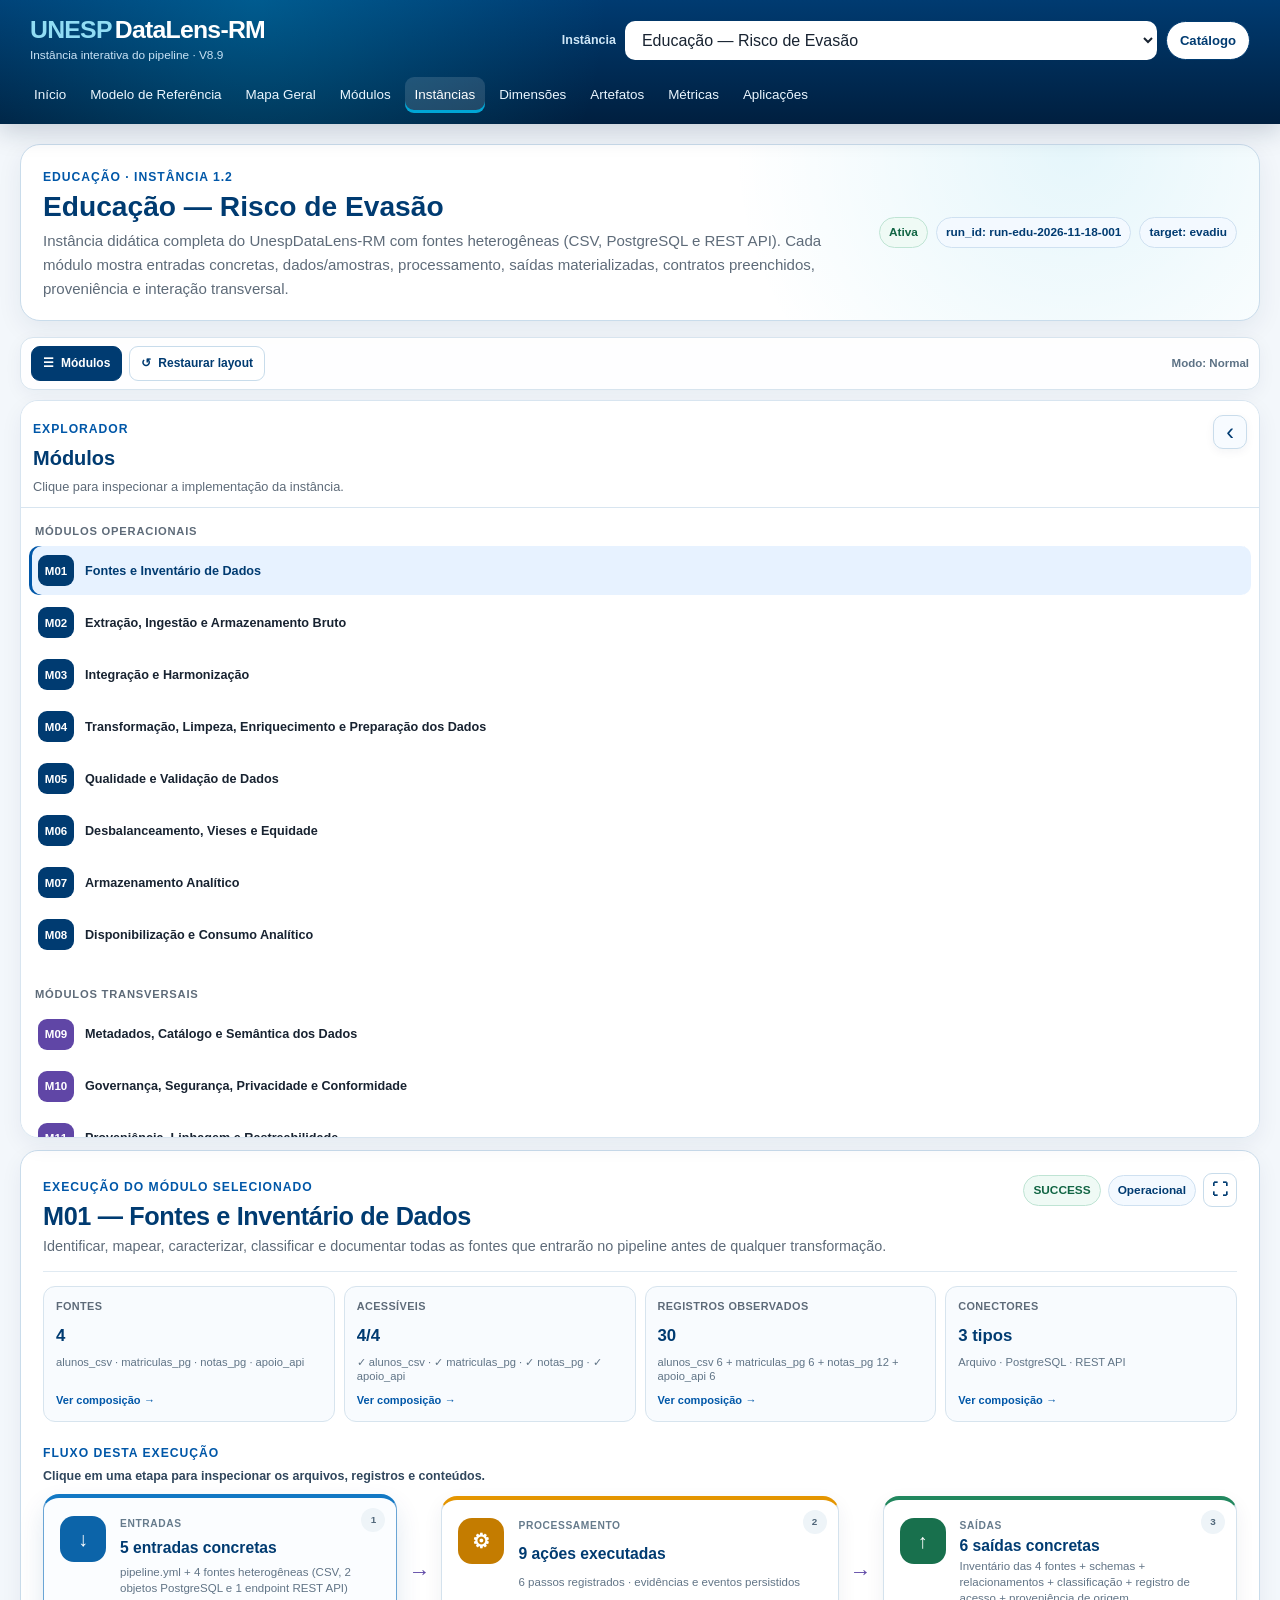
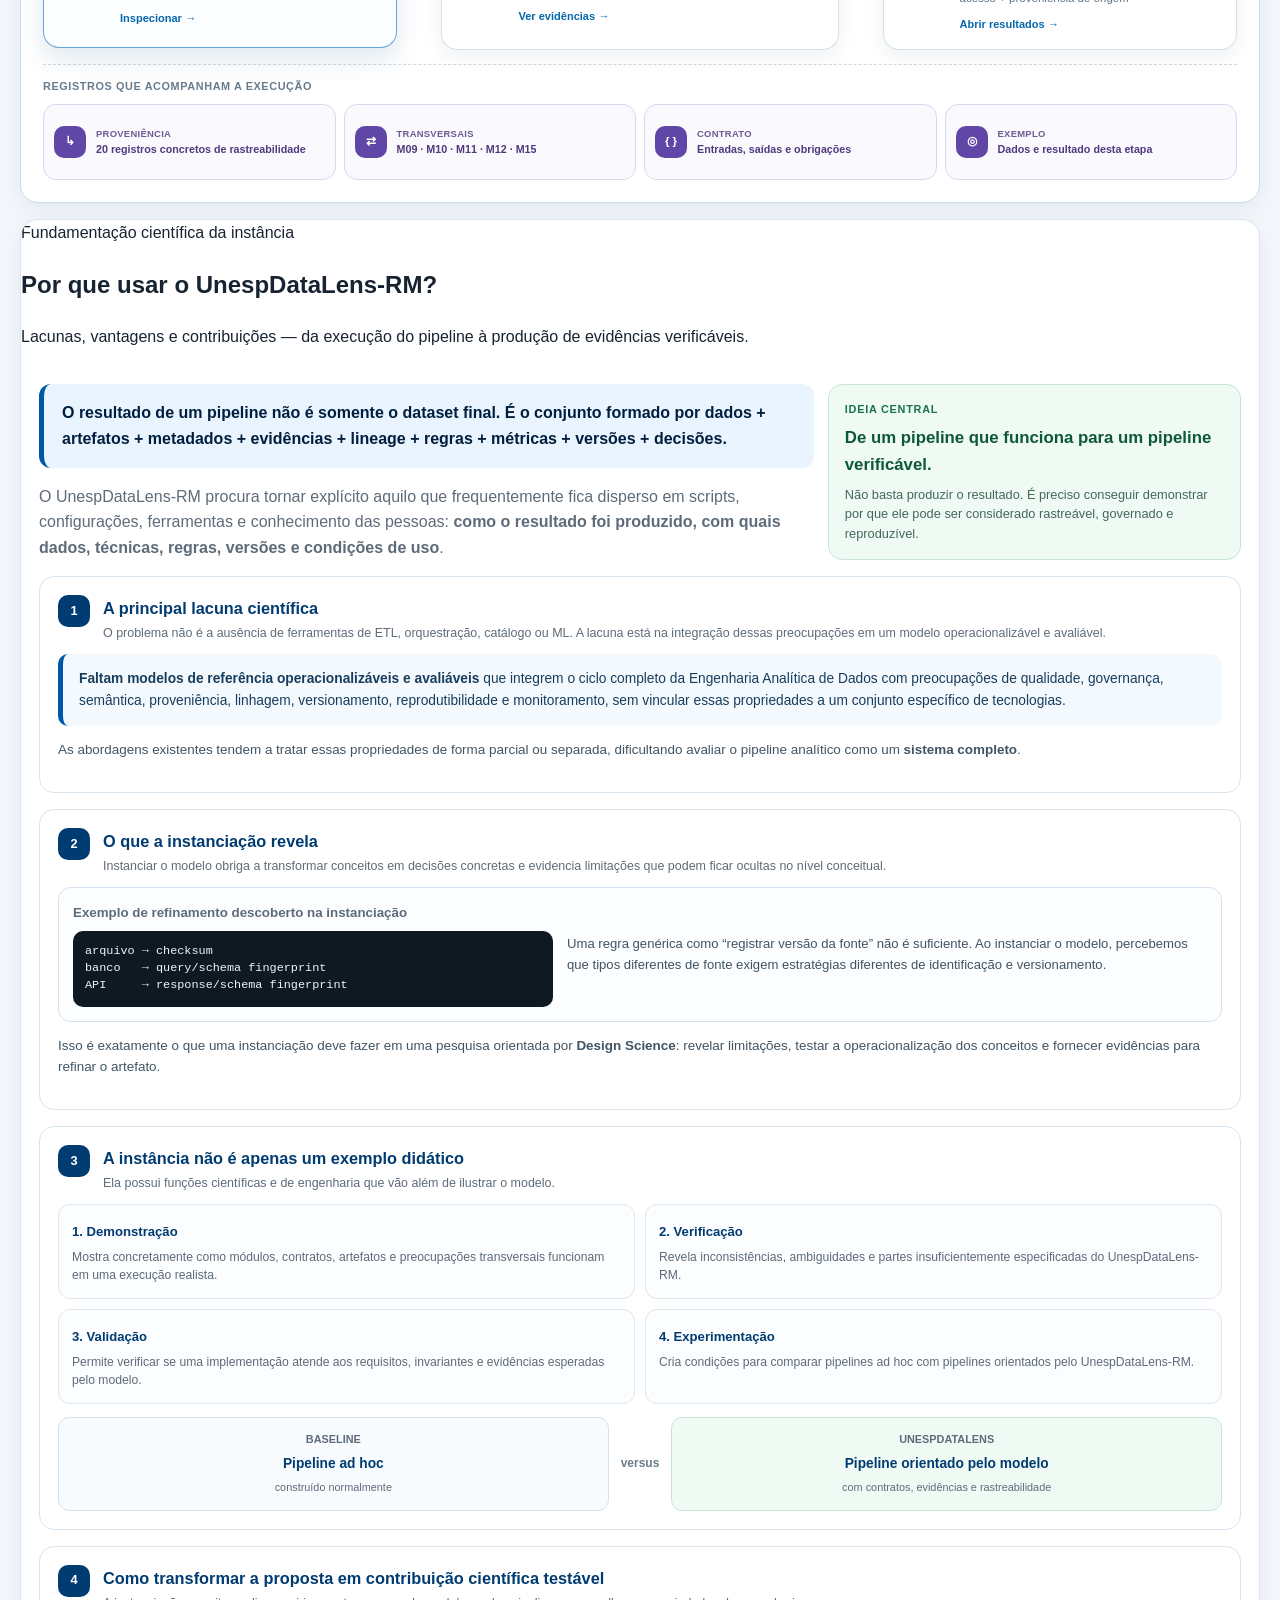
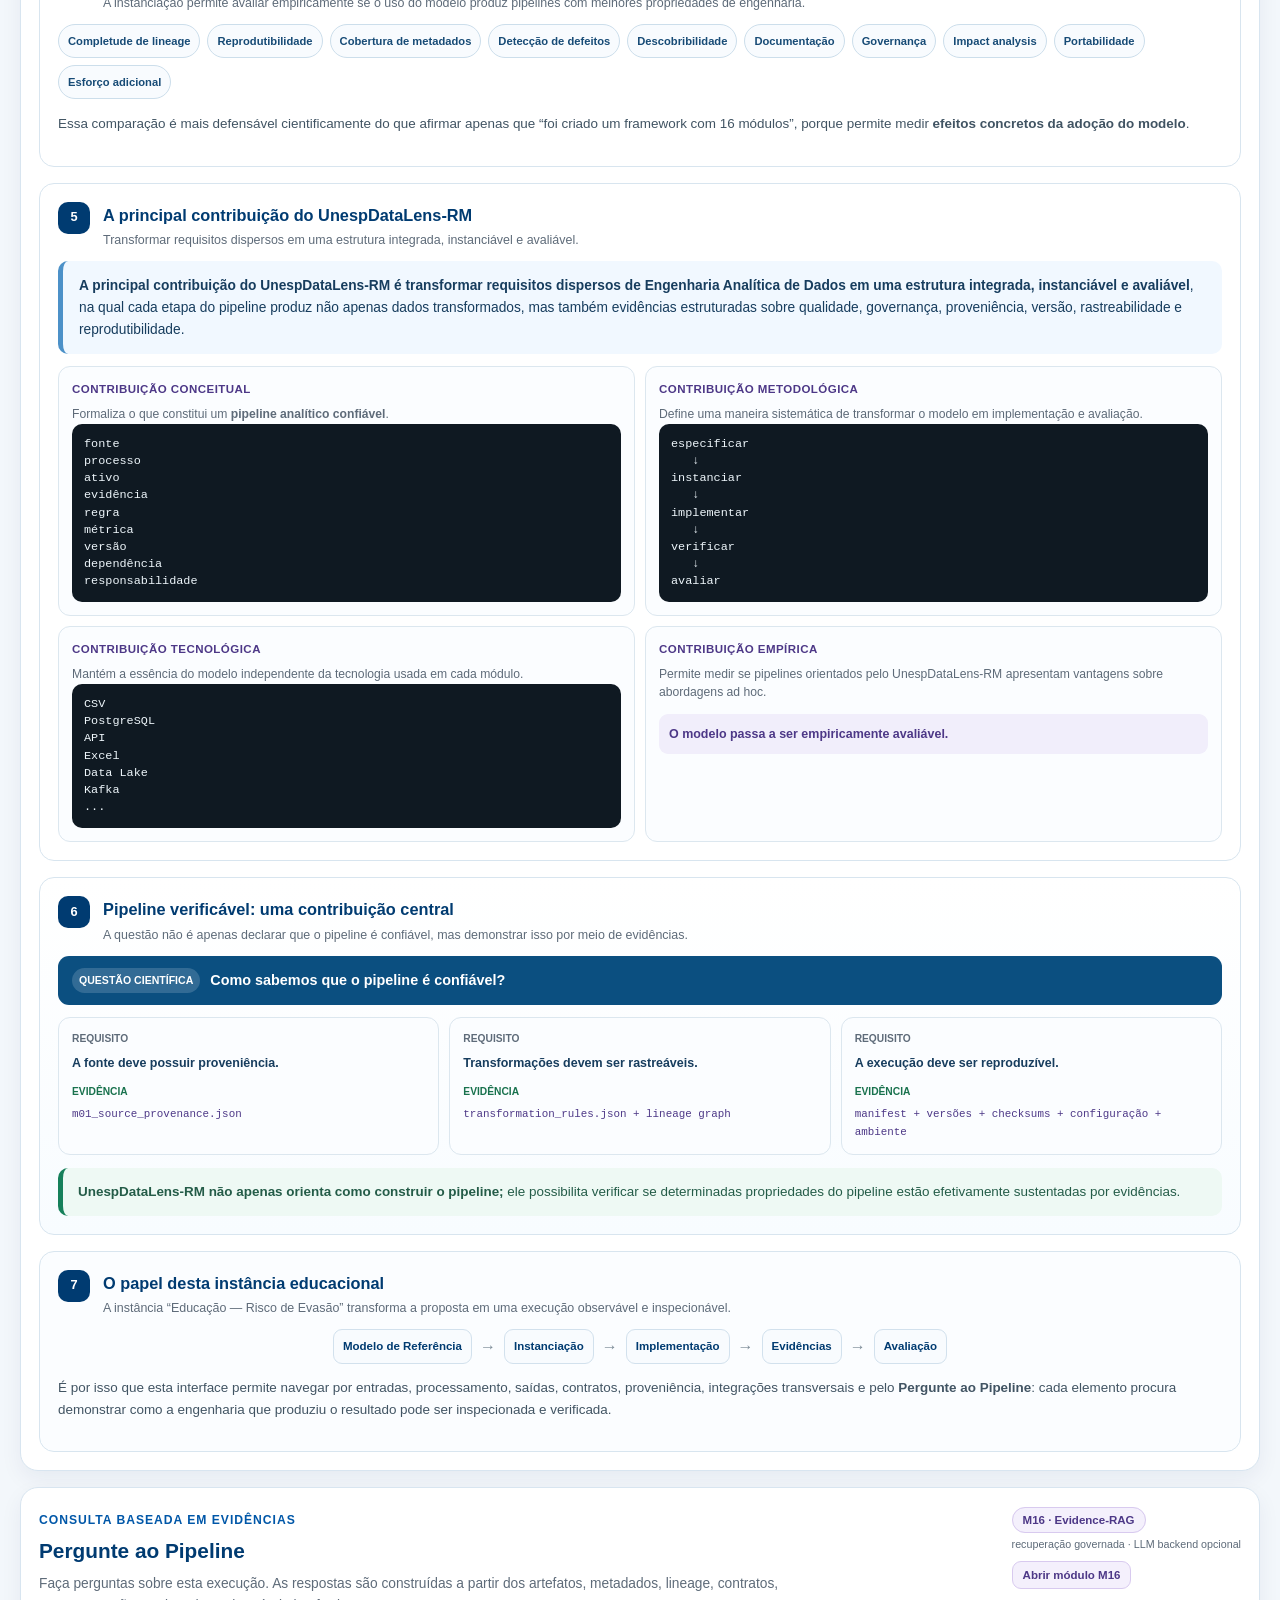
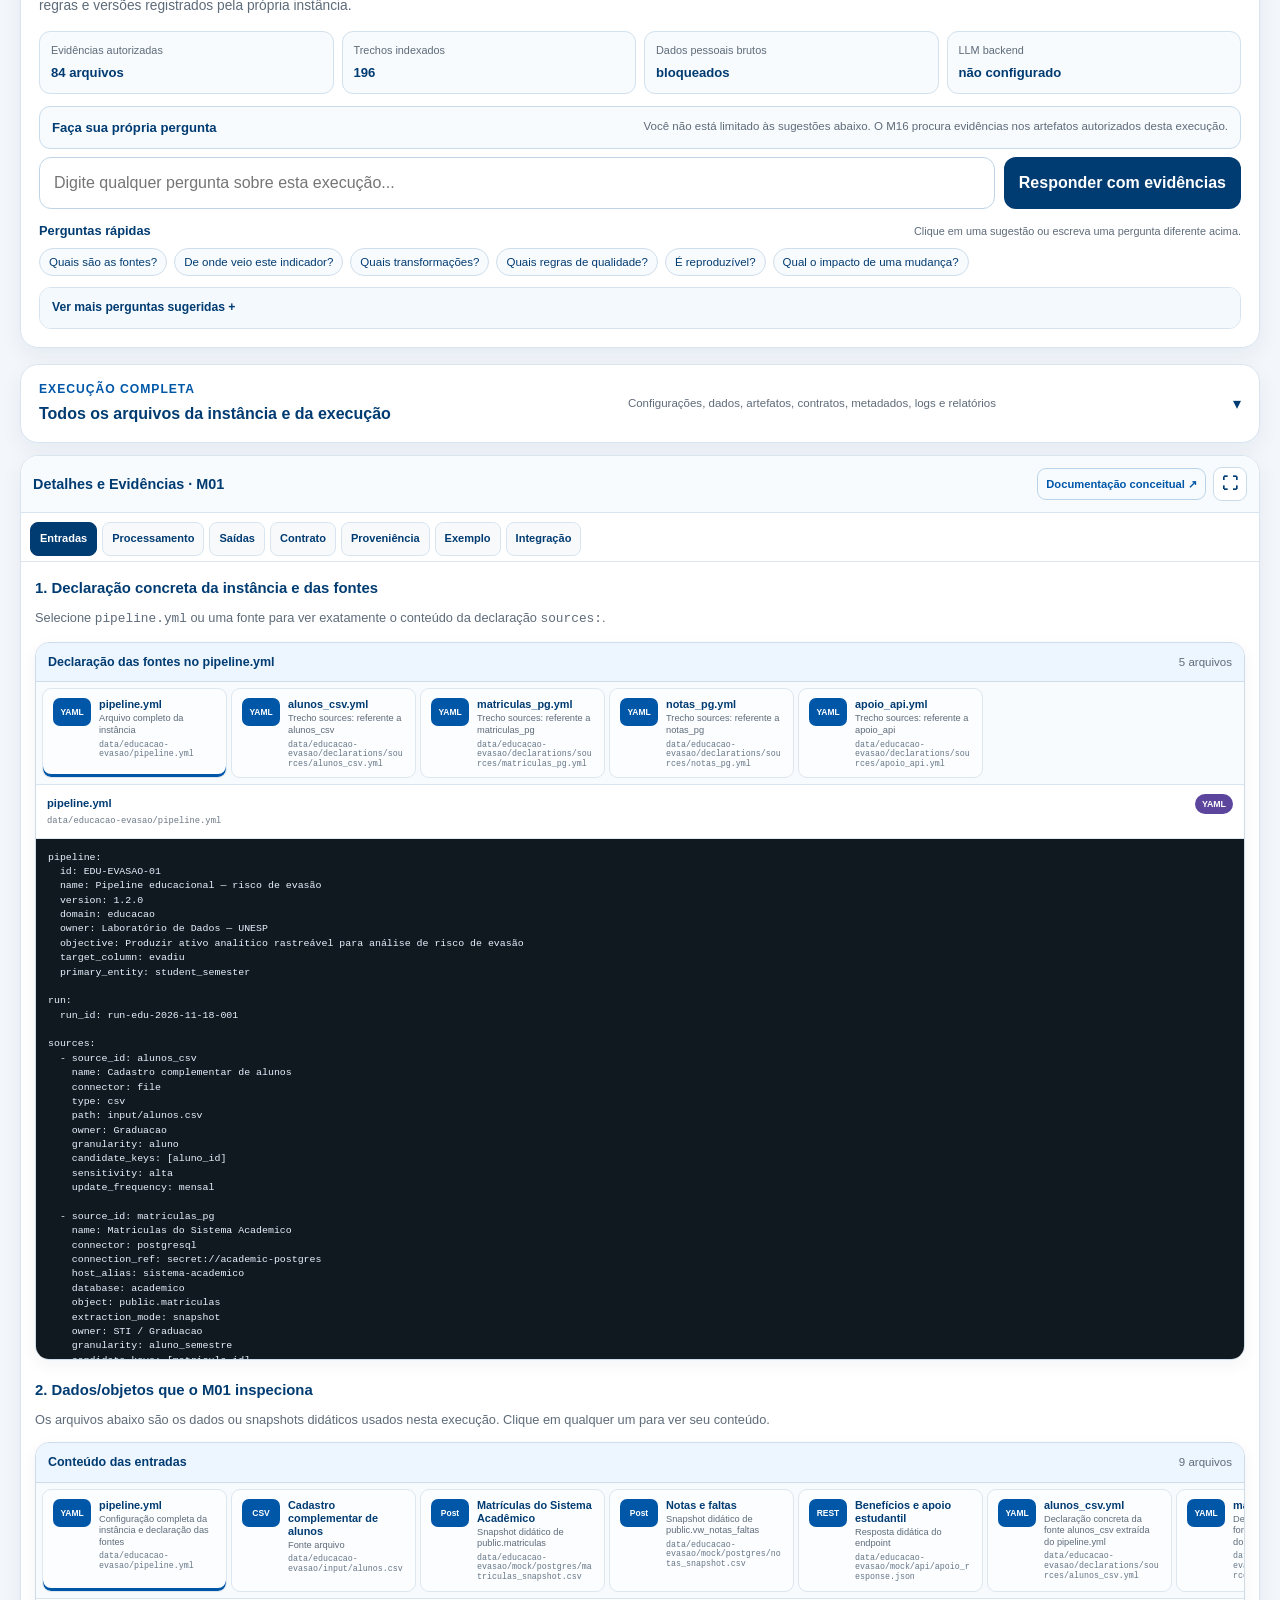
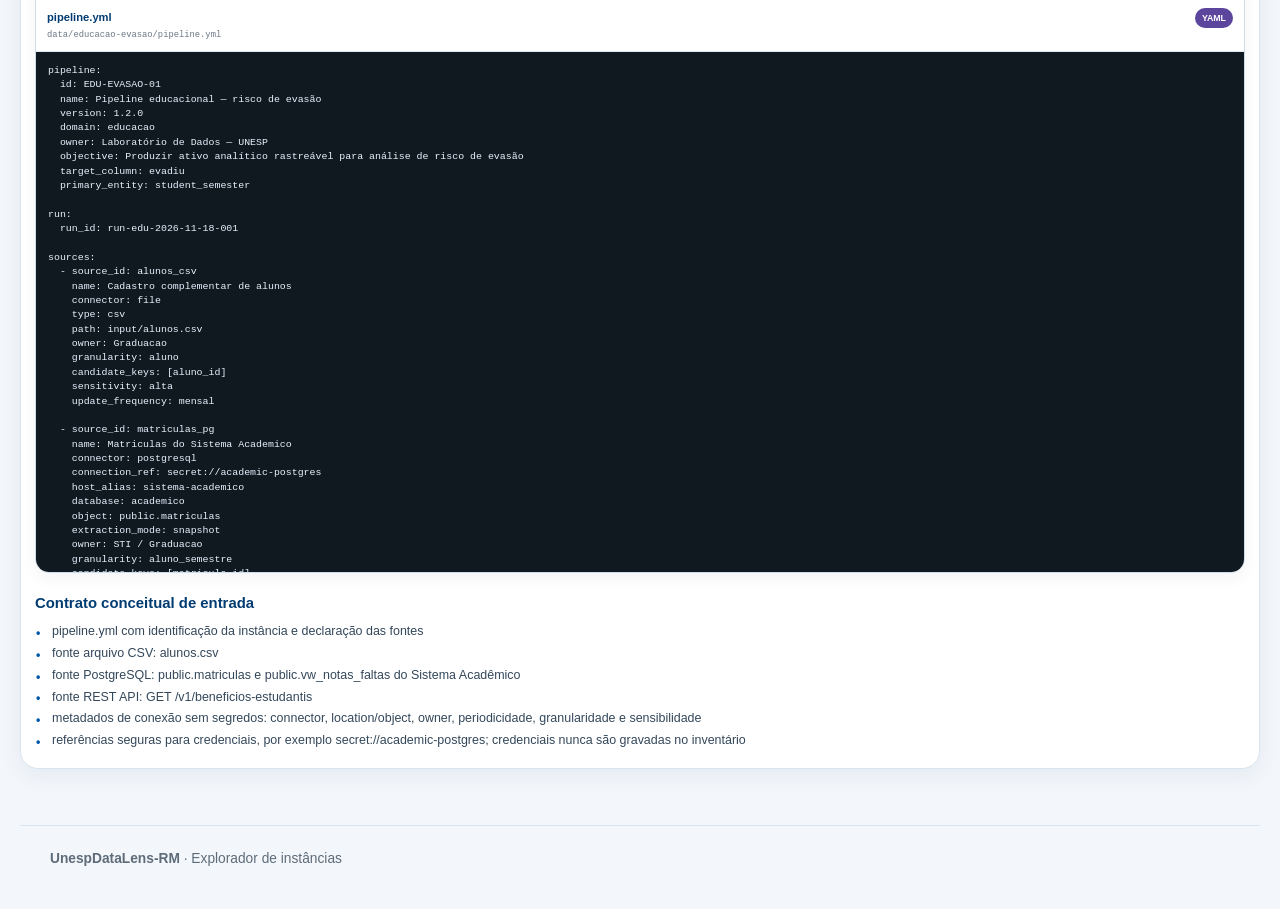
==== instancias/explorar.html @ c387c33e "Destaca fundamentação científica no centro da interface V8.9" ====
<!doctype html>
<html lang="pt-BR">
<head>
  <meta charset="utf-8">
  <meta name="viewport" content="width=device-width,initial-scale=1">
  <meta name="description" content="Explorador interativo de instâncias do pipeline UnespDataLens-RM.">
  <title>Explorar instância · UnespDataLens-RM</title>
  <link rel="stylesheet" href="../assets/css/main.css">
  <link rel="stylesheet" href="../assets/css/instancias.css">
  <link rel="stylesheet" href="../assets/css/pipeline-qa.css">
</head>
<body class="instance-explorer-page">
<a class="skip-link" href="#conteudo">Pular para o conteúdo</a>
<div class="app">
  <header class="site-header">
    <div class="header-main">
      <a class="brand" href="https://ronaldocmc.github.io/UnespDataLens-RM/"><span>UNESP</span>DataLens-RM<small>Instância interativa do pipeline · V8.9</small></a>
      <div class="instance-header-actions">
        <label for="instance-select">Instância</label>
        <select id="instance-select" aria-label="Selecionar instância"></select>
        <a class="btn compact secondary" href="index.html">Catálogo</a>
      </div>
    </div>
    <nav class="top-nav" aria-label="Navegação principal">
      <a href="https://ronaldocmc.github.io/UnespDataLens-RM/">Início</a>
      <a href="https://ronaldocmc.github.io/UnespDataLens-RM/modelo.html">Modelo de Referência</a>
      <a href="https://ronaldocmc.github.io/UnespDataLens-RM/mapa.html">Mapa Geral</a>
      <a href="https://ronaldocmc.github.io/UnespDataLens-RM/modulos/">Módulos</a>
      <a class="active" href="index.html">Instâncias</a>
      <a href="https://ronaldocmc.github.io/UnespDataLens-RM/dimensoes/">Dimensões</a>
      <a href="https://ronaldocmc.github.io/UnespDataLens-RM/artefatos/">Artefatos</a>
      <a href="https://ronaldocmc.github.io/UnespDataLens-RM/metricas/">Métricas</a>
      <a href="https://ronaldocmc.github.io/UnespDataLens-RM/aplicacoes/">Aplicações</a>
    </nav>
  </header>

  <main class="instance-main" id="conteudo">
    <div class="instance-summary" id="instance-summary"></div>

    <div class="layout-toolbar" role="toolbar" aria-label="Controles do layout">
      <div class="layout-toolbar-left">
        <button type="button" class="layout-button" id="modules-toggle" aria-pressed="false" title="Ocultar ou mostrar o menu de módulos">☰ <span>Módulos</span></button>
        <button type="button" class="layout-button" id="restore-layout" title="Restaurar as três áreas da interface">↺ <span>Restaurar layout</span></button>
      </div>
      <div class="layout-mode-indicator" id="layout-mode-indicator" aria-live="polite">Modo: Normal</div>
    </div>

    <div class="instance-workspace" id="instance-workspace">
      <aside class="instance-sidebar" id="instance-sidebar">
        <div class="sidebar-title">
          <div class="sidebar-title-row">
            <div class="sidebar-title-copy">
              <span class="eyebrow">Explorador</span>
              <h2>Módulos</h2>
            </div>
            <button type="button" class="sidebar-toggle" id="sidebar-toggle" aria-expanded="true" aria-controls="module-list" title="Recolher menu de módulos">
              <span class="sidebar-toggle-icon" aria-hidden="true">‹</span>
              <span class="sr-only">Recolher menu de módulos</span>
            </button>
          </div>
          <p>Clique para inspecionar a implementação da instância.</p>
        </div>
        <div id="module-list"></div>
      </aside>

      <div class="workspace-splitter sidebar-splitter" data-splitter="sidebar" role="separator" aria-orientation="vertical" aria-label="Redimensionar menu de módulos" tabindex="0"></div>

      <section class="instance-canvas" id="instance-canvas">
        <div class="canvas-section selected-execution-section">
          <div class="selected-execution-head">
            <div>
              <span class="eyebrow">Execução do módulo selecionado</span>
              <h2 id="selected-module-label">M01 — Fontes e Inventário de Dados</h2>
              <p id="selected-module-objective" class="selected-module-objective"></p>
            </div>
            <div class="selected-execution-status">
              <span class="chip green">SUCCESS</span>
              <span class="chip" id="selected-module-kind">Operacional</span>
              <button type="button" class="panel-layout-button" data-layout-action="center-maximize" title="Maximizar visão da execução" aria-label="Maximizar visão da execução">⛶</button>
            </div>
          </div>

          <div id="module-instance-metrics" class="module-metrics"></div>

          <div class="execution-map-title">
            <div><span class="eyebrow">Fluxo desta execução</span><strong>Clique em uma etapa para inspecionar os arquivos, registros e conteúdos.</strong></div>
          </div>

          <div class="execution-lane" aria-label="Fluxo da execução do módulo">
            <button type="button" class="execution-stage inputs" data-center-tab="inputs">
              <span class="stage-number">1</span>
              <span class="stage-icon" aria-hidden="true">↓</span>
              <span class="stage-kicker">Entradas</span>
              <strong id="center-input-title">Ativos recebidos</strong>
              <small id="center-input-summary"></small>
              <span class="stage-action">Inspecionar →</span>
            </button>
            <span class="execution-arrow" aria-hidden="true">→</span>
            <button type="button" class="execution-stage process" data-center-tab="process">
              <span class="stage-number">2</span>
              <span class="stage-icon" aria-hidden="true">⚙</span>
              <span class="stage-kicker">Processamento</span>
              <strong id="center-process-title">Responsabilidades executadas</strong>
              <small id="center-process-summary"></small>
              <span class="stage-action">Ver evidências →</span>
            </button>
            <span class="execution-arrow" aria-hidden="true">→</span>
            <button type="button" class="execution-stage outputs" data-center-tab="outputs">
              <span class="stage-number">3</span>
              <span class="stage-icon" aria-hidden="true">↑</span>
              <span class="stage-kicker">Saídas</span>
              <strong id="center-output-title">Ativos produzidos</strong>
              <small id="center-output-summary"></small>
              <span class="stage-action">Abrir resultados →</span>
            </button>
          </div>

          <div class="crosscut-section">
            <div class="crosscut-section-label">Registros que acompanham a execução</div>
            <div class="crosscut-lane">
              <button type="button" class="crosscut-stage" data-center-tab="provenance">
                <span class="crosscut-icon">↳</span><div><span>Proveniência</span><strong id="center-provenance-summary"></strong></div>
              </button>
              <button type="button" class="crosscut-stage" data-center-tab="integration">
                <span class="crosscut-icon">⇄</span><div><span>Transversais</span><strong id="center-transversal-summary"></strong></div>
              </button>
              <button type="button" class="crosscut-stage" data-center-tab="contract">
                <span class="crosscut-icon">{ }</span><div><span>Contrato</span><strong>Entradas, saídas e obrigações</strong></div>
              </button>
              <button type="button" class="crosscut-stage" data-center-tab="example">
                <span class="crosscut-icon">◎</span><div><span>Exemplo</span><strong>Dados e resultado desta etapa</strong></div>
              </button>
            </div>
          </div>
        </div>


        <section class="why-panel why-panel-expanded why-central-section" aria-labelledby="why-title">
          <header class="why-central-head">
            <span class="why-central-kicker">Fundamentação científica da instância</span>
            <h2 id="why-title">Por que usar o UnespDataLens-RM?</h2>
            <p>Lacunas, vantagens e contribuições — da execução do pipeline à produção de evidências verificáveis.</p>
          </header>

          <div class="why-panel-body why-longform">
            <div class="why-intro-grid">
              <div>
                <p class="why-thesis">O resultado de um pipeline não é somente o dataset final. É o conjunto formado por <b>dados + artefatos + metadados + evidências + lineage + regras + métricas + versões + decisões</b>.</p>
                <p>O UnespDataLens-RM procura tornar explícito aquilo que frequentemente fica disperso em scripts, configurações, ferramentas e conhecimento das pessoas: <b>como o resultado foi produzido, com quais dados, técnicas, regras, versões e condições de uso</b>.</p>
              </div>
              <aside class="why-highlight">
                <span>Ideia central</span>
                <strong>De um pipeline que funciona para um pipeline verificável.</strong>
                <p>Não basta produzir o resultado. É preciso conseguir demonstrar por que ele pode ser considerado rastreável, governado e reproduzível.</p>
              </aside>
            </div>

            <section class="why-section">
              <div class="why-section-head">
                <span>1</span>
                <div><h3>A principal lacuna científica</h3><p>O problema não é a ausência de ferramentas de ETL, orquestração, catálogo ou ML. A lacuna está na integração dessas preocupações em um modelo operacionalizável e avaliável.</p></div>
              </div>
              <blockquote class="why-quote"><b>Faltam modelos de referência operacionalizáveis e avaliáveis</b> que integrem o ciclo completo da Engenharia Analítica de Dados com preocupações de qualidade, governança, semântica, proveniência, linhagem, versionamento, reprodutibilidade e monitoramento, sem vincular essas propriedades a um conjunto específico de tecnologias.</blockquote>
              <p>As abordagens existentes tendem a tratar essas propriedades de forma parcial ou separada, dificultando avaliar o pipeline analítico como um <b>sistema completo</b>.</p>
            </section>

            <section class="why-section">
              <div class="why-section-head">
                <span>2</span>
                <div><h3>O que a instanciação revela</h3><p>Instanciar o modelo obriga a transformar conceitos em decisões concretas e evidencia limitações que podem ficar ocultas no nível conceitual.</p></div>
              </div>

              <div class="why-evolution-card">
                <div>
                  <small>Exemplo de refinamento descoberto na instanciação</small>
                  <pre><code>arquivo → checksum
banco   → query/schema fingerprint
API     → response/schema fingerprint</code></pre>
                </div>
                <p>Uma regra genérica como “registrar versão da fonte” não é suficiente. Ao instanciar o modelo, percebemos que tipos diferentes de fonte exigem estratégias diferentes de identificação e versionamento.</p>
              </div>

              <p>Isso é exatamente o que uma instanciação deve fazer em uma pesquisa orientada por <b>Design Science</b>: revelar limitações, testar a operacionalização dos conceitos e fornecer evidências para refinar o artefato.</p>
            </section>

            <section class="why-section">
              <div class="why-section-head">
                <span>3</span>
                <div><h3>A instância não é apenas um exemplo didático</h3><p>Ela possui funções científicas e de engenharia que vão além de ilustrar o modelo.</p></div>
              </div>

              <div class="why-function-grid">
                <article><b>1. Demonstração</b><p>Mostra concretamente como módulos, contratos, artefatos e preocupações transversais funcionam em uma execução realista.</p></article>
                <article><b>2. Verificação</b><p>Revela inconsistências, ambiguidades e partes insuficientemente especificadas do UnespDataLens-RM.</p></article>
                <article><b>3. Validação</b><p>Permite verificar se uma implementação atende aos requisitos, invariantes e evidências esperadas pelo modelo.</p></article>
                <article><b>4. Experimentação</b><p>Cria condições para comparar pipelines ad hoc com pipelines orientados pelo UnespDataLens-RM.</p></article>
              </div>

              <div class="why-compare-flow">
                <div><span>Baseline</span><strong>Pipeline ad hoc</strong><small>construído normalmente</small></div>
                <b>versus</b>
                <div><span>UnespDataLens</span><strong>Pipeline orientado pelo modelo</strong><small>com contratos, evidências e rastreabilidade</small></div>
              </div>
            </section>

            <section class="why-section">
              <div class="why-section-head">
                <span>4</span>
                <div><h3>Como transformar a proposta em contribuição científica testável</h3><p>A instanciação permite avaliar empiricamente se o uso do modelo produz pipelines com melhores propriedades de engenharia.</p></div>
              </div>

              <div class="why-metric-grid">
                <span>Completude de lineage</span>
                <span>Reprodutibilidade</span>
                <span>Cobertura de metadados</span>
                <span>Detecção de defeitos</span>
                <span>Descobribilidade</span>
                <span>Documentação</span>
                <span>Governança</span>
                <span>Impact analysis</span>
                <span>Portabilidade</span>
                <span>Esforço adicional</span>
              </div>

              <p>Essa comparação é mais defensável cientificamente do que afirmar apenas que “foi criado um framework com 16 módulos”, porque permite medir <b>efeitos concretos da adoção do modelo</b>.</p>
            </section>

            <section class="why-section">
              <div class="why-section-head">
                <span>5</span>
                <div><h3>A principal contribuição do UnespDataLens-RM</h3><p>Transformar requisitos dispersos em uma estrutura integrada, instanciável e avaliável.</p></div>
              </div>

              <blockquote class="why-quote contribution"><b>A principal contribuição do UnespDataLens-RM é transformar requisitos dispersos de Engenharia Analítica de Dados em uma estrutura integrada, instanciável e avaliável</b>, na qual cada etapa do pipeline produz não apenas dados transformados, mas também evidências estruturadas sobre qualidade, governança, proveniência, versão, rastreabilidade e reprodutibilidade.</blockquote>

              <div class="why-contribution-grid">
                <article>
                  <span>Contribuição conceitual</span>
                  <p>Formaliza o que constitui um <b>pipeline analítico confiável</b>.</p>
                  <pre><code>fonte
processo
ativo
evidência
regra
métrica
versão
dependência
responsabilidade</code></pre>
                </article>
                <article>
                  <span>Contribuição metodológica</span>
                  <p>Define uma maneira sistemática de transformar o modelo em implementação e avaliação.</p>
                  <pre><code>especificar
   ↓
instanciar
   ↓
implementar
   ↓
verificar
   ↓
avaliar</code></pre>
                </article>
                <article>
                  <span>Contribuição tecnológica</span>
                  <p>Mantém a essência do modelo independente da tecnologia usada em cada módulo.</p>
                  <pre><code>CSV
PostgreSQL
API
Excel
Data Lake
Kafka
...</code></pre>
                </article>
                <article>
                  <span>Contribuição empírica</span>
                  <p>Permite medir se pipelines orientados pelo UnespDataLens-RM apresentam vantagens sobre abordagens ad hoc.</p>
                  <strong class="why-card-emphasis">O modelo passa a ser empiricamente avaliável.</strong>
                </article>
              </div>
            </section>

            <section class="why-section why-verifiable">
              <div class="why-section-head">
                <span>6</span>
                <div><h3>Pipeline verificável: uma contribuição central</h3><p>A questão não é apenas declarar que o pipeline é confiável, mas demonstrar isso por meio de evidências.</p></div>
              </div>

              <div class="why-verifiable-question">
                <span>Questão científica</span>
                <strong>Como sabemos que o pipeline é confiável?</strong>
              </div>

              <div class="why-evidence-grid">
                <article>
                  <small>REQUISITO</small>
                  <b>A fonte deve possuir proveniência.</b>
                  <span>EVIDÊNCIA</span>
                  <code>m01_source_provenance.json</code>
                </article>
                <article>
                  <small>REQUISITO</small>
                  <b>Transformações devem ser rastreáveis.</b>
                  <span>EVIDÊNCIA</span>
                  <code>transformation_rules.json + lineage graph</code>
                </article>
                <article>
                  <small>REQUISITO</small>
                  <b>A execução deve ser reproduzível.</b>
                  <span>EVIDÊNCIA</span>
                  <code>manifest + versões + checksums + configuração + ambiente</code>
                </article>
              </div>

              <p class="why-final-statement"><b>UnespDataLens-RM não apenas orienta como construir o pipeline;</b> ele possibilita verificar se determinadas propriedades do pipeline estão efetivamente sustentadas por evidências.</p>
            </section>

            <section class="why-section why-instance-role">
              <div class="why-section-head">
                <span>7</span>
                <div><h3>O papel desta instância educacional</h3><p>A instância “Educação — Risco de Evasão” transforma a proposta em uma execução observável e inspecionável.</p></div>
              </div>
              <div class="why-flow">
                <span>Modelo de Referência</span><b>→</b><span>Instanciação</span><b>→</b><span>Implementação</span><b>→</b><span>Evidências</span><b>→</b><span>Avaliação</span>
              </div>
              <p>É por isso que esta interface permite navegar por entradas, processamento, saídas, contratos, proveniência, integrações transversais e pelo <b>Pergunte ao Pipeline</b>: cada elemento procura demonstrar como a engenharia que produziu o resultado pode ser inspecionada e verificada.</p>
            </section>
          </div>
        </section>

        <section class="pipeline-qa-section" id="pipeline-qa">
          <div class="qa-head">
            <div>
              <span class="eyebrow">Consulta baseada em evidências</span>
              <h2>Pergunte ao Pipeline</h2>
              <p>Faça perguntas sobre esta execução. As respostas são construídas a partir dos artefatos, metadados, lineage, contratos, regras e versões registrados pela própria instância.</p>
            </div>
            <div><span class="qa-mode rag">M16 · Evidence-RAG</span><small class="qa-mode-sub">recuperação governada · LLM backend opcional</small><button type="button" class="m16-open-button" data-module-id="M16">Abrir módulo M16</button></div>
          </div>
          <div class="m16-runtime" id="m16-rag-runtime" aria-label="Estado do M16"></div>
          <div class="qa-free-label">
            <strong>Faça sua própria pergunta</strong>
            <span>Você não está limitado às sugestões abaixo. O M16 procura evidências nos artefatos autorizados desta execução.</span>
          </div>
          <form class="qa-form" id="pipeline-qa-form">
            <label class="sr-only" for="pipeline-qa-input">Digite qualquer pergunta sobre esta execução</label>
            <input id="pipeline-qa-input" type="text" autocomplete="off" placeholder="Digite qualquer pergunta sobre esta execução...">
            <button type="submit" class="qa-submit">Responder com evidências</button>
          </form>

          <div class="qa-suggestion-heading"><strong>Perguntas rápidas</strong><span>Clique em uma sugestão ou escreva uma pergunta diferente acima.</span></div>
          <div class="qa-suggestions qa-suggestions-primary" aria-label="Perguntas rápidas sugeridas">
            <button type="button" data-qa-question="Quais são as quatro fontes utilizadas nesta execução?">Quais são as fontes?</button>
            <button type="button" data-qa-question="De onde exatamente veio este indicador?">De onde veio este indicador?</button>
            <button type="button" data-qa-question="Quais transformações foram realizadas?">Quais transformações?</button>
            <button type="button" data-qa-question="Quais regras de qualidade foram aplicadas?">Quais regras de qualidade?</button>
            <button type="button" data-qa-question="O resultado pode ser reproduzido seis meses depois?">É reproduzível?</button>
            <button type="button" data-qa-question="Se a fonte public.vw_notas_faltas mudar, quais produtos serão afetados?">Qual o impacto de uma mudança?</button>
          </div>

          <details class="qa-more-questions">
            <summary>Ver mais perguntas sugeridas</summary>
            <div class="qa-question-groups">
              <section>
                <h4>Origem, proveniência e lineage</h4>
                <button type="button" data-qa-question="Qual versão das fontes foi utilizada nesta execução?">Qual versão das fontes foi utilizada?</button>
                <button type="button" data-qa-question="Quais módulos participam da rastreabilidade do ativo analítico?">Quais módulos participam da rastreabilidade?</button>
                <button type="button" data-qa-question="Quais evidências permitem rastrear o dataset final até as fontes originais?">Quais evidências ligam o resultado às fontes?</button>
                <button type="button" data-qa-question="Qual é a cadeia de dependências até o produto analítico final?">Qual é a cadeia de dependências?</button>
              </section>

              <section>
                <h4>Integração, preparação e qualidade</h4>
                <button type="button" data-qa-question="Alguma variável foi imputada? Qual método?">Houve imputação?</button>
                <button type="button" data-qa-question="A integração eliminou registros? Qual foi a cardinalidade?">A integração perdeu registros?</button>
                <button type="button" data-qa-question="Foram removidas duplicidades durante a preparação dos dados?">Foram removidas duplicidades?</button>
                <button type="button" data-qa-question="Qual regra de qualidade ficou em WARNING e por quê?">Qual regra ficou em WARNING?</button>
                <button type="button" data-qa-question="Qual foi o resultado geral da validação de qualidade?">Qual foi o resultado da validação?</button>
              </section>

              <section>
                <h4>Governança, acesso e versionamento</h4>
                <button type="button" data-qa-question="Quem pode utilizar os dados e quais papéis estão autorizados?">Quem pode utilizar os dados?</button>
                <button type="button" data-qa-question="Qual é a classificação de sensibilidade do ativo analítico?">Qual a classificação de sensibilidade?</button>
                <button type="button" data-qa-question="Qual versão do pipeline produziu este resultado?">Qual versão do pipeline?</button>
                <button type="button" data-qa-question="Qual commit está associado a esta execução?">Qual commit produziu a execução?</button>
                <button type="button" data-qa-question="Quais informações foram preservadas para permitir a reprodução futura?">O que foi preservado para reprodução?</button>
              </section>

              <section>
                <h4>Features, monitoramento e evolução</h4>
                <button type="button" data-qa-question="Como a feature risco_academico_simples foi calculada?">Como a feature risco_academico_simples foi calculada?</button>
                <button type="button" data-qa-question="Quais features foram produzidas pelo pipeline e de onde vieram?">Quais features foram produzidas?</button>
                <button type="button" data-qa-question="Houve mudança de schema nesta execução?">Houve schema drift?</button>
                <button type="button" data-qa-question="Quais alertas de data drift foram registrados?">Quais alertas de drift foram registrados?</button>
                <button type="button" data-qa-question="Qual é a situação atual do ativo analítico segundo o monitoramento?">Qual é a situação atual do ativo?</button>
              </section>

              <section>
                <h4>Armazenamento, técnicas e versionamento dos dados</h4>
                <button type="button" data-qa-question="Onde cada dataset foi armazenado e em qual camada do pipeline?">Onde cada dataset foi armazenado?</button>
                <button type="button" data-qa-question="Quais camadas de armazenamento foram utilizadas nesta execução?">Quais camadas de armazenamento foram utilizadas?</button>
                <button type="button" data-qa-question="Os dados brutos foram preservados após a ingestão? Como isso foi verificado?">Os dados brutos foram preservados?</button>
                <button type="button" data-qa-question="Qual tecnologia ou formato de armazenamento foi utilizado pelo M07?">Qual tecnologia de armazenamento foi utilizada?</button>
                <button type="button" data-qa-question="Quais técnicas foram empregadas na integração, preparação, qualidade e engenharia de features?">Quais técnicas foram empregadas?</button>
                <button type="button" data-qa-question="Qual tipo de join foi utilizado na integração e quais foram as chaves?">Quais joins e chaves foram utilizados?</button>
                <button type="button" data-qa-question="Houve agregação antes da integração? Quais campos e funções foram utilizados?">Houve agregação antes da integração?</button>
                <button type="button" data-qa-question="Como as fontes e os datasets foram versionados nesta execução?">Como fontes e datasets foram versionados?</button>
                <button type="button" data-qa-question="Como foi versionada cada fonte original: CSV, PostgreSQL e API?">Como cada tipo de fonte foi versionado?</button>
                <button type="button" data-qa-question="Quais hashes identificam os datasets integrado, preparado, validado e analítico?">Quais hashes identificam os datasets derivados?</button>
                <button type="button" data-qa-question="Qual é a versão do ativo analítico publicado e de qual dataset ele deriva?">Qual a versão do ativo analítico publicado?</button>
              </section>

              <section>
                <h4>Modelo, execução e impacto</h4>
                <button type="button" data-qa-question="Quais módulos produziram evidências nesta execução?">Quais módulos produziram evidências?</button>
                <button type="button" data-qa-question="Quais contratos foram utilizados nesta execução?">Quais contratos foram utilizados?</button>
                <button type="button" data-qa-question="Quais artefatos sustentam o produto analítico final?">Quais artefatos sustentam o produto final?</button>
                <button type="button" data-qa-question="Se a fonte alunos_csv mudar, quais ativos e produtos podem ser afetados?">Se alunos_csv mudar, o que será afetado?</button>
                <button type="button" data-qa-question="Quais limitações desta execução estão registradas nos artefatos?">Quais limitações estão registradas?</button>
              </section>
            </div>
          </details>
          <div id="pipeline-qa-answer" aria-live="polite"></div>
        </section>

        <details class="canvas-section all-files-section all-files-drawer">
          <summary>
            <span><span class="eyebrow">Execução completa</span><strong>Todos os arquivos da instância e da execução</strong></span>
            <small>Configurações, dados, artefatos, contratos, metadados, logs e relatórios</small>
          </summary>
          <div id="run-file-browser"></div>
        </details>
      </section>

      <div class="workspace-splitter inspector-splitter" data-splitter="inspector" role="separator" aria-orientation="vertical" aria-label="Redimensionar Detalhes e Evidências" tabindex="0"></div>

      <aside class="instance-detail" id="module-detail" aria-live="polite"></aside>
    </div>
  </main>

  <footer class="footer"><strong>UnespDataLens-RM</strong> · Explorador de instâncias</footer>
</div>

<script src="../assets/js/main.js"></script>
<script src="../assets/js/instancias-data.js"></script>
<script src="../assets/js/instancias-files.js"></script>
<script src="../assets/js/instancias.js"></script>
<script src="../assets/js/pipeline-qa-config.js"></script>
<script src="../assets/js/pipeline-qa.js"></script>
<script src="../assets/js/m16-rag.js"></script>
<script src="../assets/js/v8-layout.js"></script>
</body>
</html>
---- assets/css/main.css ----
:root {
  --blue:#003b71; --blue-2:#0057a8; --blue-3:#eaf4ff; --navy:#001f3f;
  --cyan:#00a6d6; --red:#c8102e; --green:#14845c; --gold:#f2a20c;
  --purple:#6046a6; --ink:#182331; --muted:#5e6b79; --surface:#f5f8fb;
  --border:#d8e5f0; --shadow:0 12px 34px rgba(0,42,82,.10);
}
*{box-sizing:border-box} html{scroll-behavior:smooth;scroll-padding-top:150px}
body{margin:0;color:var(--ink);background:#fff;font-family:Arial,Helvetica,sans-serif;line-height:1.62}
a{color:var(--blue-2);text-decoration:none} a:hover{text-decoration:underline} img{max-width:100%}
.sr-only{position:absolute;width:1px;height:1px;padding:0;margin:-1px;overflow:hidden;clip:rect(0,0,0,0);white-space:nowrap;border:0}
.skip-link{position:fixed;left:12px;top:-60px;z-index:999;padding:10px 14px;border-radius:8px;color:#fff;background:var(--red)}
.skip-link:focus{top:12px}.app{display:block;min-height:100vh}
.site-header{position:sticky;top:0;z-index:30;color:#fff;background:radial-gradient(circle at 20% 0,rgba(0,166,214,.3),transparent 34%),linear-gradient(180deg,var(--blue),var(--navy));box-shadow:0 8px 24px rgba(0,31,63,.18)}
.header-main{display:flex;align-items:center;justify-content:space-between;gap:28px;width:min(1440px,100%);margin:0 auto;padding:17px 30px 13px}
.brand{display:block;flex:0 0 auto;color:#fff;font-size:1.55rem;font-weight:800;line-height:1.05;letter-spacing:-.03em}.brand:hover{text-decoration:none}.brand>span{margin-right:3px;color:#91ddf4}
.brand small{display:block;max-width:430px;margin-top:5px;color:#c9e3f6;font-size:.74rem;font-weight:400;line-height:1.35;letter-spacing:0}
.top-nav{display:flex;gap:4px;width:100%;padding:0 24px 11px;overflow-x:auto;scrollbar-width:thin;white-space:nowrap}
.top-nav a{display:block;flex:0 0 auto;padding:7px 10px;border-radius:9px;color:#eaf6ff;font-size:.84rem}.top-nav a:hover,.top-nav a.active{color:#fff;background:rgba(255,255,255,.13);text-decoration:none}.top-nav a.active{box-shadow:inset 0 -3px 0 var(--cyan)}
.main{width:100%;margin-left:0}.content{width:min(1240px,100%);margin:0 auto;padding:24px 30px 84px}
.eyebrow{color:var(--blue-2);font-size:.76rem;font-weight:800;letter-spacing:.08em;text-transform:uppercase}
.btn{display:inline-flex;align-items:center;justify-content:center;gap:8px;padding:10px 17px;border:0;border-radius:999px;color:#fff!important;background:var(--blue);font:inherit;font-weight:700;cursor:pointer}.btn:hover{text-decoration:none;filter:brightness(1.08)}.btn.secondary{border:1px solid var(--blue);color:var(--blue)!important;background:#fff}.btn.ghost{border:1px solid var(--blue);color:var(--blue)!important;background:transparent}
.badge{display:inline-flex;padding:5px 10px;border:1px solid #bdd6f3;border-radius:999px;color:var(--blue);background:var(--blue-3);font-size:.78rem;font-weight:700;letter-spacing:.03em;text-transform:uppercase}
.footer{width:min(1240px,100%);margin:0 auto;padding:22px 30px 40px;color:var(--muted);font-size:.86rem;border-top:1px solid var(--border)}
.reading-progress{position:fixed;top:0;right:0;left:0;z-index:40;height:3px;pointer-events:none}.reading-progress span{display:block;width:0;height:100%;background:var(--cyan)}
@media(max-width:900px){.header-main{align-items:flex-start;flex-direction:column;padding:14px 18px 10px}.top-nav{padding:0 14px 10px}.footer{padding:18px}.brand{font-size:1.3rem}}
---- assets/css/instancias.css ----
/* Instâncias interativas — UnespDataLens-RM */
.instance-hero { padding-bottom: 32px; }
.instance-principles {
  display: grid;
  grid-template-columns: repeat(4, 1fr);
  gap: 14px;
  margin: 12px 0 34px;
}
.principle {
  display: flex;
  min-height: 118px;
  flex-direction: column;
  gap: 7px;
  padding: 18px;
  border: 1px solid var(--border);
  border-radius: 18px;
  background: linear-gradient(180deg, #fff, #f7fbff);
  box-shadow: 0 8px 22px rgba(0, 42, 82, .06);
}
.principle strong { color: var(--blue); }
.principle span { color: var(--muted); font-size: .9rem; }

.instance-catalog {
  display: grid;
  grid-template-columns: repeat(auto-fit, minmax(300px, 1fr));
  gap: 18px;
}
.instance-card {
  position: relative;
  display: flex;
  min-height: 290px;
  flex-direction: column;
  overflow: hidden;
  border: 1px solid var(--border);
  border-radius: 22px;
  background: #fff;
  box-shadow: var(--shadow);
}
.instance-card::before {
  height: 8px;
  content: "";
  background: linear-gradient(90deg, var(--blue), var(--cyan));
}
.instance-card.planned::before { background: linear-gradient(90deg, #7c8794, #b0bac5); }
.instance-card-body { display: flex; flex: 1; flex-direction: column; padding: 22px; }
.instance-card-top { display: flex; align-items: flex-start; justify-content: space-between; gap: 12px; }
.instance-card h3 { margin: 2px 0 7px; color: var(--blue); font-size: 1.3rem; line-height: 1.2; }
.instance-card p { margin: 7px 0; color: var(--muted); font-size: .94rem; }
.instance-card-meta { display: flex; gap: 8px; flex-wrap: wrap; margin: 10px 0 18px; }
.chip {
  display: inline-flex;
  align-items: center;
  gap: 6px;
  padding: 5px 9px;
  border: 1px solid #cfe1f1;
  border-radius: 999px;
  color: var(--blue);
  background: #f3f9ff;
  font-size: .74rem;
  font-weight: 700;
}
.chip.green { border-color: #bfe4d4; color: #116544; background: #effaf5; }
.chip.gray { border-color: #d7dde4; color: #66717d; background: #f5f7f9; }
.instance-card-actions { display: flex; gap: 9px; flex-wrap: wrap; margin-top: auto; }
.instance-card .btn[aria-disabled="true"] {
  pointer-events: none;
  opacity: .55;
  background: #6f7b88;
}

/* Explorer */
.instance-explorer-page { background: #f3f7fb; }
.instance-explorer-page .site-header { position: sticky; }
.instance-header-actions {
  display: flex;
  align-items: center;
  gap: 9px;
  margin-left: auto;
}
.instance-header-actions label { color: #cfe7f7; font-size: .78rem; font-weight: 700; }
.instance-header-actions select {
  min-width: 260px;
  padding: 9px 34px 9px 12px;
  border: 1px solid rgba(255,255,255,.28);
  border-radius: 10px;
  color: var(--ink);
  background: #fff;
  font: inherit;
}
.btn.compact { padding: 8px 13px; font-size: .82rem; }

.instance-main {
  width: min(1760px, 100%);
  margin: 0 auto;
  padding: 20px 20px 56px;
}
.instance-summary {
  display: grid;
  grid-template-columns: minmax(0, 1fr) auto;
  gap: 20px;
  align-items: center;
  margin-bottom: 16px;
  padding: 18px 22px;
  border: 1px solid #c9dceb;
  border-radius: 20px;
  background:
    radial-gradient(circle at 85% 0, rgba(0,166,214,.10), transparent 32%),
    #fff;
  box-shadow: 0 8px 26px rgba(0, 42, 82, .07);
}
.instance-summary h1 { margin: 3px 0 6px; color: var(--blue); font-size: clamp(1.45rem, 2.2vw, 2.15rem); line-height: 1.1; }
.instance-summary p { max-width: 950px; margin: 0; color: var(--muted); font-size: .94rem; }
.summary-meta { display: flex; gap: 8px; flex-wrap: wrap; justify-content: flex-end; }

.instance-workspace {
  display: grid;
  grid-template-columns: 250px minmax(600px, 1fr) 430px;
  gap: 16px;
  align-items: start;
}
.instance-sidebar,
.instance-detail,
.canvas-section {
  border: 1px solid var(--border);
  border-radius: 18px;
  background: #fff;
  box-shadow: 0 8px 22px rgba(0,42,82,.06);
}
.instance-sidebar {
  position: sticky;
  top: 142px;
  max-height: calc(100vh - 162px);
  overflow-y: auto;
}
.sidebar-title { padding: 18px 17px 10px; border-bottom: 1px solid var(--border); }
.sidebar-title h2 { margin: 1px 0 2px; color: var(--blue); font-size: 1.25rem; }
.sidebar-title p { margin: 0; color: var(--muted); font-size: .8rem; }
.module-group-title {
  padding: 14px 14px 6px;
  color: var(--muted);
  font-size: .7rem;
  font-weight: 800;
  letter-spacing: .07em;
  text-transform: uppercase;
}
.module-menu {
  display: grid;
  gap: 3px;
  padding: 0 8px 12px;
}
.module-menu button {
  display: grid;
  grid-template-columns: 38px 1fr;
  gap: 9px;
  align-items: center;
  width: 100%;
  padding: 9px;
  border: 0;
  border-radius: 10px;
  color: var(--ink);
  background: transparent;
  font: inherit;
  text-align: left;
  cursor: pointer;
}
.module-menu button:hover { background: var(--blue-3); }
.module-menu button.active { color: var(--blue); background: #e7f2ff; box-shadow: inset 3px 0 0 var(--blue-2); }
.module-menu button.transversal.active { color: #4d3887; background: #f2effc; box-shadow: inset 3px 0 0 var(--purple); }
.menu-id {
  display: grid;
  width: 36px;
  height: 31px;
  place-items: center;
  border-radius: 9px;
  color: #fff;
  background: var(--blue);
  font-size: .72rem;
  font-weight: 800;
}
button.transversal .menu-id { background: var(--purple); }
.menu-name { font-size: .79rem; font-weight: 700; line-height: 1.15; }

.instance-canvas { display: grid; gap: 16px; min-width: 0; }
.canvas-section { padding: 18px; overflow: hidden; }
.canvas-heading {
  display: flex;
  align-items: flex-end;
  justify-content: space-between;
  gap: 15px;
  margin-bottom: 14px;
}
.canvas-heading h2 { margin: 1px 0 0; color: var(--blue); font-size: 1.25rem; }
.canvas-hint { color: var(--muted); font-size: .74rem; }

.source-strip {
  display: grid;
  grid-template-columns: repeat(4, minmax(150px, 1fr));
  gap: 10px;
}
.source-card {
  min-width: 0;
  padding: 13px;
  border: 1px solid #cfe0ee;
  border-radius: 14px;
  background: #f8fbfe;
}
.source-card strong { display: block; color: var(--blue); font-size: .86rem; }
.source-card .source-format { float: right; color: #4f6477; font-size: .68rem; font-weight: 800; }
.source-card p { margin: 5px 0 0; color: var(--muted); font-size: .72rem; line-height: 1.35; }
.source-card code { font-size: .69rem; }

.pipeline-section { padding-bottom: 20px; }
.pipeline-track {
  display: grid;
  grid-template-columns: repeat(8, minmax(85px, 1fr));
  gap: 8px;
}
.pipeline-node {
  position: relative;
  min-width: 0;
  min-height: 125px;
  padding: 12px 8px;
  border: 2px solid transparent;
  border-radius: 15px;
  color: #fff;
  background: linear-gradient(155deg, #075eaa, #003b71);
  box-shadow: 0 7px 18px rgba(0,59,113,.16);
  cursor: pointer;
}
.pipeline-node:nth-child(3n+1) { background: linear-gradient(155deg, #6d48af, #4b2f82); }
.pipeline-node:nth-child(3n+2) { background: linear-gradient(155deg, #0879c9, #04538f); }
.pipeline-node:nth-child(3n+3) { background: linear-gradient(155deg, #2c9a68, #16734b); }
.pipeline-node:hover,
.pipeline-node.active { border-color: #fff; outline: 3px solid rgba(0,87,168,.18); transform: translateY(-2px); }
.pipeline-node .node-id {
  display: inline-flex;
  margin-bottom: 8px;
  padding: 3px 7px;
  border-radius: 999px;
  color: #18334d;
  background: #fff;
  font-size: .69rem;
  font-weight: 900;
}
.pipeline-node .node-name { display: block; font-size: .76rem; font-weight: 800; line-height: 1.15; }
.pipeline-node .node-output { display: block; margin-top: 7px; color: rgba(255,255,255,.8); font-size: .63rem; line-height: 1.2; }

.transversal-heading { margin-top: 9px; }
.transversal-rail {
  position: relative;
  height: 28px;
  margin: 3px 4.5% 0;
}
.transversal-rail::before {
  position: absolute;
  right: 0;
  bottom: 8px;
  left: 0;
  height: 3px;
  border-radius: 999px;
  content: "";
  background: var(--purple);
}
.transversal-rail::after {
  position: absolute;
  left: 50%;
  bottom: 8px;
  width: 3px;
  height: 18px;
  content: "";
  background: var(--purple);
}
.transversal-track .pipeline-node {
  min-height: 112px;
  background: linear-gradient(155deg, #7655b8, #53368e);
  box-shadow: 0 7px 18px rgba(96,70,166,.16);
}
.transversal-track .pipeline-node:hover,
.transversal-track .pipeline-node.active { outline-color: rgba(96,70,166,.20); }

.run-flow {
  display: grid;
  grid-template-columns: repeat(6, minmax(110px, 1fr));
  gap: 8px;
}
.run-step {
  position: relative;
  padding: 12px;
  border: 1px solid #cfe0ee;
  border-radius: 13px;
  background: #f8fbfe;
}
.run-step:not(:last-child)::after {
  position: absolute;
  right: -8px;
  top: 50%;
  z-index: 2;
  content: "→";
  color: var(--blue-2);
  font-weight: 900;
}
.run-step strong { display: block; color: var(--blue); font-size: .78rem; }
.run-step span { display: block; margin-top: 3px; color: var(--muted); font-size: .68rem; line-height: 1.25; }

.instance-detail {
  position: sticky;
  top: 142px;
  max-height: calc(100vh - 162px);
  overflow-y: auto;
  padding-bottom: 16px;
}
.detail-head {
  padding: 17px 18px 13px;
  border-bottom: 1px solid var(--border);
  background: linear-gradient(180deg, #f7fbff, #fff);
}
.detail-head.transversal { background: linear-gradient(180deg, #f4f0fc, #fff); }
.detail-kicker { color: var(--blue-2); font-size: .7rem; font-weight: 800; letter-spacing: .07em; text-transform: uppercase; }
.detail-head.transversal .detail-kicker { color: var(--purple); }
.detail-head h2 { margin: 2px 0 5px; color: var(--blue); font-size: 1.2rem; line-height: 1.15; }
.detail-head p { margin: 0; color: var(--muted); font-size: .78rem; }
.detail-actions { display: flex; gap: 7px; flex-wrap: wrap; margin-top: 10px; }
.detail-link {
  display: inline-flex;
  padding: 6px 9px;
  border: 1px solid #b9d4ea;
  border-radius: 9px;
  font-size: .7rem;
  font-weight: 700;
}
.detail-tabs {
  display: flex;
  gap: 4px;
  padding: 10px 10px 0;
  overflow-x: auto;
  scrollbar-width: thin;
}
.detail-tabs button {
  flex: 0 0 auto;
  padding: 7px 9px;
  border: 1px solid var(--border);
  border-radius: 9px 9px 0 0;
  color: var(--blue);
  background: #f7f9fb;
  font: inherit;
  font-size: .69rem;
  font-weight: 800;
  cursor: pointer;
}
.detail-tabs button.active { border-bottom-color: #fff; background: #fff; }
.detail-panel { padding: 14px 16px 2px; }
.detail-panel h3 { margin: 5px 0 8px; color: var(--blue); font-size: .93rem; }
.detail-panel p { margin: 6px 0 11px; color: var(--muted); font-size: .8rem; }
.detail-list { margin: 0; padding: 0; list-style: none; }
.detail-list li {
  position: relative;
  margin: 5px 0;
  padding-left: 17px;
  color: #33475a;
  font-size: .78rem;
  line-height: 1.35;
}
.detail-list li::before {
  position: absolute;
  left: 1px;
  top: .15em;
  content: "•";
  color: var(--blue-2);
  font-weight: 900;
}
.detail-code {
  position: relative;
  margin: 9px 0 13px;
  padding: 12px;
  overflow-x: auto;
  border: 1px solid #d7e2ec;
  border-radius: 12px;
  color: #17324a;
  background: #f5f8fb;
  font: 11.5px/1.45 "Courier New", monospace;
  white-space: pre;
}
.detail-grid { display: grid; grid-template-columns: 1fr 1fr; gap: 9px; }
.detail-box {
  padding: 10px;
  border: 1px solid var(--border);
  border-radius: 11px;
  background: #fbfdff;
}
.detail-box strong { display: block; margin-bottom: 5px; color: var(--blue); font-size: .75rem; }
.detail-box span { color: var(--muted); font-size: .72rem; line-height: 1.3; }
.prov-field {
  display: grid;
  grid-template-columns: 130px 1fr;
  gap: 8px;
  padding: 6px 0;
  border-bottom: 1px dashed #dbe5ed;
  font-size: .73rem;
}
.prov-field code { color: #5b3d96; font-weight: 700; }
.prov-field span { color: var(--muted); }
.transversal-touch {
  margin: 8px 0;
  padding: 10px;
  border-left: 4px solid var(--purple);
  border-radius: 9px;
  background: #f6f3fc;
  font-size: .76rem;
}
.transversal-touch strong { color: #53368e; }
.detail-nav {
  display: flex;
  justify-content: space-between;
  gap: 8px;
  padding: 10px 16px 0;
}
.detail-nav button {
  padding: 7px 10px;
  border: 1px solid var(--border);
  border-radius: 9px;
  color: var(--blue);
  background: #fff;
  font: inherit;
  font-size: .72rem;
  font-weight: 700;
  cursor: pointer;
}
.detail-nav button:disabled { opacity: .4; cursor: default; }

.empty-instance {
  padding: 28px;
  border: 1px dashed #b7c7d5;
  border-radius: 18px;
  color: var(--muted);
  background: #fff;
  text-align: center;
}

@media (max-width: 1450px) {
  .instance-workspace { grid-template-columns: 225px minmax(540px, 1fr) 390px; }
  .pipeline-node { min-height: 132px; }
}
@media (max-width: 1220px) {
  .instance-workspace { grid-template-columns: 220px minmax(0, 1fr); }
  .instance-detail { position: static; grid-column: 1 / -1; max-height: none; }
  .pipeline-track { grid-template-columns: repeat(4, 1fr); }
  .run-flow { grid-template-columns: repeat(3, 1fr); }
}
@media (max-width: 900px) {
  .instance-principles { grid-template-columns: 1fr 1fr; }
  .instance-header-actions label { display: none; }
  .instance-header-actions select { min-width: 170px; max-width: 46vw; }
  .instance-workspace { grid-template-columns: 1fr; }
  .instance-sidebar { position: static; max-height: none; }
  .module-menu { grid-template-columns: 1fr 1fr; }
  .source-strip { grid-template-columns: 1fr 1fr; }
  .pipeline-track { grid-template-columns: repeat(2, 1fr); }
  .run-flow { grid-template-columns: 1fr 1fr; }
  .instance-summary { grid-template-columns: 1fr; }
  .summary-meta { justify-content: flex-start; }
}
@media (max-width: 620px) {
  .instance-principles { grid-template-columns: 1fr; }
  .instance-main { padding: 12px 10px 42px; }
  .header-main { flex-wrap: wrap; padding: 12px 15px 10px; }
  .instance-header-actions { width: 100%; }
  .instance-header-actions select { flex: 1; max-width: none; }
  .module-menu { grid-template-columns: 1fr; }
  .source-strip { grid-template-columns: 1fr; }
  .pipeline-track { grid-template-columns: 1fr 1fr; }
  .run-flow { grid-template-columns: 1fr; }
  .run-step:not(:last-child)::after { display: none; }
  .detail-grid { grid-template-columns: 1fr; }
  .prov-field { grid-template-columns: 1fr; gap: 2px; }
}

/* v2 — fontes heterogêneas e integração operacional/transversal */
.source-card-head {
  display: flex;
  align-items: center;
  justify-content: space-between;
  gap: 8px;
  margin-bottom: 8px;
}
.source-registry { display: grid; gap: 10px; }
.source-registry-item {
  padding: 11px;
  border: 1px solid var(--border);
  border-radius: 12px;
  background: #fbfdff;
}
.source-registry-title {
  display: flex;
  justify-content: space-between;
  align-items: center;
  gap: 8px;
  margin-bottom: 8px;
}
.source-registry-title strong { color: var(--blue); }
.source-registry-item dl {
  display: grid;
  grid-template-columns: 92px 1fr;
  gap: 5px 8px;
  margin: 0;
  font-size: .72rem;
}
.source-registry-item dt { color: var(--muted); font-weight: 700; }
.source-registry-item dd { margin: 0; color: #314154; overflow-wrap: anywhere; }
.source-registry-item details { margin-top: 9px; }
.source-registry-item summary { color: var(--blue-2); font-size: .72rem; font-weight: 800; cursor: pointer; }
.event-list { display: grid; gap: 7px; }
.event-row {
  display: grid;
  grid-template-columns: minmax(140px, .8fr) 1.6fr;
  gap: 9px;
  align-items: start;
  padding: 9px;
  border: 1px solid #ddd6ef;
  border-radius: 10px;
  background: #faf8ff;
  font-size: .72rem;
}
.event-row code { color: #53368e; font-weight: 800; }
.event-row span { color: var(--muted); }
.interaction-grid { display: grid; gap: 10px; }
.interaction-card {
  padding: 11px;
  border: 1px solid #ddd6ef;
  border-left: 4px solid var(--purple);
  border-radius: 11px;
  background: #faf8ff;
  font-size: .72rem;
}
.interaction-head { display: grid; grid-template-columns: 46px 1fr; gap: 7px; margin-bottom: 8px; }
.interaction-head strong { color: #53368e; font-size: .84rem; }
.interaction-head span { color: #414d5b; }
.interaction-card b { display: block; margin: 7px 0 4px; color: var(--blue); }
.interaction-card ul { margin: 5px 0 0; padding-left: 17px; }
.interaction-card li { margin: 3px 0; overflow-wrap: anywhere; }
@media (max-width: 620px) {
  .source-registry-item dl, .event-row, .interaction-head { grid-template-columns: 1fr; }
}
.instance-file-links { display: flex; gap: 7px; flex-wrap: wrap; margin: 7px 0 13px; }
.interaction-card a { text-decoration: none; }
.interaction-card a:hover { text-decoration: underline; }
.interaction-flow {
  display: grid;
  grid-template-columns: auto auto minmax(140px,1fr) auto minmax(120px,1fr);
  gap: 7px;
  align-items: center;
  margin: 10px 0 13px;
  padding: 10px;
  border: 1px solid #ddd6ef;
  border-radius: 12px;
  background: linear-gradient(90deg,#f9fbff,#f7f2ff);
  font-size: .72rem;
  text-align: center;
}
.flow-module, .flow-bus, .flow-targets { padding: 7px 9px; border-radius: 9px; font-weight: 800; }
.flow-module { color: #fff; background: var(--blue); }
.flow-bus { color: var(--blue); background: #eaf4ff; }
.flow-targets { color: #53368e; background: #eee8fa; }
.flow-arrow { color: var(--purple); font-weight: 900; }
@media (max-width: 620px) {
  .interaction-flow { grid-template-columns: 1fr; }
  .flow-arrow { transform: rotate(90deg); }
}

/* v3 — dados concretos por módulo da instância */
.module-instance-section { border: 1px solid #cfe0ef; background: linear-gradient(180deg,#fbfdff,#f6f9fc); }
.module-metrics { display:grid; grid-template-columns:repeat(4,minmax(0,1fr)); gap:10px; margin:4px 0 14px; }
.module-metric { padding:10px 12px; border:1px solid var(--border); border-radius:12px; background:#fff; }
.module-metric span { display:block; color:var(--muted); font-size:.72rem; }
.module-metric strong { display:block; margin-top:3px; color:var(--blue); font-size:1rem; }
.module-data-grid { display:grid; grid-template-columns:1fr 1fr; gap:14px; margin:12px 0; }
.module-data-grid.lower { align-items:start; }
.module-data-panel { padding:14px; border:1px solid var(--border); border-radius:14px; background:#fff; box-shadow:0 5px 16px rgba(0,42,82,.05); }
.module-data-panel.full { margin:12px 0; }
.module-data-panel h3 { margin:0 0 10px; color:var(--blue); font-size:1rem; }
.module-asset-grid { display:grid; grid-template-columns:repeat(auto-fit,minmax(180px,1fr)); gap:9px; }
.module-asset-card { padding:11px; border:1px solid #d8e5f0; border-radius:11px; background:#fbfdff; min-width:0; }
.module-asset-card.compact { padding:9px; }
.asset-card-head { display:flex; justify-content:space-between; gap:8px; align-items:flex-start; margin-bottom:5px; }
.asset-card-head strong { color:var(--blue); font-size:.79rem; line-height:1.2; }
.asset-kind { flex:0 0 auto; padding:2px 6px; border-radius:999px; background:#eaf4ff; color:var(--blue-2); font-size:.62rem; font-weight:800; }
.module-asset-card > code { display:block; color:#543996; font-size:.66rem; overflow-wrap:anywhere; }
.module-asset-card p { margin:5px 0; color:var(--muted); font-size:.68rem; }
.module-asset-card dl { display:grid; grid-template-columns:auto 1fr; gap:2px 6px; margin:6px 0 4px; font-size:.65rem; }
.module-asset-card dt { color:#6b7886; font-weight:700; }
.module-asset-card dd { margin:0; color:#33475a; overflow-wrap:anywhere; }
.micro-link { display:inline-block; margin-top:5px; font-size:.66rem; font-weight:800; }
.execution-trace { display:grid; gap:9px; }
.trace-step { display:grid; grid-template-columns:34px 1fr; gap:10px; padding:10px; border:1px solid #d8e5f0; border-radius:12px; background:#fff; }
.trace-num { display:grid; place-items:center; width:30px; height:30px; border-radius:50%; background:var(--blue); color:#fff; font-weight:900; font-size:.72rem; }
.trace-body > strong { color:var(--blue); font-size:.82rem; }
.trace-grid { display:grid; grid-template-columns:repeat(4,1fr); gap:7px; margin-top:7px; }
.trace-grid > div { padding:7px; border-radius:9px; background:#f7fafc; }
.trace-grid b { display:block; color:#5d6b78; font-size:.62rem; text-transform:uppercase; letter-spacing:.03em; }
.trace-grid span { display:block; margin-top:2px; color:#26384a; font-size:.68rem; line-height:1.3; }
.trace-tags { display:flex; flex-wrap:wrap; gap:5px; align-items:center; margin-top:7px; font-size:.66rem; }
.trace-tags b { color:#5d6b78; }
.trace-tags code, .trace-tags span { padding:2px 6px; border-radius:999px; background:#eaf4ff; color:var(--blue); font-size:.62rem; }
.trace-tags.transversal code, .trace-tags.transversal span { background:#f0ebfa; color:#5b3d96; }
.transversal-instance-list { display:grid; gap:8px; }
.transversal-instance { padding:10px; border:1px solid #ddd6ef; border-left:4px solid var(--purple); border-radius:10px; background:#faf8ff; font-size:.68rem; }
.transversal-instance-head { display:grid; grid-template-columns:44px 1fr; gap:8px; align-items:start; margin-bottom:6px; }
.transversal-instance-head strong { color:#53368e; font-size:.78rem; }
.transversal-instance-head span { color:#3e4854; }
.transversal-instance b { color:var(--blue); margin-right:5px; }
.transversal-instance code { display:inline-block; margin:2px 2px 2px 0; padding:2px 5px; border-radius:6px; background:#fff; font-size:.62rem; overflow-wrap:anywhere; }
.transversal-instance a { display:block; margin:3px 0; overflow-wrap:anywhere; }
.transversal-instance details { margin-top:6px; }
.transversal-instance summary { color:#53368e; cursor:pointer; font-weight:800; }
.artifact-link-list { display:grid; gap:6px; }
.artifact-file { display:grid; grid-template-columns:auto 1fr auto; gap:7px; align-items:center; padding:8px 9px; border:1px solid #d8e5f0; border-radius:9px; background:#fbfdff; text-decoration:none; }
.artifact-file:hover { border-color:#8fb9dc; text-decoration:none; }
.artifact-file span { color:var(--blue-2); }
.artifact-file code { color:#33475a; font-size:.66rem; overflow-wrap:anywhere; }
.artifact-file b { color:var(--blue-2); }
.example-title { margin-bottom:8px; color:#33475a; font-size:.78rem; font-weight:800; }
.instance-table-wrap { max-width:100%; overflow:auto; border:1px solid #d8e5f0; border-radius:10px; }
.instance-table { width:100%; min-width:640px; border-collapse:collapse; background:#fff; font-size:.68rem; }
.instance-table th { padding:7px 8px; color:#fff; background:var(--blue); text-align:left; white-space:nowrap; }
.instance-table td { padding:6px 8px; border-top:1px solid #e2eaf1; color:#33475a; white-space:nowrap; }
.instance-table tbody tr:nth-child(even) td { background:#f8fbfe; }
.example-flow { display:flex; flex-wrap:wrap; gap:6px; align-items:center; }
.example-flow > span:not(.flow-chevron) { padding:7px 9px; border:1px solid #d8e5f0; border-radius:9px; background:#fff; color:#33475a; font-size:.68rem; font-weight:700; }
.flow-chevron { color:var(--purple); font-weight:900; }
.empty-inline { padding:10px; border:1px dashed #c9d5df; border-radius:9px; color:var(--muted); font-size:.7rem; background:#fbfdff; }
.detail-box.emphasis { border-left:4px solid var(--blue-2); background:#f5faff; }
.detail-metrics { display:grid; grid-template-columns:1fr 1fr; gap:7px; margin-bottom:12px; }
.detail-metrics div { padding:8px; border:1px solid var(--border); border-radius:9px; background:#fbfdff; }
.detail-metrics span { display:block; color:var(--muted); font-size:.66rem; }
.detail-metrics strong { color:var(--blue); font-size:.78rem; }
.io-mini { display:grid; grid-template-columns:1fr 1fr; gap:8px; }
.io-mini > div { padding:8px; border:1px solid var(--border); border-radius:9px; background:#fbfdff; }
.io-mini b { display:block; color:var(--blue); font-size:.7rem; margin-bottom:5px; }
.io-mini code { display:block; margin:3px 0; color:#543996; font-size:.62rem; overflow-wrap:anywhere; }
.integration-rule { display:grid; grid-template-columns:1fr auto 1.4fr auto 1.3fr; gap:5px; align-items:center; padding:9px; border:1px solid #ddd6ef; border-radius:10px; background:#faf8ff; text-align:center; color:#53368e; font-size:.68rem; }
.yaml-code { max-height:360px; }

@media (max-width: 1100px) {
  .module-data-grid { grid-template-columns:1fr; }
  .module-metrics { grid-template-columns:repeat(2,1fr); }
  .trace-grid { grid-template-columns:1fr 1fr; }
}
@media (max-width: 620px) {
  .module-metrics { grid-template-columns:1fr; }
  .trace-grid { grid-template-columns:1fr; }
  .integration-rule { grid-template-columns:1fr; }
  .io-mini { grid-template-columns:1fr; }
}

/* v4 — inspector de arquivos e evidências concretas da execução */
.file-inspector {
  margin: 12px 0 18px;
  border: 1px solid #cfddea;
  border-radius: 14px;
  overflow: hidden;
  background: #fff;
  box-shadow: 0 5px 16px rgba(0,42,82,.05);
}
.file-inspector-head {
  display: flex;
  align-items: center;
  justify-content: space-between;
  gap: 12px;
  padding: 9px 12px;
  color: var(--blue);
  background: #edf6ff;
  border-bottom: 1px solid #cfddea;
  font-size: .72rem;
}
.file-inspector-head strong { font-size: .78rem; }
.file-inspector-head span { color: var(--muted); }
.file-inspector-body {
  display: grid;
  grid-template-columns: minmax(185px, .75fr) minmax(0, 1.65fr);
  min-height: 290px;
  max-height: 560px;
}
.file-inspector-list {
  overflow: auto;
  border-right: 1px solid #d8e5f0;
  background: #f8fbfe;
}
.inspector-file {
  display: grid;
  grid-template-columns: 38px 1fr;
  gap: 8px;
  width: 100%;
  padding: 9px 10px;
  border: 0;
  border-bottom: 1px solid #e4ecf3;
  color: #26384a;
  background: transparent;
  text-align: left;
  cursor: pointer;
}
.inspector-file:hover { background: #eef6fd; }
.inspector-file.active {
  background: #e4f1ff;
  box-shadow: inset 4px 0 0 var(--blue-2);
}
.inspector-file-icon {
  display: grid;
  place-items: center;
  height: 28px;
  border-radius: 7px;
  color: #fff;
  background: var(--blue-2);
  font-size: .53rem;
  font-weight: 900;
}
.inspector-file strong {
  display: block;
  color: var(--blue);
  font-size: .68rem;
  line-height: 1.2;
  overflow-wrap: anywhere;
}
.inspector-file small {
  display: block;
  margin-top: 2px;
  color: var(--muted);
  font-size: .58rem;
  line-height: 1.25;
}
.inspector-file code {
  display: block;
  margin-top: 3px;
  color: #667686;
  background: transparent;
  border: 0;
  padding: 0;
  font-size: .52rem;
  line-height: 1.15;
  overflow-wrap: anywhere;
}
.file-inspector-view {
  min-width: 0;
  overflow: auto;
  background: #fff;
}
.file-view-head {
  position: sticky;
  top: 0;
  z-index: 2;
  display: flex;
  justify-content: space-between;
  gap: 10px;
  align-items: flex-start;
  padding: 9px 11px;
  border-bottom: 1px solid #e2eaf1;
  background: #fff;
}
.file-view-head strong { display:block; color:var(--blue); font-size:.7rem; }
.file-view-head code {
  display:block;
  margin-top:2px;
  padding:0;
  border:0;
  background:transparent;
  color:#6b7886;
  font-size:.55rem;
  overflow-wrap:anywhere;
}
.file-view-head > span {
  flex:0 0 auto;
  padding:3px 7px;
  border-radius:999px;
  color:#fff;
  background:#5c469d;
  font-size:.55rem;
  font-weight:800;
}
.detail-code.file-content {
  min-height: 230px;
  max-height: none;
  margin: 0;
  border: 0;
  border-radius: 0;
  padding: 12px;
  background: #101820;
  color: #e8f3ff;
  font-size: .62rem;
  line-height: 1.45;
  white-space: pre;
  overflow: auto;
}
.responsibility-matrix { display:grid; gap:9px; margin:10px 0 16px; }
.responsibility-row {
  display:grid;
  grid-template-columns:34px 1fr;
  gap:9px;
  padding:10px;
  border:1px solid #d8e5f0;
  border-radius:11px;
  background:#fbfdff;
}
.responsibility-number {
  display:grid;
  place-items:center;
  width:30px;
  height:30px;
  border-radius:9px;
  color:#fff;
  background:var(--blue);
  font-size:.68rem;
  font-weight:900;
}
.responsibility-body { color:#35485a; font-size:.67rem; line-height:1.4; }
.responsibility-body > strong {
  display:block;
  margin-bottom:6px;
  color:var(--blue);
  font-size:.72rem;
}
.responsibility-body b { color:#24394d; }
.responsibility-concrete {
  margin:5px 0;
  padding:7px 8px;
  border-left:3px solid var(--green);
  border-radius:6px;
  background:#f0faf6;
}
.responsibility-evidence { margin-top:6px; }
.responsibility-evidence code {
  display:block;
  margin:3px 0;
  padding:4px 6px;
  border:1px solid #dbe5ee;
  border-radius:6px;
  color:#543996;
  background:#fff;
  font-size:.58rem;
  overflow-wrap:anywhere;
}
.run-files-intro {
  display:flex;
  justify-content:space-between;
  gap:14px;
  margin-bottom:8px;
  padding:10px 12px;
  border:1px solid #cfe0ef;
  border-radius:10px;
  background:#f5faff;
  font-size:.7rem;
}
.run-files-intro strong { color:var(--blue); }
.run-files-intro span { color:var(--muted); text-align:right; }
.all-files-section .file-inspector-body { max-height:620px; }

@media (max-width: 900px) {
  .file-inspector-body { grid-template-columns: 1fr; max-height:none; }
  .file-inspector-list { max-height:210px; border-right:0; border-bottom:1px solid #d8e5f0; }
  .run-files-intro { flex-direction:column; }
  .run-files-intro span { text-align:left; }
}

/* Melhor leitura no painel detalhado: abas visíveis e conteúdo em largura total */
@media (min-width: 1221px) {
  .instance-workspace { grid-template-columns: 240px minmax(620px, 1fr) 540px; }
}
.detail-tabs { flex-wrap: wrap; overflow-x: visible; padding-bottom: 4px; }
.detail-tabs button { border-radius: 9px; }
.detail-panel .file-inspector-body { grid-template-columns: 1fr; max-height: none; }
.detail-panel .file-inspector-list {
  display: flex;
  gap: 4px;
  max-height: none;
  padding: 6px;
  overflow-x: auto;
  border-right: 0;
  border-bottom: 1px solid #d8e5f0;
}
.detail-panel .inspector-file {
  flex: 0 0 185px;
  min-height: 76px;
  border: 1px solid #dde7ef;
  border-radius: 9px;
  background: #fbfdff;
}
.detail-panel .inspector-file.active { box-shadow: inset 0 -3px 0 var(--blue-2); }
.detail-panel .detail-code.file-content { min-height: 280px; max-height: 520px; }


/* v6 — navegação única de módulos + centro como visão da execução selecionada */
.selected-execution-section {
  border: 1px solid #cfe0ef;
  background: linear-gradient(180deg,#fbfdff 0%,#f5f9fd 100%);
}
.selected-execution-head {
  display:flex; align-items:flex-start; justify-content:space-between; gap:18px;
  padding-bottom:14px; margin-bottom:12px; border-bottom:1px solid #dce8f2;
}
.selected-execution-head h2 { margin:3px 0 5px; color:var(--blue); font-size:1.45rem; line-height:1.16; }
.selected-module-objective { max-width:760px; margin:0; color:var(--muted); font-size:.82rem; line-height:1.45; }
.selected-execution-status { display:flex; flex-wrap:wrap; justify-content:flex-end; gap:7px; }
.execution-lane {
  display:grid; grid-template-columns:minmax(0,1fr) auto minmax(0,1.15fr) auto minmax(0,1fr);
  align-items:stretch; gap:9px; margin:16px 0 10px;
}
.execution-stage {
  position:relative; min-width:0; padding:14px 14px 13px 50px; border:1px solid #cbddea; border-radius:15px;
  color:#20374d; background:#fff; text-align:left; cursor:pointer; box-shadow:0 6px 18px rgba(0,42,82,.06);
  transition:.15s ease;
}
.execution-stage:hover,.execution-stage.active { transform:translateY(-2px); border-color:#6aa5d5; box-shadow:0 10px 24px rgba(0,72,135,.12); }
.execution-stage.inputs { border-top:4px solid var(--blue-2); }
.execution-stage.process { border-top:4px solid var(--gold); }
.execution-stage.outputs { border-top:4px solid var(--green); }
.execution-stage .stage-number {
  position:absolute; left:13px; top:15px; display:grid; place-items:center; width:27px; height:27px;
  border-radius:50%; color:#fff; background:var(--blue); font-size:.7rem; font-weight:900;
}
.execution-stage .stage-kicker { display:block; color:#647586; font-size:.62rem; font-weight:900; letter-spacing:.06em; text-transform:uppercase; }
.execution-stage strong { display:block; margin:3px 0 5px; color:var(--blue); font-size:.86rem; line-height:1.2; }
.execution-stage small { display:block; color:#657483; font-size:.67rem; line-height:1.38; }
.execution-arrow { display:grid; place-items:center; color:#5b3d96; font-size:1.5rem; font-weight:900; }
.crosscut-lane { display:grid; grid-template-columns:1fr 1fr 1fr; gap:9px; margin:10px 0 16px; }
.crosscut-stage {
  display:grid; grid-template-columns:34px 1fr; align-items:center; gap:8px; min-width:0; padding:10px 11px;
  border:1px solid #ddd6ef; border-radius:12px; color:#42345e; background:#faf8ff; text-align:left; cursor:pointer;
}
.crosscut-stage:hover,.crosscut-stage.active { border-color:#8f79c5; background:#f2edfb; }
.crosscut-icon { display:grid; place-items:center; width:30px; height:30px; border-radius:9px; color:#fff; background:var(--purple); font-weight:900; font-size:.72rem; }
.crosscut-stage span:not(.crosscut-icon) { display:block; color:#6e5b91; font-size:.62rem; font-weight:800; text-transform:uppercase; letter-spacing:.03em; }
.crosscut-stage strong { display:block; margin-top:2px; color:#4f3a7e; font-size:.7rem; line-height:1.3; }
.execution-overview-grid { display:grid; grid-template-columns:1.18fr .82fr; gap:12px; margin-top:12px; }
.execution-overview-card { padding:13px; border:1px solid var(--border); border-radius:14px; background:#fff; box-shadow:0 5px 16px rgba(0,42,82,.05); }
.overview-card-head { display:flex; align-items:center; justify-content:space-between; gap:10px; margin-bottom:9px; }
.overview-card-head h3 { margin:0; color:var(--blue); font-size:.92rem; }
.micro-action,.more-details-button { border:0; padding:0; color:var(--blue-2); background:transparent; font:inherit; font-size:.64rem; font-weight:800; cursor:pointer; text-align:right; }
.micro-action:hover,.more-details-button:hover { text-decoration:underline; }
.more-details-button { display:block; width:100%; margin-top:8px; padding:8px 9px; border:1px dashed #a8c7df; border-radius:9px; text-align:center; background:#f7fbff; }
.execution-example-card { margin-top:12px; }
.compact-trace .trace-step { grid-template-columns:29px 1fr; padding:8px; gap:8px; }
.compact-trace .trace-num { width:25px; height:25px; font-size:.64rem; }
.compact-trace .trace-grid { grid-template-columns:1fr 1fr; }
.compact-transversal .transversal-instance { padding:8px; }
/* a coluna esquerda é a única navegação de módulos; a área central não repete M01–M16 */
.pipeline-section,.source-strip,#operational-pipeline,#transversal-pipeline { display:none !important; }
@media (max-width: 1250px) {
  .execution-overview-grid { grid-template-columns:1fr; }
  .execution-lane { grid-template-columns:1fr; }
  .execution-arrow { transform:rotate(90deg); min-height:16px; }
  .crosscut-lane { grid-template-columns:1fr; }
}
@media (max-width: 700px) {
  .selected-execution-head { flex-direction:column; }
  .selected-execution-status { justify-content:flex-start; }
}

/* v7 — layout simplificado: navegação retrátil + centro de execução + inspector puro */
.instance-workspace {
  grid-template-columns: 240px minmax(640px, 1fr) 520px;
  gap: 14px;
  transition: grid-template-columns .2s ease;
}
.instance-workspace.sidebar-collapsed {
  grid-template-columns: 68px minmax(720px, 1fr) 520px;
}
.sidebar-title { padding: 14px 12px 10px; }
.sidebar-title-row { display:flex; align-items:flex-start; justify-content:space-between; gap:8px; }
.sidebar-title-copy { min-width:0; }
.sidebar-toggle {
  display:grid; flex:0 0 34px; width:34px; height:34px; place-items:center;
  border:1px solid #c9dceb; border-radius:10px; color:var(--blue); background:#f7fbff;
  font:inherit; cursor:pointer; box-shadow:0 3px 10px rgba(0,42,82,.05);
}
.sidebar-toggle:hover { border-color:#85b2d4; background:#edf7ff; }
.sidebar-toggle-icon { display:block; font-size:1.45rem; line-height:1; transition:transform .2s ease; }
.instance-workspace.sidebar-collapsed .sidebar-toggle-icon { transform:rotate(180deg); }
.instance-workspace.sidebar-collapsed .sidebar-title-copy,
.instance-workspace.sidebar-collapsed .sidebar-title > p,
.instance-workspace.sidebar-collapsed .module-group-title,
.instance-workspace.sidebar-collapsed .menu-name { display:none; }
.instance-workspace.sidebar-collapsed .sidebar-title { display:flex; justify-content:center; padding:12px 8px 8px; }
.instance-workspace.sidebar-collapsed .module-menu { padding:4px 7px 10px; gap:5px; }
.instance-workspace.sidebar-collapsed .module-menu button {
  display:flex; justify-content:center; padding:7px 5px; border-radius:10px;
}
.instance-workspace.sidebar-collapsed .module-menu button.active { box-shadow:none; outline:2px solid #8dbde2; }
.instance-workspace.sidebar-collapsed .module-menu button.transversal.active { outline-color:#a999d2; }
.instance-workspace.sidebar-collapsed .menu-id { width:40px; height:34px; }

.selected-execution-section {
  padding: 22px;
  overflow: visible;
  background: #fff;
  border-color:#c9dceb;
}
.selected-execution-head {
  margin-bottom:14px; padding-bottom:14px;
  border-bottom:1px solid #e0eaf2;
}
.selected-execution-head h2 { font-size:1.58rem; letter-spacing:-.015em; }
.selected-module-objective { max-width:880px; font-size:.9rem; }
.module-metrics { gap:9px; margin:0 0 22px; }
.module-metric {
  padding:11px 12px; border-color:#d7e4ee; border-radius:12px; background:#f8fbfe;
  box-shadow:none;
}
.module-metric span { font-size:.68rem; text-transform:uppercase; letter-spacing:.035em; font-weight:700; }
.module-metric strong { font-size:1.05rem; }
.execution-map-title {
  display:flex; align-items:end; justify-content:space-between; gap:14px;
  margin:4px 0 10px;
}
.execution-map-title > div { display:grid; gap:2px; }
.execution-map-title strong { color:#31475d; font-size:.78rem; font-weight:600; }
.execution-lane {
  display:grid;
  grid-template-columns:minmax(0,1fr) 30px minmax(0,1.12fr) 30px minmax(0,1fr);
  gap:7px; align-items:stretch; margin:0;
}
.execution-stage {
  appearance:none; -webkit-appearance:none;
  display:grid;
  grid-template-columns:48px minmax(0,1fr);
  grid-template-areas:
    "icon kicker"
    "icon title"
    "icon summary"
    ". action";
  column-gap:12px; row-gap:3px;
  min-height:154px; width:100%;
  padding:18px 16px 15px;
  border:1px solid #d4e2ed; border-top-width:4px; border-radius:16px;
  color:#263e52; background:#fff; text-align:left; font:inherit; cursor:pointer;
  box-shadow:0 7px 20px rgba(0,42,82,.065);
  transition:transform .15s ease,box-shadow .15s ease,border-color .15s ease;
}
.execution-stage:hover,.execution-stage.active {
  transform:translateY(-2px); box-shadow:0 12px 26px rgba(0,72,135,.12); background:#fbfdff;
}
.execution-stage.inputs { border-top-color:#1378c4; }
.execution-stage.process { border-top-color:#e49500; }
.execution-stage.outputs { border-top-color:#21875e; }
.execution-stage .stage-icon {
  grid-area:icon; align-self:start; display:grid; place-items:center; width:46px; height:46px;
  border-radius:14px; color:#fff; background:#0c64a9; font-size:1.25rem; font-weight:900;
}
.execution-stage.process .stage-icon { background:#c47c00; }
.execution-stage.outputs .stage-icon { background:#18704d; }
.execution-stage .stage-number {
  position:absolute; right:11px; top:10px; left:auto; width:24px; height:24px;
  color:#51677a; background:#eef4f8; font-size:.62rem;
}
.execution-stage .stage-kicker {
  grid-area:kicker; padding-right:28px; color:#667b8c; font-size:.64rem;
}
.execution-stage strong { grid-area:title; margin:0; color:#003b71; font-size:.98rem; line-height:1.17; }
.execution-stage small { grid-area:summary; color:#617486; font-size:.72rem; line-height:1.4; }
.stage-action { grid-area:action; margin-top:7px; color:#0568ad; font-size:.69rem; font-weight:800; }
.execution-arrow { display:grid; place-items:center; color:#5f49a6; font-size:1.35rem; }
.crosscut-section { margin-top:14px; padding-top:13px; border-top:1px dashed #cfdae4; }
.crosscut-section-label { margin-bottom:8px; color:#687b8d; font-size:.68rem; font-weight:800; text-transform:uppercase; letter-spacing:.055em; }
.crosscut-lane { grid-template-columns:repeat(4,minmax(0,1fr)); gap:8px; margin:0; }
.crosscut-stage {
  appearance:none; -webkit-appearance:none; min-height:76px; padding:10px;
  border-color:#ddd7ee; border-radius:13px; background:#faf9fd; font:inherit;
}
.crosscut-stage:hover,.crosscut-stage.active { transform:translateY(-1px); box-shadow:0 6px 16px rgba(77,56,135,.08); }
.crosscut-icon { width:32px; height:32px; border-radius:10px; }
.crosscut-stage span:not(.crosscut-icon) { font-size:.59rem; }
.crosscut-stage strong { font-size:.67rem; }

/* Inspector: não repete a visão geral do centro */
.instance-detail { padding-bottom:10px; }
.detail-head {
  display:flex; align-items:center; justify-content:space-between; gap:10px;
  padding:11px 12px; background:#f8fbfe;
}
.detail-head h2 { margin:0; font-size:.9rem; }
.detail-head p,.detail-kicker { display:none; }
.detail-actions { margin:0; }
.detail-link { padding:6px 8px; white-space:nowrap; }
.detail-tabs { padding:9px 9px 5px; gap:5px; border-bottom:1px solid #dbe6ee; }
.detail-tabs button { border-radius:8px; padding:7px 9px; }
.detail-tabs button.active { color:#fff; border-color:var(--blue); background:var(--blue); }
.detail-panel { padding:12px 14px 4px; }
.detail-panel > h3:first-child { margin-top:2px; }

/* Arquivos completos disponíveis, mas fora do caminho visual principal */
.all-files-drawer { padding:0; }
.all-files-drawer > summary {
  display:flex; align-items:center; justify-content:space-between; gap:16px;
  padding:15px 18px; list-style:none; cursor:pointer;
}
.all-files-drawer > summary::-webkit-details-marker { display:none; }
.all-files-drawer > summary span { display:grid; gap:2px; }
.all-files-drawer > summary strong { color:var(--blue); font-size:1rem; }
.all-files-drawer > summary small { color:var(--muted); font-size:.72rem; text-align:right; }
.all-files-drawer > summary::after { content:"▾"; color:var(--blue); font-size:1rem; }
.all-files-drawer[open] > summary::after { transform:rotate(180deg); }
.all-files-drawer #run-file-browser { padding:0 16px 16px; }

/* estruturas antigas deixaram de compor a tela central */
.execution-overview-grid,.execution-overview-card,.execution-example-card,#run-flow { display:none !important; }

@media (max-width: 1500px) {
  .instance-workspace { grid-template-columns:220px minmax(590px,1fr) 470px; }
  .instance-workspace.sidebar-collapsed { grid-template-columns:66px minmax(680px,1fr) 470px; }
}
@media (max-width: 1260px) {
  .instance-workspace,.instance-workspace.sidebar-collapsed { grid-template-columns:68px minmax(0,1fr); }
  .instance-workspace:not(.sidebar-collapsed) { grid-template-columns:210px minmax(0,1fr); }
  .instance-detail { position:static; grid-column:1/-1; max-height:none; }
  .execution-lane { grid-template-columns:1fr 24px 1fr 24px 1fr; }
  .crosscut-lane { grid-template-columns:repeat(2,1fr); }
}
@media (max-width: 900px) {
  .instance-workspace,.instance-workspace.sidebar-collapsed,.instance-workspace:not(.sidebar-collapsed) { grid-template-columns:1fr; }
  .instance-sidebar { position:static; max-height:none; }
  .instance-workspace.sidebar-collapsed .instance-sidebar { display:none; }
  .execution-lane { grid-template-columns:1fr; }
  .execution-arrow { transform:rotate(90deg); min-height:14px; }
  .crosscut-lane { grid-template-columns:1fr; }
}

/* =========================================================
   V8 — layout flexível: 3 áreas, painéis maximizáveis,
   divisores ajustáveis e preferências persistentes
   ========================================================= */
:root {
  --v8-sidebar-width: 240px;
  --v8-inspector-width: 520px;
  --v8-splitter-width: 12px;
  --v8-panel-top: 126px;
}

.layout-toolbar {
  display:flex;
  align-items:center;
  justify-content:space-between;
  gap:12px;
  margin:0 0 10px;
  padding:8px 10px;
  border:1px solid #d7e4ee;
  border-radius:13px;
  background:rgba(255,255,255,.92);
  box-shadow:0 5px 18px rgba(0,42,82,.05);
}
.layout-toolbar-left { display:flex; align-items:center; gap:7px; flex-wrap:wrap; }
.layout-button,
.panel-layout-button {
  display:inline-flex;
  align-items:center;
  justify-content:center;
  gap:7px;
  border:1px solid #c8dceb;
  border-radius:9px;
  color:var(--blue);
  background:#fff;
  font:inherit;
  font-weight:800;
  cursor:pointer;
  transition:background .15s ease,border-color .15s ease,transform .15s ease,box-shadow .15s ease;
}
.layout-button { min-height:34px; padding:7px 11px; font-size:.75rem; }
.panel-layout-button { width:34px; height:34px; padding:0; font-size:1rem; }
.layout-button:hover,.panel-layout-button:hover {
  border-color:#7faed1;
  background:#edf7ff;
  box-shadow:0 4px 12px rgba(0,72,135,.08);
}
.layout-button:active,.panel-layout-button:active { transform:translateY(1px); }
.layout-button[aria-pressed="true"] { color:#fff; border-color:var(--blue); background:var(--blue); }
.layout-mode-indicator {
  color:#5d7285;
  font-size:.72rem;
  font-weight:700;
  white-space:nowrap;
}

/* A V8 usa 5 colunas: menu | divisor | centro | divisor | inspector. */
.instance-workspace,
.instance-workspace.sidebar-collapsed {
  display:grid;
  grid-template-columns:
    var(--v8-sidebar-width)
    var(--v8-splitter-width)
    minmax(520px,1fr)
    var(--v8-splitter-width)
    var(--v8-inspector-width);
  gap:0;
  align-items:start;
  transition:none;
}
.instance-sidebar { grid-column:1; }
.sidebar-splitter { grid-column:2; }
.instance-canvas { grid-column:3; min-width:0; }
.inspector-splitter { grid-column:4; }
.instance-detail { grid-column:5; min-width:0; }

/* Recolhimento completo do menu: nenhuma coluna residual. */
.instance-workspace.sidebar-collapsed {
  grid-template-columns:minmax(520px,1fr) var(--v8-splitter-width) var(--v8-inspector-width);
}
.instance-workspace.sidebar-collapsed .instance-sidebar,
.instance-workspace.sidebar-collapsed .sidebar-splitter { display:none !important; }
.instance-workspace.sidebar-collapsed .instance-canvas { grid-column:1; }
.instance-workspace.sidebar-collapsed .inspector-splitter { grid-column:2; }
.instance-workspace.sidebar-collapsed .instance-detail { grid-column:3; }

.workspace-splitter {
  position:relative;
  align-self:stretch;
  min-height:240px;
  cursor:col-resize;
  touch-action:none;
  user-select:none;
}
.workspace-splitter::before {
  position:absolute;
  top:10px;
  bottom:10px;
  left:50%;
  width:3px;
  border-radius:999px;
  content:"";
  background:#d6e2eb;
  transform:translateX(-50%);
  transition:background .15s ease,width .15s ease;
}
.workspace-splitter:hover::before,
.workspace-splitter.is-dragging::before,
.workspace-splitter:focus-visible::before { width:5px; background:#3e90c9; }
.workspace-splitter:focus-visible { outline:2px solid #8fc7ea; outline-offset:-2px; }
body.v8-resizing { cursor:col-resize !important; user-select:none !important; }
body.v8-resizing * { cursor:col-resize !important; user-select:none !important; }

/* Controles de painel não duplicam conteúdo; apenas mudam o modo de visualização. */
.selected-execution-status { align-items:center; }
.detail-actions { align-items:center; }
.inspector-layout-button { flex:0 0 34px; }

/* Maximização da visão central: ocupa toda a área útil abaixo do cabeçalho. */
.instance-workspace.v8-center-max .instance-sidebar,
.instance-workspace.v8-center-max .workspace-splitter,
.instance-workspace.v8-center-max .instance-detail { display:none !important; }
.instance-workspace.v8-center-max .instance-canvas {
  position:fixed;
  z-index:80;
  top:calc(var(--v8-panel-top) + 6px);
  right:10px;
  bottom:10px;
  left:10px;
  display:block;
  overflow:auto;
  padding:4px;
  border-radius:16px;
  background:#f3f7fb;
  box-shadow:0 18px 50px rgba(0,31,63,.2);
}
.instance-workspace.v8-center-max .selected-execution-section { min-height:calc(100vh - var(--v8-panel-top) - 26px); }

/* Maximização do Inspector: ideal para JSON, YAML, CSV e contratos extensos. */
.instance-workspace.v8-inspector-max .instance-sidebar,
.instance-workspace.v8-inspector-max .workspace-splitter,
.instance-workspace.v8-inspector-max .instance-canvas { display:none !important; }
.instance-workspace.v8-inspector-max .instance-detail {
  position:fixed;
  z-index:80;
  top:calc(var(--v8-panel-top) + 6px);
  right:10px;
  bottom:10px;
  left:10px;
  display:block;
  max-height:none;
  overflow:auto;
  padding-bottom:18px;
  border-radius:16px;
  background:#fff;
  box-shadow:0 18px 50px rgba(0,31,63,.2);
}
body.v8-panel-maximized { overflow:hidden; }
body.v8-panel-maximized #restore-layout {
  position:fixed;
  z-index:95;
  top:calc(var(--v8-panel-top) + 14px);
  right:60px;
  box-shadow:0 8px 24px rgba(0,31,63,.18);
}

/* Inspector em tela cheia: aproveita horizontalmente o conteúdo de código/tabelas. */
.instance-workspace.v8-inspector-max .detail-head { position:sticky; top:0; z-index:3; }
.instance-workspace.v8-inspector-max .detail-tabs { position:sticky; top:57px; z-index:2; background:#fff; }
.instance-workspace.v8-inspector-max .detail-panel { max-width:1500px; margin:0 auto; padding:18px 24px 30px; }
.instance-workspace.v8-inspector-max .detail-code { max-height:none; }
.instance-workspace.v8-inspector-max .file-inspector { grid-template-columns:minmax(260px,360px) minmax(0,1fr); }

/* Visão central maximizada: cards mais largos e legíveis. */
.instance-workspace.v8-center-max .selected-execution-section { padding:26px 30px; }
.instance-workspace.v8-center-max .execution-lane { grid-template-columns:minmax(0,1fr) 38px minmax(0,1.15fr) 38px minmax(0,1fr); }
.instance-workspace.v8-center-max .crosscut-lane { grid-template-columns:repeat(4,minmax(180px,1fr)); }

/* O botão global sempre permite restaurar mesmo com um painel maximizado. */
.instance-workspace.v8-center-max ~ *,
.instance-workspace.v8-inspector-max ~ * { }

@media (max-width: 1320px) {
  .instance-workspace,
  .instance-workspace.sidebar-collapsed {
    grid-template-columns:minmax(0,1fr);
    gap:12px;
  }
  .instance-sidebar,
  .instance-canvas,
  .instance-detail { grid-column:1 !important; }
  .workspace-splitter { display:none !important; }
  .instance-detail { position:static; max-height:none; }
  .instance-workspace.sidebar-collapsed .instance-sidebar { display:none !important; }
}
@media (max-width: 760px) {
  .layout-toolbar { align-items:flex-start; }
  .layout-mode-indicator { display:none; }
  .layout-button span { display:none; }
  .layout-button { width:36px; padding:7px; }
  body.v8-panel-maximized #restore-layout { right:52px; }
}

/* V8.2 — indicadores agregados explicáveis */
.module-metric.metric-clickable {
  appearance:none; -webkit-appearance:none; width:100%; text-align:left; font:inherit;
  display:flex; flex-direction:column; align-items:flex-start; gap:3px; cursor:pointer;
  transition:border-color .15s ease, box-shadow .15s ease, transform .15s ease, background .15s ease;
}
.module-metric.metric-clickable:hover,
.module-metric.metric-clickable:focus-visible {
  border-color:#8dbde2; background:#fff; box-shadow:0 8px 20px rgba(0,59,113,.09); transform:translateY(-1px); outline:none;
}
.module-metric.metric-clickable small {
  display:-webkit-box; -webkit-line-clamp:2; -webkit-box-orient:vertical; overflow:hidden;
  min-height:2.35em; margin-top:4px; color:#607486; font-size:.7rem; line-height:1.2;
}
.module-metric.metric-clickable em {
  margin-top:auto; padding-top:6px; color:var(--blue-2); font-size:.69rem; font-style:normal; font-weight:800;
}
.metric-detail-hero {
  margin:0 0 16px; padding:16px 18px; border:1px solid #cfe0ee; border-radius:14px;
  background:linear-gradient(135deg,#f7fbff,#edf6ff);
}
.metric-detail-hero > span { color:var(--blue-2); font-size:.72rem; font-weight:800; letter-spacing:.06em; text-transform:uppercase; }
.metric-detail-hero h3 { display:flex; align-items:baseline; justify-content:space-between; gap:18px; margin:4px 0 5px; color:var(--blue); }
.metric-detail-hero h3 b { font-size:1.35rem; }
.metric-detail-hero p { margin:0; color:var(--muted); font-size:.86rem; }
.metric-breakdown-grid { display:grid; grid-template-columns:repeat(2,minmax(0,1fr)); gap:10px; margin:14px 0 20px; }
.metric-source-card { display:grid; gap:3px; padding:12px 13px; border:1px solid var(--border); border-radius:12px; background:#fff; }
.metric-source-card strong { color:var(--blue); }
.metric-source-card span { color:var(--purple); font-size:.76rem; font-weight:800; }
.metric-source-card b { color:#263e52; font-size:.78rem; }
.metric-source-card small { color:var(--muted); font-size:.72rem; overflow-wrap:anywhere; }
@media (max-width:900px){ .metric-breakdown-grid { grid-template-columns:1fr; } }

/* V8.3 — proteção de texto nos cartões do fluxo */
.execution-stage strong,
.execution-stage small,
.metric-card strong,
.metric-card small,
.crosscut-stage strong {
  overflow-wrap: anywhere;
  word-break: normal;
  hyphens: auto;
}
.execution-stage strong { line-height: 1.12; }
---- assets/css/pipeline-qa.css ----
/* Consulta baseada em evidências — UnespDataLens-RM */
.why-panel,
.pipeline-qa-section {
  border: 1px solid var(--border);
  border-radius: 18px;
  background: #fff;
  box-shadow: 0 8px 22px rgba(0,42,82,.06);
}
.why-panel { padding: 0; overflow: hidden; }
.why-panel summary {
  display: flex; align-items: center; justify-content: space-between; gap: 18px;
  padding: 17px 18px; cursor: pointer; list-style: none;
}
.why-panel summary::-webkit-details-marker { display: none; }
.why-panel summary strong { color: var(--blue); font-size: 1.05rem; }
.why-panel summary span { color: var(--muted); font-size: .82rem; }
.why-panel[open] summary { border-bottom: 1px solid var(--border); }
.why-panel-body { padding: 18px; }
.why-thesis {
  margin: 0 0 16px; padding: 16px 18px; border-left: 5px solid var(--blue-2);
  border-radius: 12px; background: var(--blue-3); color: var(--navy); font-weight: 700;
}
.why-compare {
  display: grid; grid-template-columns: 1fr 1fr; gap: 14px; margin: 14px 0;
}
.why-compare article {
  padding: 16px; border: 1px solid var(--border); border-radius: 14px; background: #f9fbfd;
}
.why-compare article:last-child { background: #effaf5; border-color: #c7e9d9; }
.why-compare h4 { margin: 0 0 8px; color: var(--blue); }
.why-compare p { margin: 0; color: var(--muted); font-size: .9rem; }
.why-points {
  display: grid; grid-template-columns: repeat(3, minmax(0, 1fr)); gap: 10px; margin-top: 14px;
}
.why-points div {
  padding: 13px; border: 1px solid var(--border); border-radius: 12px; background: #fff;
}
.why-points strong { display:block; color: var(--blue); font-size: .85rem; margin-bottom: 4px; }
.why-points span { color: var(--muted); font-size: .78rem; }

.pipeline-qa-section { padding: 18px; }
.qa-head {
  display: flex; align-items: flex-start; justify-content: space-between; gap: 16px; margin-bottom: 14px;
}
.qa-head h2 { margin: 2px 0 5px; color: var(--blue); font-size: 1.3rem; }
.qa-head p { margin: 0; color: var(--muted); font-size: .86rem; max-width: 780px; }
.qa-mode {
  flex: 0 0 auto; padding: 6px 10px; border: 1px solid #c4e5d5; border-radius: 999px;
  color: #116544; background: #effaf5; font-size: .72rem; font-weight: 800;
}
.qa-form { display: grid; grid-template-columns: 1fr auto; gap: 9px; }
.qa-form input {
  width: 100%; min-width: 0; padding: 12px 14px; border: 1px solid #bfd5e7;
  border-radius: 12px; background: #fff; color: var(--ink); font: inherit;
}
.qa-form input:focus { outline: 3px solid rgba(0,87,168,.10); border-color: var(--blue-2); }
.qa-submit {
  padding: 10px 15px; border: 0; border-radius: 12px; color: #fff;
  background: var(--blue); font: inherit; font-weight: 800; cursor: pointer;
}
.qa-suggestions { display: flex; gap: 7px; flex-wrap: wrap; margin: 11px 0 2px; }
.qa-suggestions button {
  padding: 7px 9px; border: 1px solid #cfdeeb; border-radius: 999px;
  color: var(--blue); background: #f8fbfe; font-size: .72rem; cursor: pointer;
}
.qa-suggestions button:hover { background: var(--blue-3); }
.qa-answer-card {
  margin-top: 15px; padding: 17px; border: 1px solid #cbddec; border-radius: 15px; background: #fbfdff;
}
.qa-answer-question {
  margin-bottom: 8px; color: var(--muted); font-size: .78rem;
}
.qa-answer-card h3 { margin: 0 0 10px; color: var(--blue); font-size: 1.06rem; }
.qa-answer-body { color: var(--ink); font-size: .9rem; }
.qa-answer-body p { margin: 8px 0 11px; }
.qa-answer-body ul, .qa-answer-body ol { margin: 8px 0 12px; padding-left: 22px; }
.qa-answer-body code { font-size: .82em; }
.qa-modules {
  display: flex; align-items: center; gap: 6px; flex-wrap: wrap;
  margin-top: 14px; padding-top: 12px; border-top: 1px dashed #cbddec; font-size: .78rem;
}
.qa-modules span {
  padding: 4px 7px; border-radius: 999px; color: #4d3887; background: #f2effc; font-weight: 800;
}
.qa-evidence { margin-top: 14px; }
.qa-evidence h4 { margin: 0 0 8px; color: var(--blue); }
.qa-evidence-item {
  display: grid; grid-template-columns: 28px 1fr; gap: 9px; align-items: start;
  width: 100%; margin: 6px 0; padding: 10px; border: 1px solid var(--border);
  border-radius: 11px; background: #fff; text-align: left; cursor: pointer;
}
.qa-evidence-item:hover { border-color: #9fc5e7; background: #f8fbfe; }
.qa-evidence-num {
  display: grid; width: 26px; height: 26px; place-items: center; border-radius: 8px;
  color: #fff; background: var(--blue); font-size: .72rem; font-weight: 800;
}
.qa-evidence-item strong, .qa-evidence-item small, .qa-evidence-item code { display: block; }
.qa-evidence-item strong { color: var(--blue); font-size: .82rem; }
.qa-evidence-item small { margin: 2px 0; color: var(--muted); font-size: .72rem; }
.qa-evidence-item code { overflow-wrap: anywhere; font-size: .67rem; }
.qa-evidence-view {
  margin-top: 10px; border: 1px solid #cadbea; border-radius: 12px; overflow: hidden; background: #0f1922;
}
.qa-evidence-head {
  display: flex; align-items: center; justify-content: space-between; gap: 10px;
  padding: 9px 11px; background: #eaf4ff; color: var(--blue);
}
.qa-evidence-head button {
  border: 1px solid #b9d2e7; border-radius: 8px; padding: 5px 8px; background: #fff; color: var(--blue); cursor: pointer;
}
.qa-evidence-view pre {
  max-height: 420px; margin: 0; padding: 13px; overflow: auto; color: #eef6fb; background: #0f1922; font-size: .73rem;
}
.qa-table-wrap { max-width:100%; overflow:auto; margin:10px 0; border:1px solid var(--border); border-radius:10px; }
.qa-table { width:100%; border-collapse:collapse; background:#fff; font-size:.78rem; }
.qa-table th { background:var(--blue); color:#fff; text-align:left; }
.qa-table th, .qa-table td { padding:8px 9px; border:1px solid var(--border); vertical-align:top; }
.qa-lineage { display:grid; gap:5px; margin:10px 0; }
.qa-lineage-edge {
  display:grid; grid-template-columns:minmax(160px,1fr) auto minmax(160px,1fr);
  gap:7px; align-items:center; padding:8px; border:1px solid var(--border); border-radius:9px; background:#fff;
}
.qa-lineage-edge span { color:var(--muted); font-size:.7rem; text-align:center; }
.qa-lineage-edge code { overflow-wrap:anywhere; font-size:.7rem; }

@media (max-width: 950px) {
  .why-compare, .why-points { grid-template-columns: 1fr; }
  .qa-form { grid-template-columns: 1fr; }
  .qa-lineage-edge { grid-template-columns: 1fr; }
  .qa-lineage-edge span { text-align:left; }
}

/* M16 Evidence-RAG — V8.5 */
.m16-runtime {
  display:grid;
  grid-template-columns:repeat(4,minmax(0,1fr));
  gap:8px;
  margin:12px 0 4px;
}
.m16-runtime div {
  padding:10px 11px;
  border:1px solid #d2e1ed;
  border-radius:11px;
  background:#f8fbfe;
}
.m16-runtime span { display:block; color:var(--muted); font-size:.68rem; }
.m16-runtime strong { display:block; margin-top:2px; color:var(--blue); font-size:.82rem; }
.qa-mode.rag { border-color:#d8caef; color:#4d3887; background:#f4f0fc; }
.qa-mode-sub { display:block; margin-top:4px; color:var(--muted); font-size:.67rem; text-align:right; }
.rag-status-line {
  display:flex; gap:7px; align-items:center; flex-wrap:wrap;
  margin:8px 0 10px;
}
.rag-status-line span,
.rag-status-line b,
.rag-status-line em {
  padding:4px 8px; border-radius:999px; font-size:.67rem; font-style:normal;
}
.rag-status-line span { color:#fff; background:#4d3887; }
.rag-status-line b { color:#116544; background:#e8f7f0; }
.rag-status-line em { color:#51616e; background:#eef3f7; }
.rag-fact-block {
  margin:9px 0;
  padding:11px;
  border:1px solid #d6e3ee;
  border-radius:11px;
  background:#fff;
}
.rag-fact-block > div {
  display:flex; gap:7px; align-items:center; flex-wrap:wrap; margin-bottom:6px;
}
.rag-fact-block > div span {
  padding:3px 6px; border-radius:7px; color:#fff; background:#4d3887; font-size:.65rem; font-weight:800;
}
.rag-fact-block > div strong { color:var(--blue); font-size:.8rem; }
.rag-fact-block > div em { margin-left:auto; color:var(--muted); font-size:.65rem; font-style:normal; }
.rag-fact-block ul { margin:4px 0 0; padding-left:20px; }
.rag-fact-block li { margin:4px 0; font-size:.76rem; }
.rag-evidence-list { margin-top:14px; }
.rag-evidence-list h4 { margin:0 0 7px; color:var(--blue); }
.rag-evidence-item {
  display:grid;
  grid-template-columns:28px 1fr;
  gap:8px;
  width:100%;
  margin:5px 0;
  padding:9px;
  border:1px solid var(--border);
  border-radius:10px;
  background:#fff;
  text-align:left;
  cursor:pointer;
}
.rag-evidence-item:hover { border-color:#9fc5e7; background:#f8fbfe; }
.rag-evidence-item > span {
  display:grid; width:26px; height:26px; place-items:center;
  border-radius:8px; color:#fff; background:var(--blue); font-size:.68rem; font-weight:800;
}
.rag-evidence-item strong,
.rag-evidence-item small,
.rag-evidence-item code { display:block; }
.rag-evidence-item strong { color:var(--blue); font-size:.78rem; }
.rag-evidence-item small { color:var(--muted); font-size:.66rem; }
.rag-evidence-item code { overflow-wrap:anywhere; font-size:.64rem; }
.rag-query-record {
  display:flex; align-items:center; justify-content:space-between; gap:10px; flex-wrap:wrap;
  margin-top:12px; padding:9px 10px; border:1px dashed #c7d9e8; border-radius:10px; background:#f8fbfe;
  font-size:.72rem;
}
.rag-query-record button {
  padding:6px 9px; border:1px solid #b9d2e7; border-radius:8px;
  color:var(--blue); background:#fff; font:inherit; font-weight:700; cursor:pointer;
}
.m16-open-button {
  display:inline-flex; align-items:center; gap:6px; margin-top:8px;
  padding:7px 10px; border:1px solid #d8caef; border-radius:9px;
  color:#4d3887; background:#f4f0fc; font-size:.72rem; font-weight:800; cursor:pointer;
}

@media (max-width: 950px) {
  .m16-runtime { grid-template-columns:1fr 1fr; }
}

/* Perguntas livres e catálogo de sugestões — V8.6 */
.qa-free-label {
  display:flex;
  align-items:flex-start;
  justify-content:space-between;
  gap:14px;
  margin:12px 0 8px;
  padding:10px 12px;
  border:1px solid #c9dcec;
  border-radius:11px;
  background:#f8fbfe;
}
.qa-free-label strong { color:var(--blue); font-size:.82rem; }
.qa-free-label span { color:var(--muted); font-size:.72rem; text-align:right; max-width:620px; }
.qa-suggestion-heading {
  display:flex;
  align-items:center;
  justify-content:space-between;
  gap:12px;
  margin:12px 0 4px;
}
.qa-suggestion-heading strong { color:var(--blue); font-size:.8rem; }
.qa-suggestion-heading span { color:var(--muted); font-size:.68rem; }
.qa-suggestions-primary { margin-top:6px; }
.qa-more-questions {
  margin-top:11px;
  border:1px solid #d6e3ee;
  border-radius:12px;
  background:#fbfdff;
  overflow:hidden;
}
.qa-more-questions summary {
  cursor:pointer;
  list-style:none;
  padding:10px 12px;
  color:var(--blue);
  font-size:.76rem;
  font-weight:800;
  background:#f4f9fd;
}
.qa-more-questions summary::-webkit-details-marker { display:none; }
.qa-more-questions summary::after { content:" +"; }
.qa-more-questions[open] summary::after { content:" −"; }
.qa-question-groups {
  display:grid;
  grid-template-columns:repeat(2,minmax(0,1fr));
  gap:12px;
  padding:12px;
}
.qa-question-groups section {
  padding:11px;
  border:1px solid #dbe6ef;
  border-radius:10px;
  background:#fff;
}
.qa-question-groups h4 {
  margin:0 0 8px;
  color:var(--blue);
  font-size:.76rem;
}
.qa-question-groups button {
  display:block;
  width:100%;
  margin:5px 0;
  padding:7px 8px;
  border:1px solid #d1e0eb;
  border-radius:8px;
  background:#f9fbfd;
  color:#174b76;
  text-align:left;
  font-size:.7rem;
  cursor:pointer;
}
.qa-question-groups button:hover {
  background:#edf6fd;
  border-color:#9fc5e7;
}

@media (max-width: 950px) {
  .qa-free-label,
  .qa-suggestion-heading { flex-direction:column; }
  .qa-free-label span,
  .qa-suggestion-heading span { text-align:left; }
  .qa-question-groups { grid-template-columns:1fr; }
}

/* Explicação científica do UnespDataLens-RM — V8.8 */
.why-panel-expanded summary {
  padding:18px 20px;
  background:linear-gradient(135deg,#f7fbff,#eef6fd);
}
.why-panel-expanded summary > div { display:flex; flex-direction:column; gap:3px; }
.why-panel-expanded summary .eyebrow { font-size:.68rem; letter-spacing:.08em; }
.why-panel-expanded summary strong { font-size:1.18rem; }
.why-longform { display:grid; gap:16px; }
.why-intro-grid {
  display:grid;
  grid-template-columns:minmax(0,1.5fr) minmax(260px,.8fr);
  gap:14px;
  align-items:stretch;
}
.why-intro-grid > div { min-width:0; }
.why-intro-grid > div > p:not(.why-thesis) {
  margin:10px 0 0;
  color:var(--muted);
  line-height:1.58;
}
.why-highlight {
  padding:16px;
  border:1px solid #c9e5d7;
  border-radius:14px;
  background:#f0faf5;
}
.why-highlight span {
  display:block;
  color:#19724e;
  font-size:.68rem;
  font-weight:800;
  text-transform:uppercase;
  letter-spacing:.07em;
}
.why-highlight strong {
  display:block;
  margin:5px 0 7px;
  color:#0d573a;
  font-size:1.05rem;
}
.why-highlight p { margin:0; color:#43685a; font-size:.8rem; line-height:1.5; }

.why-section {
  padding:18px;
  border:1px solid #d8e5ef;
  border-radius:15px;
  background:#fff;
}
.why-section-head {
  display:grid;
  grid-template-columns:34px 1fr;
  gap:11px;
  align-items:start;
  margin-bottom:12px;
}
.why-section-head > span {
  display:grid;
  place-items:center;
  width:32px;
  height:32px;
  border-radius:10px;
  color:#fff;
  background:var(--blue);
  font-size:.8rem;
  font-weight:900;
}
.why-section-head h3 {
  margin:0 0 3px;
  color:var(--blue);
  font-size:1.02rem;
}
.why-section-head p {
  margin:0;
  color:var(--muted);
  font-size:.78rem;
  line-height:1.45;
}
.why-section > p {
  color:#415463;
  line-height:1.58;
  font-size:.84rem;
}
.why-quote {
  margin:12px 0;
  padding:14px 16px;
  border-left:5px solid var(--blue-2);
  border-radius:10px;
  background:#f4f9fd;
  color:#173d5e;
  font-size:.86rem;
  line-height:1.58;
}
.why-quote.contribution {
  background:#f1f8ff;
  border-color:#4c91c8;
}
.why-evolution-card {
  display:grid;
  grid-template-columns:minmax(280px,.9fr) minmax(0,1.2fr);
  gap:14px;
  padding:14px;
  border:1px solid #d3e2ee;
  border-radius:13px;
  background:#fbfdff;
}
.why-evolution-card small {
  display:block;
  margin-bottom:7px;
  color:var(--muted);
  font-weight:700;
}
.why-evolution-card pre,
.why-contribution-grid pre {
  margin:0;
  padding:12px;
  border-radius:10px;
  overflow:auto;
  color:#eef6fb;
  background:#0f1922;
  font-size:.74rem;
  line-height:1.45;
}
.why-evolution-card p {
  margin:0;
  align-self:center;
  color:#415463;
  line-height:1.58;
  font-size:.82rem;
}
.why-function-grid,
.why-contribution-grid,
.why-evidence-grid {
  display:grid;
  grid-template-columns:repeat(2,minmax(0,1fr));
  gap:10px;
}
.why-function-grid article,
.why-contribution-grid article,
.why-evidence-grid article {
  padding:13px;
  border:1px solid #dce7ef;
  border-radius:12px;
  background:#fbfdff;
}
.why-function-grid b { color:var(--blue); font-size:.82rem; }
.why-function-grid p,
.why-contribution-grid p {
  margin:5px 0 0;
  color:var(--muted);
  font-size:.76rem;
  line-height:1.48;
}
.why-compare-flow {
  display:grid;
  grid-template-columns:1fr auto 1fr;
  gap:12px;
  align-items:center;
  margin-top:13px;
}
.why-compare-flow > div {
  padding:13px;
  border:1px solid #d3e2ee;
  border-radius:11px;
  background:#f8fbfe;
  text-align:center;
}
.why-compare-flow > div:last-child { background:#f0faf5; border-color:#c9e5d7; }
.why-compare-flow span,
.why-compare-flow strong,
.why-compare-flow small { display:block; }
.why-compare-flow span { color:var(--muted); font-size:.68rem; text-transform:uppercase; font-weight:800; }
.why-compare-flow strong { margin:4px 0; color:var(--blue); font-size:.86rem; }
.why-compare-flow small { color:var(--muted); font-size:.68rem; }
.why-compare-flow > b { color:#6a7c8a; font-size:.75rem; }

.why-metric-grid {
  display:flex;
  flex-wrap:wrap;
  gap:7px;
}
.why-metric-grid span {
  padding:7px 9px;
  border:1px solid #ccdeeb;
  border-radius:999px;
  background:#f8fbfe;
  color:#174b76;
  font-size:.7rem;
  font-weight:700;
}
.why-contribution-grid article > span {
  display:block;
  margin-bottom:7px;
  color:#4d3887;
  font-size:.72rem;
  font-weight:900;
  text-transform:uppercase;
  letter-spacing:.04em;
}
.why-card-emphasis {
  display:block;
  margin-top:12px;
  padding:10px;
  border-radius:9px;
  background:#f1eefb;
  color:#4d3887;
  font-size:.78rem;
}
.why-verifiable { background:linear-gradient(180deg,#fff,#f8fcff); }
.why-verifiable-question {
  display:flex;
  align-items:center;
  gap:10px;
  padding:12px 14px;
  margin-bottom:12px;
  border-radius:11px;
  background:#0b4f80;
  color:#fff;
}
.why-verifiable-question span {
  padding:4px 7px;
  border-radius:999px;
  background:rgba(255,255,255,.16);
  font-size:.66rem;
  font-weight:800;
  text-transform:uppercase;
}
.why-verifiable-question strong { font-size:.9rem; }
.why-evidence-grid {
  grid-template-columns:repeat(3,minmax(0,1fr));
}
.why-evidence-grid article {
  display:flex;
  flex-direction:column;
  gap:6px;
}
.why-evidence-grid small {
  color:var(--muted);
  font-size:.64rem;
  font-weight:900;
}
.why-evidence-grid b { color:#173d5e; font-size:.78rem; }
.why-evidence-grid span {
  margin-top:4px;
  color:#19724e;
  font-size:.64rem;
  font-weight:900;
}
.why-evidence-grid code {
  overflow-wrap:anywhere;
  color:#4d3887;
  font-size:.68rem;
}
.why-final-statement {
  margin:13px 0 0 !important;
  padding:13px 15px;
  border-left:5px solid #16805a;
  border-radius:10px;
  background:#eef9f4;
  color:#245c48 !important;
}
.why-flow {
  display:flex;
  align-items:center;
  justify-content:center;
  gap:8px;
  flex-wrap:wrap;
  margin:10px 0 12px;
}
.why-flow span {
  padding:7px 9px;
  border:1px solid #d2e1ed;
  border-radius:9px;
  background:#f8fbfe;
  color:var(--blue);
  font-size:.72rem;
  font-weight:800;
}
.why-flow b { color:#7d8c98; }
.why-instance-role { background:#fbfdff; }

@media (max-width: 980px) {
  .why-intro-grid,
  .why-evolution-card,
  .why-function-grid,
  .why-contribution-grid,
  .why-evidence-grid { grid-template-columns:1fr; }
  .why-compare-flow { grid-template-columns:1fr; }
  .why-compare-flow > b { text-align:center; }
}
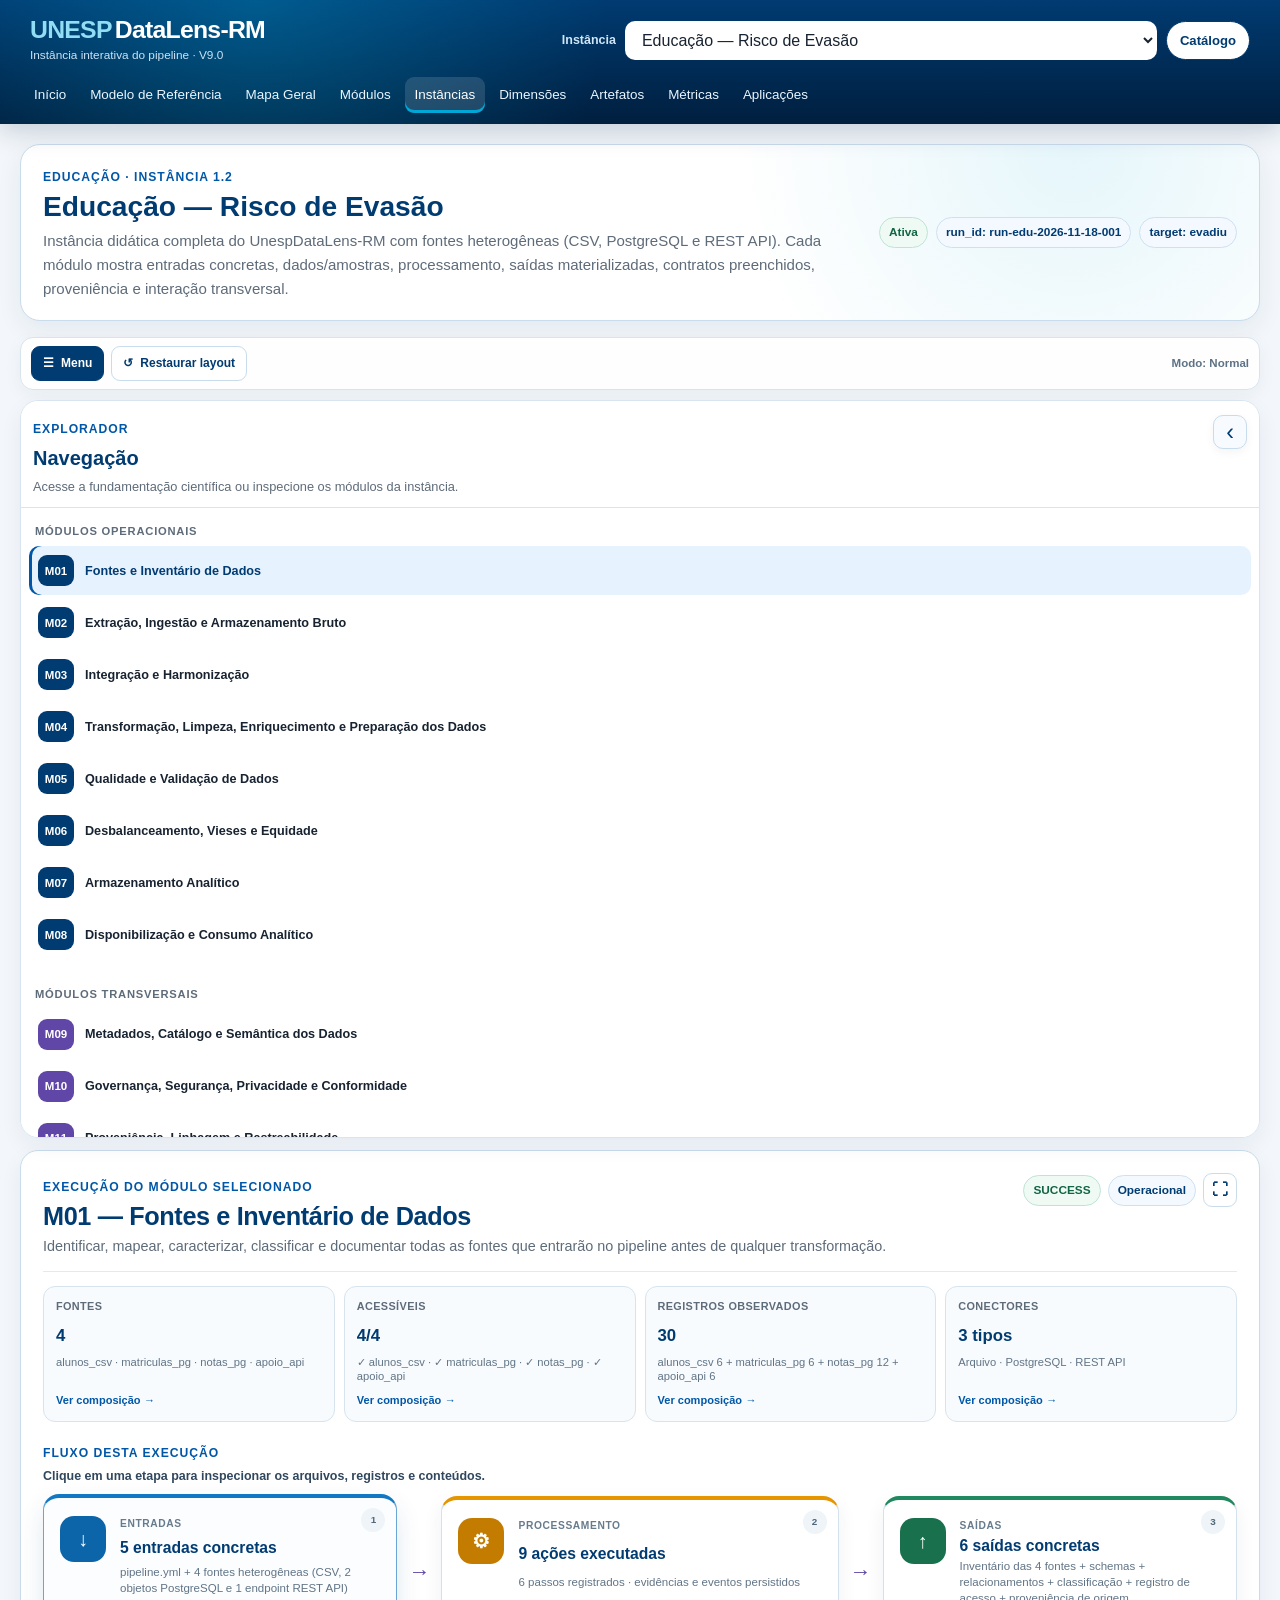
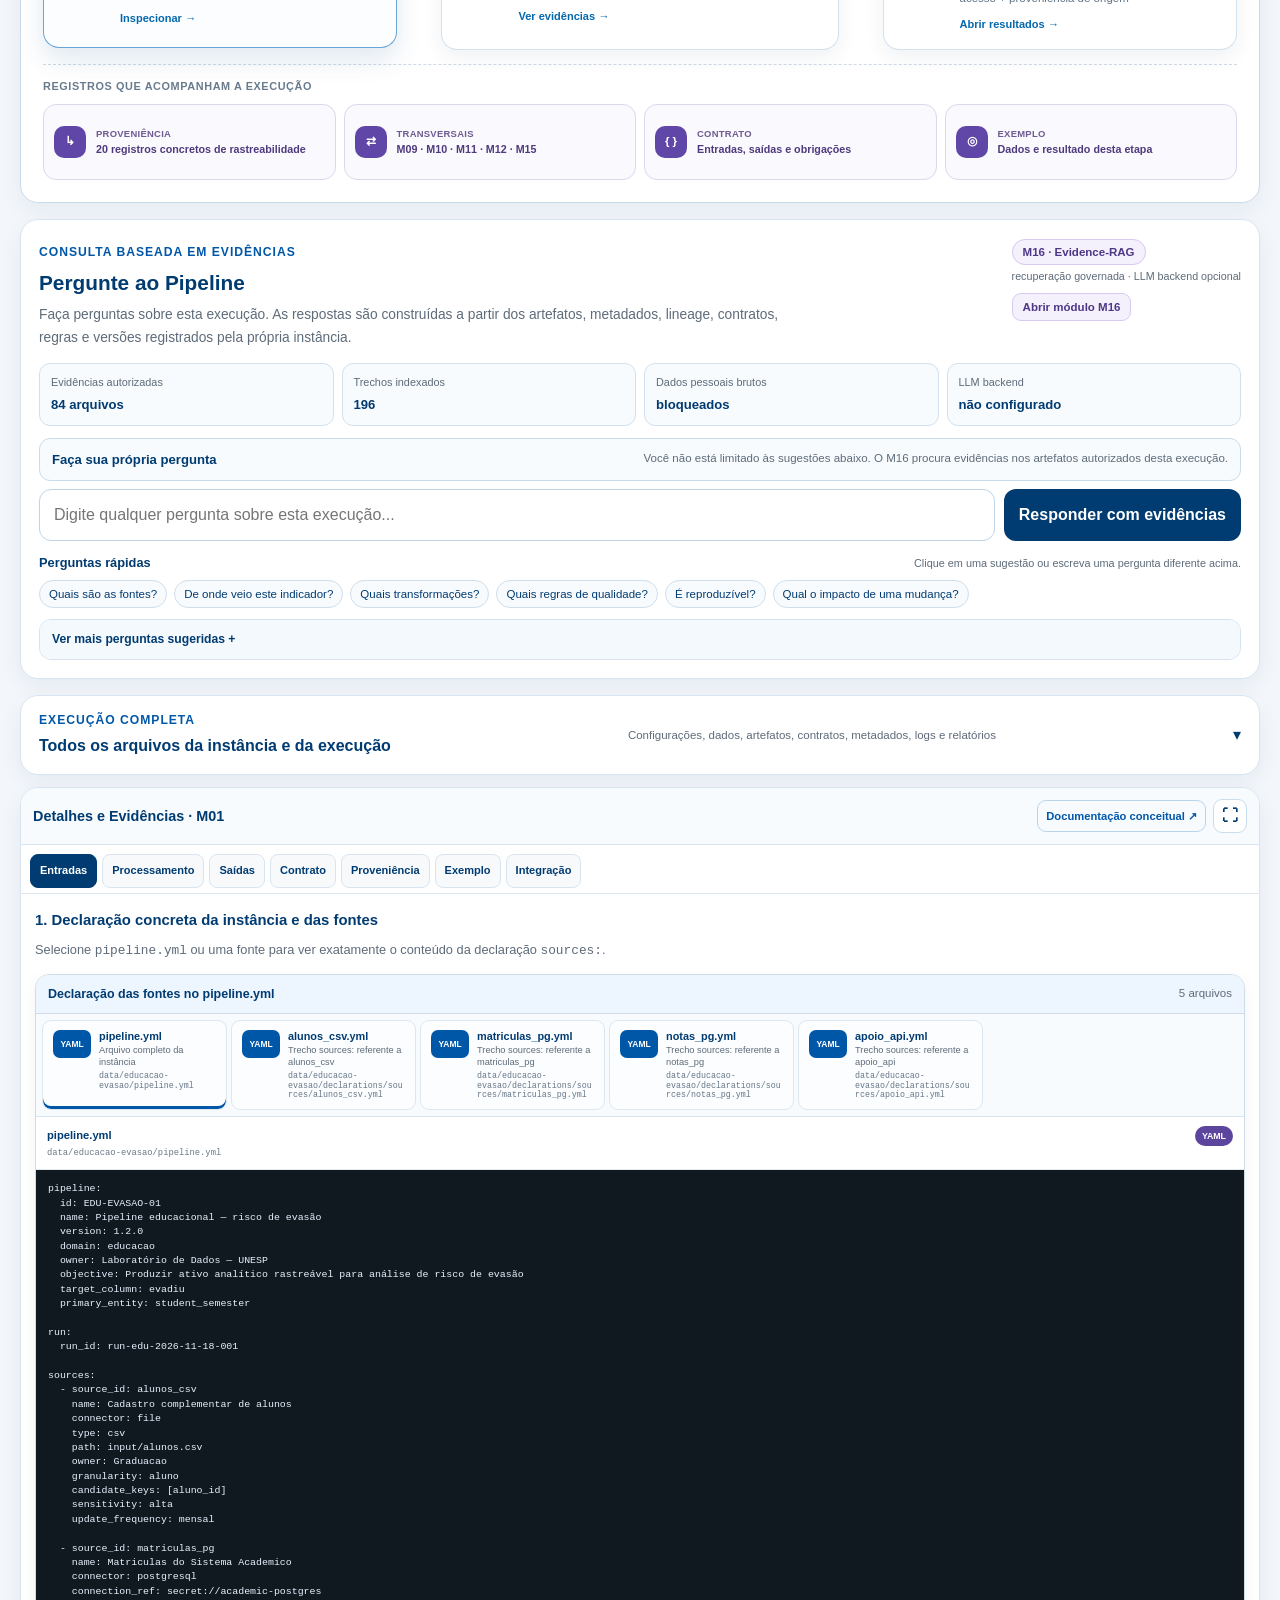
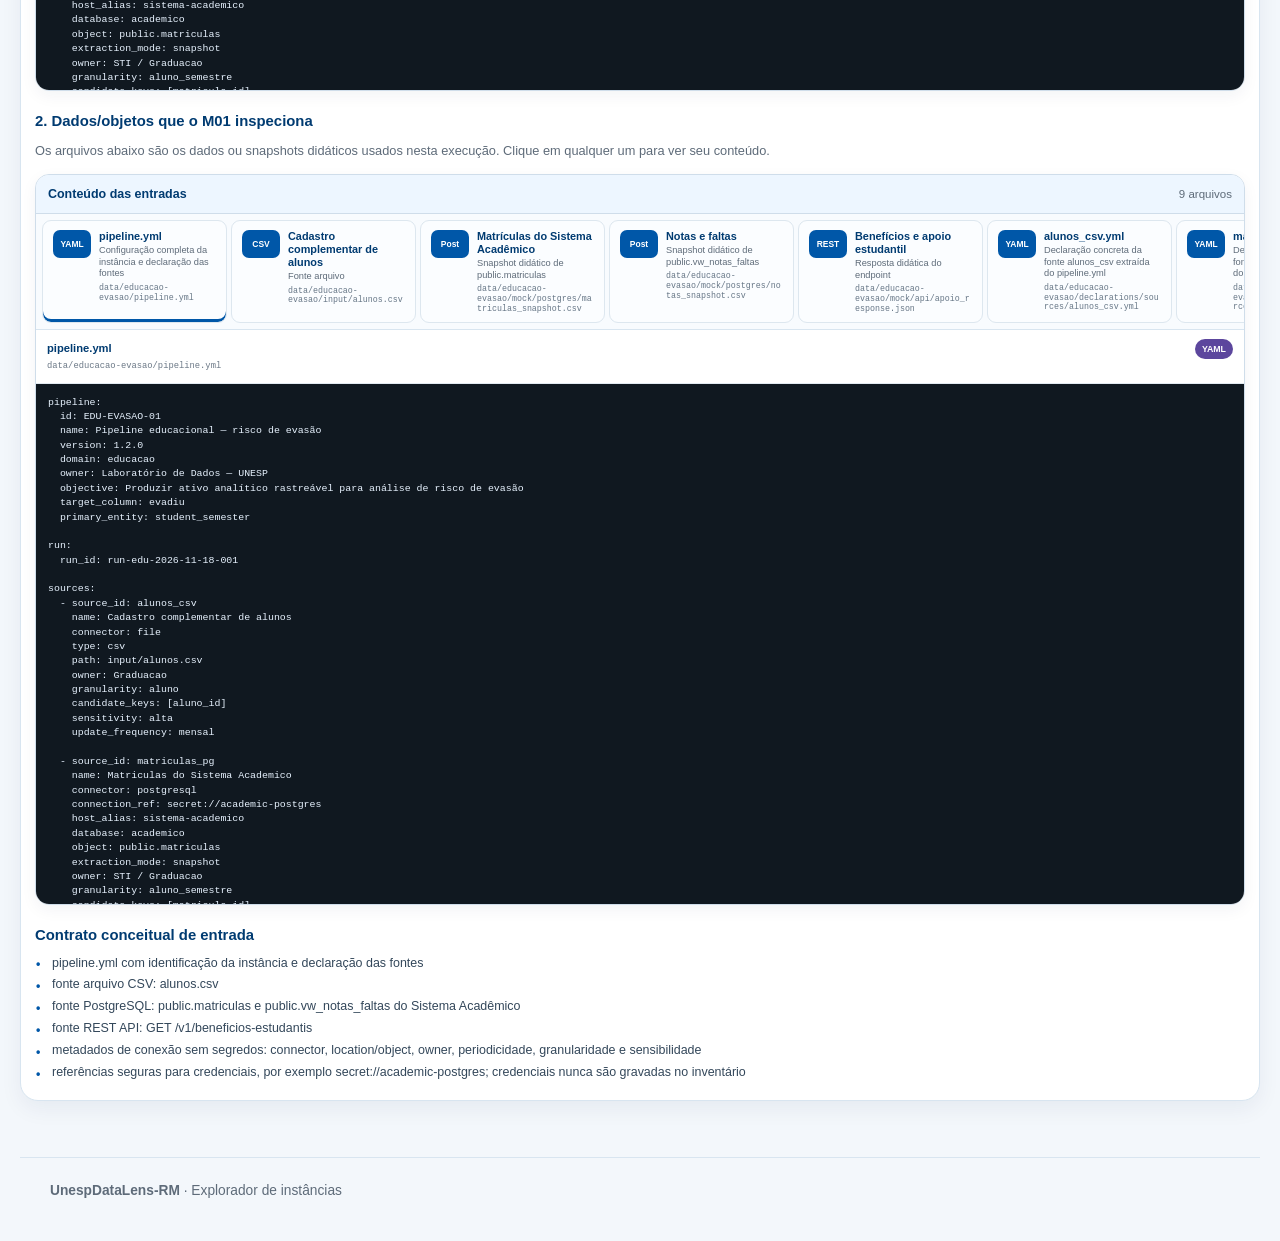
==== commit 8aa82eb9: "Prepara visão científica própria no menu lateral V9.0" ====
--- a/instancias/explorar.html
+++ b/instancias/explorar.html
@@ -14,7 +14,7 @@
 <div class="app">
   <header class="site-header">
     <div class="header-main">
-      <a class="brand" href="https://ronaldocmc.github.io/UnespDataLens-RM/"><span>UNESP</span>DataLens-RM<small>Instância interativa do pipeline · V8.9</small></a>
+      <a class="brand" href="https://ronaldocmc.github.io/UnespDataLens-RM/"><span>UNESP</span>DataLens-RM<small>Instância interativa do pipeline · V9.0</small></a>
       <div class="instance-header-actions">
         <label for="instance-select">Instância</label>
         <select id="instance-select" aria-label="Selecionar instância"></select>
@@ -39,7 +39,7 @@
 
     <div class="layout-toolbar" role="toolbar" aria-label="Controles do layout">
       <div class="layout-toolbar-left">
-        <button type="button" class="layout-button" id="modules-toggle" aria-pressed="false" title="Ocultar ou mostrar o menu de módulos">☰ <span>Módulos</span></button>
+        <button type="button" class="layout-button" id="modules-toggle" aria-pressed="false" title="Ocultar ou mostrar o menu de módulos">☰ <span>Menu</span></button>
         <button type="button" class="layout-button" id="restore-layout" title="Restaurar as três áreas da interface">↺ <span>Restaurar layout</span></button>
       </div>
       <div class="layout-mode-indicator" id="layout-mode-indicator" aria-live="polite">Modo: Normal</div>
@@ -51,14 +51,14 @@
           <div class="sidebar-title-row">
             <div class="sidebar-title-copy">
               <span class="eyebrow">Explorador</span>
-              <h2>Módulos</h2>
+              <h2>Navegação</h2>
             </div>
             <button type="button" class="sidebar-toggle" id="sidebar-toggle" aria-expanded="true" aria-controls="module-list" title="Recolher menu de módulos">
               <span class="sidebar-toggle-icon" aria-hidden="true">‹</span>
               <span class="sr-only">Recolher menu de módulos</span>
             </button>
           </div>
-          <p>Clique para inspecionar a implementação da instância.</p>
+          <p>Acesse a fundamentação científica ou inspecione os módulos da instância.</p>
         </div>
         <div id="module-list"></div>
       </aside>
@@ -66,7 +66,7 @@
       <div class="workspace-splitter sidebar-splitter" data-splitter="sidebar" role="separator" aria-orientation="vertical" aria-label="Redimensionar menu de módulos" tabindex="0"></div>
 
       <section class="instance-canvas" id="instance-canvas">
-        <div class="canvas-section selected-execution-section">
+        <div class="canvas-section selected-execution-section module-center-view">
           <div class="selected-execution-head">
             <div>
               <span class="eyebrow">Execução do módulo selecionado</span>
@@ -135,7 +135,7 @@
         </div>
 
 
-        <section class="why-panel why-panel-expanded why-central-section" aria-labelledby="why-title">
+        <section class="why-panel why-panel-expanded why-central-section" id="why-view" aria-labelledby="why-title" hidden>
           <header class="why-central-head">
             <span class="why-central-kicker">Fundamentação científica da instância</span>
             <h2 id="why-title">Por que usar o UnespDataLens-RM?</h2>
@@ -327,7 +327,7 @@
           </div>
         </section>
 
-        <section class="pipeline-qa-section" id="pipeline-qa">
+        <section class="pipeline-qa-section module-center-view" id="pipeline-qa">
           <div class="qa-head">
             <div>
               <span class="eyebrow">Consulta baseada em evidências</span>
@@ -423,7 +423,7 @@
           <div id="pipeline-qa-answer" aria-live="polite"></div>
         </section>
 
-        <details class="canvas-section all-files-section all-files-drawer">
+        <details class="canvas-section all-files-section all-files-drawer module-center-view">
           <summary>
             <span><span class="eyebrow">Execução completa</span><strong>Todos os arquivos da instância e da execução</strong></span>
             <small>Configurações, dados, artefatos, contratos, metadados, logs e relatórios</small>
--- a/assets/css/pipeline-qa.css
+++ b/assets/css/pipeline-qa.css
@@ -598,3 +598,65 @@
   .why-compare-flow { grid-template-columns:1fr; }
   .why-compare-flow > b { text-align:center; }
 }
+
+/* Fundamentação científica central — V8.9 */
+.why-central-section {
+  position:relative;
+  overflow:hidden;
+  border:2px solid #a9cce7;
+  box-shadow:0 12px 30px rgba(0,61,108,.10);
+  background:#fff;
+}
+.why-central-section::before {
+  content:"";
+  display:block;
+  height:5px;
+  background:linear-gradient(90deg,#0057a8,#337fb8,#16805a);
+}
+.why-central-head {
+  padding:24px 24px 20px;
+  text-align:center;
+  border-bottom:1px solid #d8e5ef;
+  background:linear-gradient(180deg,#eef7ff 0%,#f8fbfe 100%);
+}
+.why-central-kicker {
+  display:inline-block;
+  margin-bottom:7px;
+  padding:5px 9px;
+  border-radius:999px;
+  background:#dcecff;
+  color:#0b5f9f;
+  font-size:.68rem;
+  font-weight:900;
+  letter-spacing:.08em;
+  text-transform:uppercase;
+}
+.why-central-head h2 {
+  margin:0;
+  color:#003f73;
+  font-size:1.55rem;
+  line-height:1.15;
+}
+.why-central-head p {
+  max-width:760px;
+  margin:8px auto 0;
+  color:#526777;
+  font-size:.86rem;
+  line-height:1.5;
+}
+.why-central-section .why-panel-body {
+  padding:22px;
+}
+.why-central-section .why-thesis {
+  font-size:.94rem;
+  line-height:1.55;
+}
+.why-central-section .why-section {
+  box-shadow:0 4px 14px rgba(0,42,82,.035);
+}
+
+@media (max-width: 950px) {
+  .why-central-head { padding:20px 16px 17px; }
+  .why-central-head h2 { font-size:1.3rem; }
+  .why-central-section .why-panel-body { padding:14px; }
+}
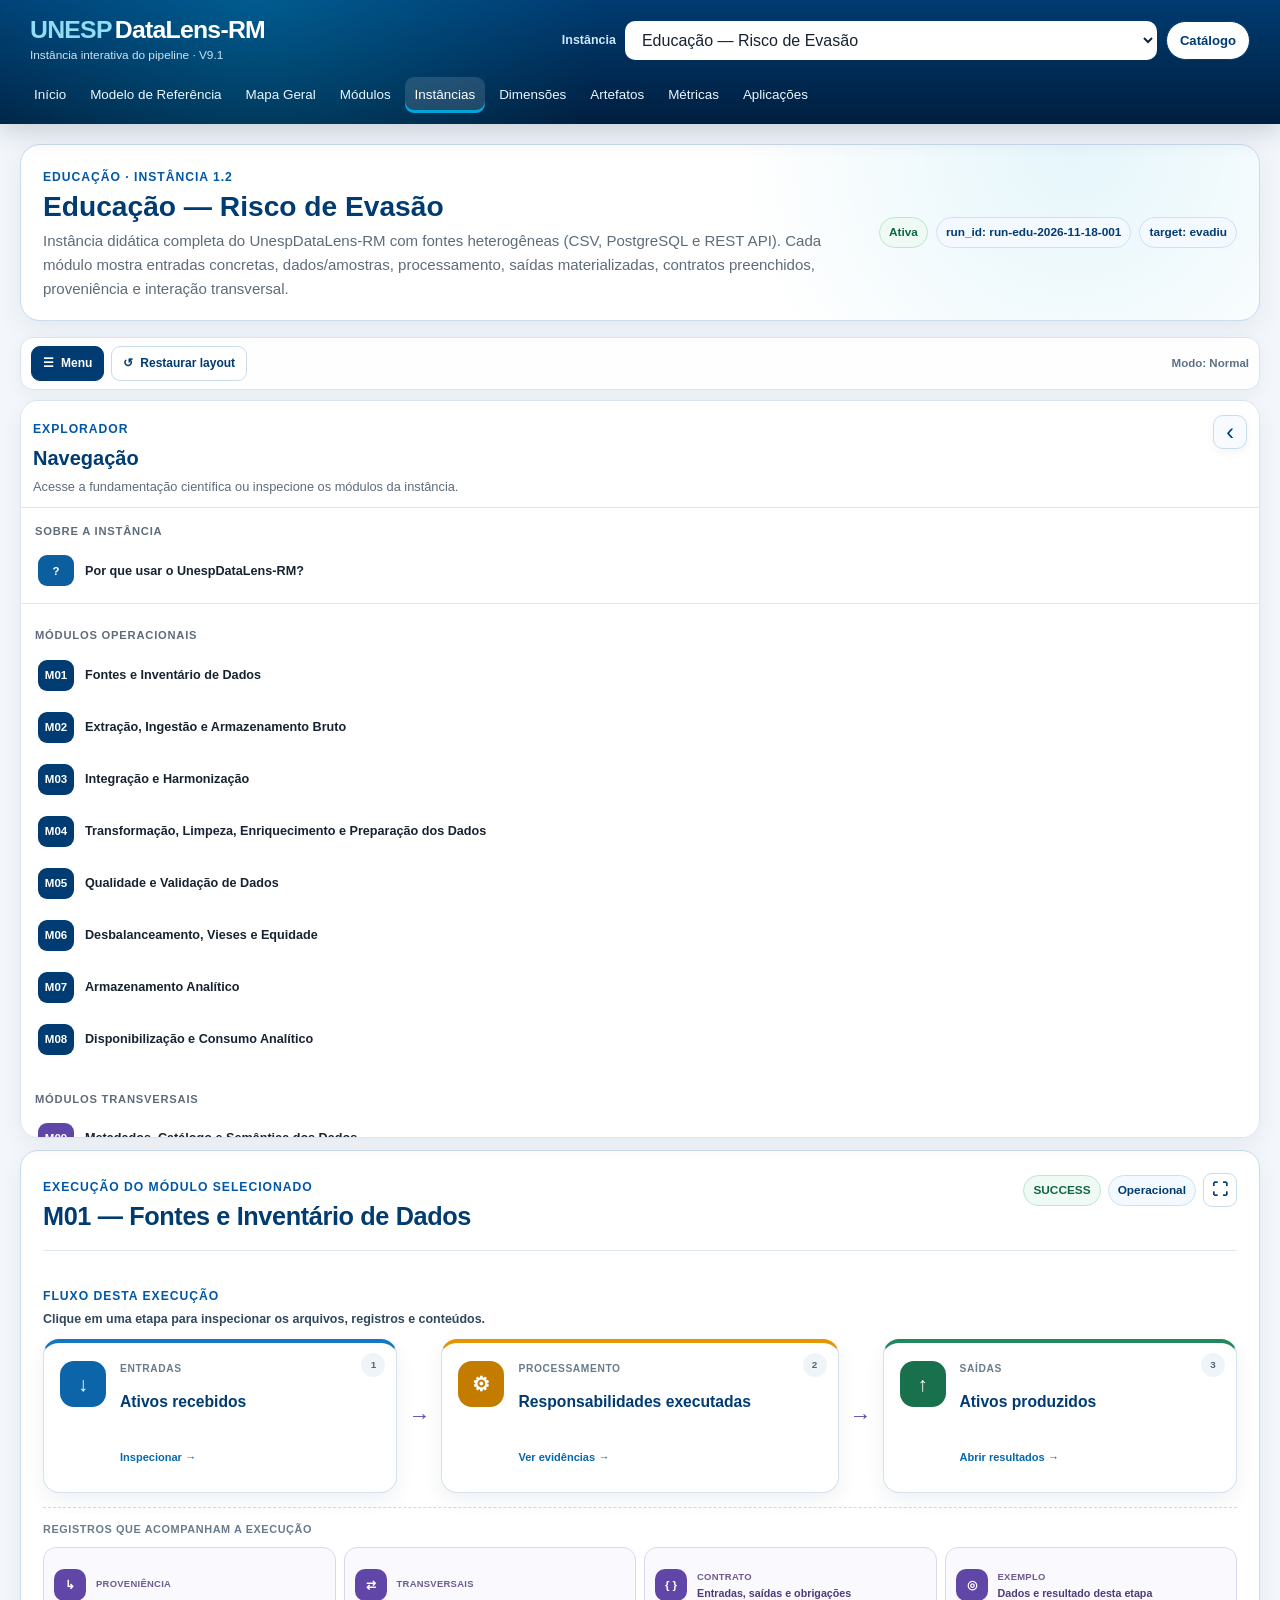
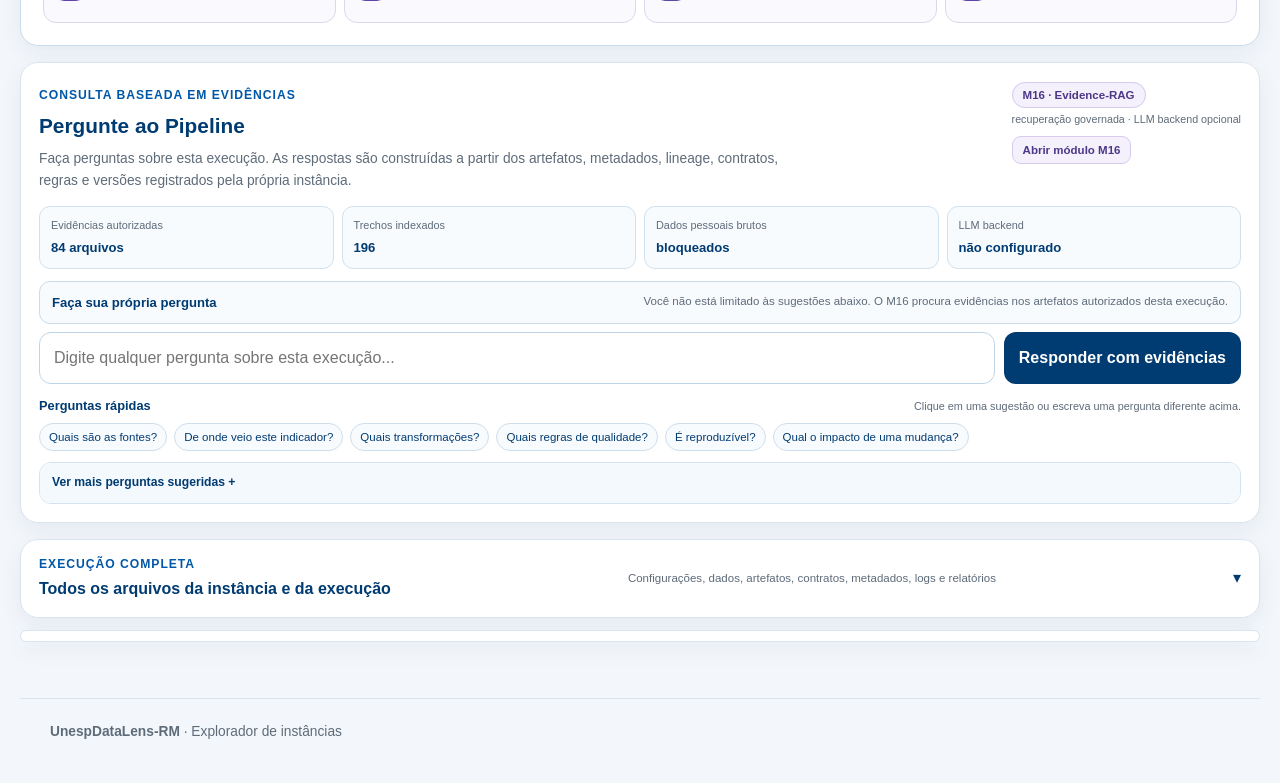
==== commit ba21d5fd: "Reestrutura Objetivos e Contribuições alinhados ao modelo de referência V9.1" ====
--- a/instancias/explorar.html
+++ b/instancias/explorar.html
@@ -14,7 +14,7 @@
 <div class="app">
   <header class="site-header">
     <div class="header-main">
-      <a class="brand" href="https://ronaldocmc.github.io/UnespDataLens-RM/"><span>UNESP</span>DataLens-RM<small>Instância interativa do pipeline · V9.0</small></a>
+      <a class="brand" href="https://ronaldocmc.github.io/UnespDataLens-RM/"><span>UNESP</span>DataLens-RM<small>Instância interativa do pipeline · V9.1</small></a>
       <div class="instance-header-actions">
         <label for="instance-select">Instância</label>
         <select id="instance-select" aria-label="Selecionar instância"></select>
@@ -137,192 +137,223 @@
 
         <section class="why-panel why-panel-expanded why-central-section" id="why-view" aria-labelledby="why-title" hidden>
           <header class="why-central-head">
-            <span class="why-central-kicker">Fundamentação científica da instância</span>
-            <h2 id="why-title">Por que usar o UnespDataLens-RM?</h2>
-            <p>Lacunas, vantagens e contribuições — da execução do pipeline à produção de evidências verificáveis.</p>
+            <span class="why-central-kicker">Fundamentação científica e estratégia de avaliação</span>
+            <h2 id="why-title">Hipótese, Objetivos e Contribuições do UnespDataLens-RM</h2>
+            <p>Problema de pesquisa, pressuposto científico, objetivos, papel da instanciação, contribuições e avaliação do modelo de referência.</p>
+            <a class="why-source-link" href="https://ronaldocmc.github.io/UnespDataLens-RM/modelo.html#hipotese-ou-pressuposto-da-pesquisa" target="_blank" rel="noopener">Ver texto-base no Modelo de Referência ↗</a>
           </header>
 
           <div class="why-panel-body why-longform">
-            <div class="why-intro-grid">
-              <div>
-                <p class="why-thesis">O resultado de um pipeline não é somente o dataset final. É o conjunto formado por <b>dados + artefatos + metadados + evidências + lineage + regras + métricas + versões + decisões</b>.</p>
-                <p>O UnespDataLens-RM procura tornar explícito aquilo que frequentemente fica disperso em scripts, configurações, ferramentas e conhecimento das pessoas: <b>como o resultado foi produzido, com quais dados, técnicas, regras, versões e condições de uso</b>.</p>
-              </div>
-              <aside class="why-highlight">
-                <span>Ideia central</span>
-                <strong>De um pipeline que funciona para um pipeline verificável.</strong>
-                <p>Não basta produzir o resultado. É preciso conseguir demonstrar por que ele pode ser considerado rastreável, governado e reproduzível.</p>
-              </aside>
-            </div>
+            <section class="why-section why-problem">
+              <div class="why-section-head">
+                <span>1</span>
+                <div>
+                  <h3>Problema de pesquisa</h3>
+                  <p>O ponto de partida é a fragmentação dos pipelines analíticos e a dificuldade de assegurar, de forma integrada, qualidade, documentação, governança, lineage, versionamento, reprodutibilidade e sustentabilidade.</p>
+                </div>
+              </div>
+              <div class="why-problem-grid">
+                <article><b>Transformações implícitas</b><p>Regras de integração, limpeza e derivação podem permanecer apenas em scripts ou conhecimento tácito.</p></article>
+                <article><b>Baixa rastreabilidade</b><p>Nem sempre é possível reconstruir claramente origem, transformações, dependências e consumidores.</p></article>
+                <article><b>Versionamento insuficiente</b><p>Datasets, parâmetros, regras, features e produtos podem não possuir referências comparáveis entre execuções.</p></article>
+                <article><b>Governança fragmentada</b><p>Responsáveis, permissões, classificação de sensibilidade e finalidade de uso podem estar dispersos.</p></article>
+              </div>
+              <blockquote class="why-quote"><b>Questão central:</b> como especificar, implementar e avaliar um modelo de referência capaz de transformar dados heterogêneos em ativos analíticos confiáveis, qualificados, documentados, governados, versionados, rastreáveis, equitativos e reprodutíveis?</blockquote>
+            </section>
+
+            <section class="why-section why-hypothesis">
+              <div class="why-section-head">
+                <span>2</span>
+                <div>
+                  <h3>Hipótese ou pressuposto da pesquisa</h3>
+                  <p>A hipótese do documento-base é tratada aqui como aquilo que a instanciação e as avaliações futuras devem ajudar a testar.</p>
+                </div>
+              </div>
+              <div class="why-hypothesis-grid">
+                <article>
+                  <span>Pressuposto 1</span>
+                  <strong>Um modelo modular pode elevar a qualidade e a confiabilidade dos ativos analíticos.</strong>
+                  <p>A formalização por módulos técnico-operacionais e transversais busca aumentar qualidade, rastreabilidade, governança, reprodutibilidade, reutilização e confiabilidade.</p>
+                </article>
+                <article>
+                  <span>Pressuposto 2</span>
+                  <strong>A integração das preocupações transversais pode reduzir a fragmentação.</strong>
+                  <p>Metadados, catálogo, semântica, lineage, versionamento, qualidade, feature engineering, monitoramento e agentes devem atuar de forma integrada.</p>
+                </article>
+              </div>
+            </section>
+
+            <section class="why-section why-objective-general">
+              <div class="why-section-head">
+                <span>3</span>
+                <div>
+                  <h3>Objetivo geral</h3>
+                  <p>O objetivo não é construir apenas um pipeline específico, mas propor, especificar, implementar e avaliar um modelo de referência reutilizável para Engenharia Analítica de Dados.</p>
+                </div>
+              </div>
+              <p class="why-objective-statement">Desenvolver e avaliar o <b>UnespDataLens-RM</b> como modelo de referência modular capaz de orientar a transformação de dados heterogêneos em ativos analíticos confiáveis e utilizáveis, incorporando governança, qualidade, proveniência, linhagem, versionamento, reprodutibilidade, representações analíticas, feature engineering, monitoramento e apoio inteligente ao pipeline.</p>
+            </section>
 
             <section class="why-section">
               <div class="why-section-head">
-                <span>1</span>
-                <div><h3>A principal lacuna científica</h3><p>O problema não é a ausência de ferramentas de ETL, orquestração, catálogo ou ML. A lacuna está na integração dessas preocupações em um modelo operacionalizável e avaliável.</p></div>
-              </div>
-              <blockquote class="why-quote"><b>Faltam modelos de referência operacionalizáveis e avaliáveis</b> que integrem o ciclo completo da Engenharia Analítica de Dados com preocupações de qualidade, governança, semântica, proveniência, linhagem, versionamento, reprodutibilidade e monitoramento, sem vincular essas propriedades a um conjunto específico de tecnologias.</blockquote>
-              <p>As abordagens existentes tendem a tratar essas propriedades de forma parcial ou separada, dificultando avaliar o pipeline analítico como um <b>sistema completo</b>.</p>
-            </section>
-
-            <section class="why-section">
-              <div class="why-section-head">
-                <span>2</span>
-                <div><h3>O que a instanciação revela</h3><p>Instanciar o modelo obriga a transformar conceitos em decisões concretas e evidencia limitações que podem ficar ocultas no nível conceitual.</p></div>
-              </div>
-
+                <span>4</span>
+                <div>
+                  <h3>Objetivos específicos organizados por capacidade</h3>
+                  <p>Os objetivos do documento-base podem ser lidos como capacidades que o modelo precisa formalizar, implementar ou avaliar.</p>
+                </div>
+              </div>
+              <div class="why-objectives-grid">
+                <article><span>Arquitetura e ciclo de dados</span><p>Arquitetura modular; inventário; ingestão; armazenamento bruto; integração; harmonização; transformação; validação; armazenamento analítico e disponibilização.</p></article>
+                <article><span>Qualidade, vieses e equidade</span><p>Completude, consistência, validade, unicidade, integridade, atualidade, conformidade, adequação ao uso, desbalanceamento, vieses e riscos de equidade.</p></article>
+                <article><span>Metadados e governança</span><p>Catálogo, semântica, glossário, dicionário de dados, documentação, segurança, privacidade, conformidade, sensibilidade e controle de acesso.</p></article>
+                <article><span>Proveniência, lineage e versões</span><p>Proveniência, linhagem, rastreabilidade, versionamento e reprodutibilidade de dados, scripts, regras, ambientes, parâmetros, features, modelos e produtos.</p></article>
+                <article><span>Representações e features</span><p>Representações tabulares, temporais e em grafos; feature engineering; feature store; documentação, validação, versionamento e reutilização de atributos.</p></article>
+                <article><span>Monitoramento e evolução</span><p>Drift, observabilidade, acompanhamento da evolução e detecção de mudanças nos ativos analíticos ao longo do tempo.</p></article>
+                <article><span>Agentes e recuperação de evidências</span><p>Agentes para consulta, explicação, documentação, recomendação, validação e manutenção, com RAG como apoio à recuperação de evidências internas.</p></article>
+                <article><span>Preparação especializada</span><p>Preparação por natureza do dado — estruturado, temporal, espacial, textual/semântico, grafos, multimodal e streaming — sem confundir preparação com tarefas analíticas posteriores.</p></article>
+                <article><span>Avaliação do modelo</span><p>Avaliar qualidade, rastreabilidade, reprodutibilidade, governança, utilidade, descoberta, interpretabilidade, confiabilidade e adequação dos produtos.</p></article>
+              </div>
+            </section>
+
+            <section class="why-section why-instance-role">
+              <div class="why-section-head">
+                <span>5</span>
+                <div>
+                  <h3>Como a instanciação testa a proposta</h3>
+                  <p>Na Design Science Research, a instanciação é uma implementação experimental ou prototípica do artefato e deve contribuir para avaliação e refinamento.</p>
+                </div>
+              </div>
+              <div class="why-flow">
+                <span>Modelo de Referência</span><b>→</b><span>Instanciação</span><b>→</b><span>Implementação</span><b>→</b><span>Evidências</span><b>→</b><span>Avaliação</span><b>→</b><span>Refinamento</span>
+              </div>
+              <div class="why-function-grid">
+                <article><b>Demonstração</b><p>Mostra como os módulos e artefatos podem ser materializados em uma execução concreta.</p></article>
+                <article><b>Verificação</b><p>Revela ambiguidades, inconsistências e requisitos insuficientemente especificados.</p></article>
+                <article><b>Validação</b><p>Permite verificar se a implementação atende às capacidades e evidências esperadas pelo modelo.</p></article>
+                <article><b>Experimentação</b><p>Prepara a comparação entre pipelines ad hoc e pipelines orientados pelo UnespDataLens-RM.</p></article>
+              </div>
+            </section>
+
+            <section class="why-section why-refinement">
+              <div class="why-section-head">
+                <span>6</span>
+                <div>
+                  <h3>Refinamentos revelados por esta instanciação</h3>
+                  <p>A implementação educacional já mostrou que conceitos aparentemente simples precisam ser especializados quando confrontados com fontes heterogêneas.</p>
+                </div>
+              </div>
               <div class="why-evolution-card">
                 <div>
-                  <small>Exemplo de refinamento descoberto na instanciação</small>
+                  <small>Exemplo: identificação/versionamento da fonte</small>
                   <pre><code>arquivo → checksum
 banco   → query/schema fingerprint
 API     → response/schema fingerprint</code></pre>
                 </div>
-                <p>Uma regra genérica como “registrar versão da fonte” não é suficiente. Ao instanciar o modelo, percebemos que tipos diferentes de fonte exigem estratégias diferentes de identificação e versionamento.</p>
-              </div>
-
-              <p>Isso é exatamente o que uma instanciação deve fazer em uma pesquisa orientada por <b>Design Science</b>: revelar limitações, testar a operacionalização dos conceitos e fornecer evidências para refinar o artefato.</p>
+                <p>A exigência genérica de “registrar a versão da fonte” mostrou-se insuficiente. A instanciação indicou que a forma de produzir evidência de versão/integridade depende da natureza da fonte, refinando a especificação do artefato.</p>
+              </div>
+              <p class="why-refinement-note"><b>Resultado metodológico:</b> a instanciação não é apenas demonstração; ela retroalimenta o modelo de referência com requisitos mais precisos.</p>
             </section>
 
             <section class="why-section">
               <div class="why-section-head">
-                <span>3</span>
-                <div><h3>A instância não é apenas um exemplo didático</h3><p>Ela possui funções científicas e de engenharia que vão além de ilustrar o modelo.</p></div>
-              </div>
-
-              <div class="why-function-grid">
-                <article><b>1. Demonstração</b><p>Mostra concretamente como módulos, contratos, artefatos e preocupações transversais funcionam em uma execução realista.</p></article>
-                <article><b>2. Verificação</b><p>Revela inconsistências, ambiguidades e partes insuficientemente especificadas do UnespDataLens-RM.</p></article>
-                <article><b>3. Validação</b><p>Permite verificar se uma implementação atende aos requisitos, invariantes e evidências esperadas pelo modelo.</p></article>
-                <article><b>4. Experimentação</b><p>Cria condições para comparar pipelines ad hoc com pipelines orientados pelo UnespDataLens-RM.</p></article>
-              </div>
-
-              <div class="why-compare-flow">
-                <div><span>Baseline</span><strong>Pipeline ad hoc</strong><small>construído normalmente</small></div>
+                <span>7</span>
+                <div>
+                  <h3>Contribuições esperadas</h3>
+                  <p>As três categorias abaixo seguem o documento-base. A contribuição empírica aparece separadamente como potencial decorrente da instanciação e da avaliação experimental.</p>
+                </div>
+              </div>
+              <div class="why-contribution-grid">
+                <article>
+                  <span>Contribuição científica</span>
+                  <p>Formalização integrada da Engenharia Analítica de Dados, articulando módulos, artefatos, métricas, critérios de validação e dimensões complementares, reduzindo a fragmentação entre áreas e práticas correlatas.</p>
+                </article>
+                <article>
+                  <span>Contribuição tecnológica</span>
+                  <p>Orientação para pipelines mais robustos, automatizados, rastreáveis, governados, versionados e monitoráveis, potencialmente aplicáveis em diferentes domínios.</p>
+                </article>
+                <article>
+                  <span>Contribuição institucional</span>
+                  <p>Produção de ativos confiáveis, reutilizáveis e adequados à decisão, com redução de silos, data debt, sobrecarga informacional, baixa qualidade de metadados e dependência de conhecimento tácito.</p>
+                </article>
+                <article class="why-contribution-potential">
+                  <span>Potencial contribuição empírica</span>
+                  <p>A instanciação abre espaço para medir experimentalmente se pipelines orientados pelo modelo apresentam vantagens sobre abordagens ad hoc.</p>
+                  <strong class="why-card-emphasis">Categoria decorrente da instanciação; não substitui as contribuições originais da proposta.</strong>
+                </article>
+              </div>
+            </section>
+
+            <section class="why-section why-evaluation">
+              <div class="why-section-head">
+                <span>8</span>
+                <div>
+                  <h3>Estratégia de avaliação do modelo</h3>
+                  <p>O documento-base prevê avaliação multidimensional, coerente com a ideia de que um pipeline analítico deve ser avaliado como sistema completo.</p>
+                </div>
+              </div>
+              <div class="why-evaluation-grid">
+                <article><b>Qualidade</b><p>Completude, consistência, validade, unicidade, integridade, atualidade, conformidade e adequação ao uso.</p></article>
+                <article><b>Metadados e descoberta</b><p>Localização, compreensão, documentação, classificação, reutilização e consistência semântica.</p></article>
+                <article><b>Governança</b><p>Responsáveis, permissões, sensibilidade, finalidade de uso, restrições e conformidade.</p></article>
+                <article><b>Lineage e rastreabilidade</b><p>Capacidade de reconstruir origem, transformações, dependências e consumidores.</p></article>
+                <article><b>Versionamento e reprodutibilidade</b><p>Reconstrução ou comparação de dados, scripts, regras, parâmetros, ambientes, features e produtos entre versões.</p></article>
+                <article><b>Representações analíticas</b><p>Adequação das formas tabulares, temporais e relacionais às necessidades analíticas.</p></article>
+                <article><b>Features</b><p>Documentação, versão, reutilização, rastreabilidade e adequação dos atributos derivados.</p></article>
+                <article><b>Monitoramento e observabilidade</b><p>Drift, falhas, obsolescência, alteração de schema e degradação de qualidade.</p></article>
+                <article><b>Agentes e RAG</b><p>Utilidade, correção, fundamentação em evidências, rastreabilidade, permissões e explicitação de limitações.</p></article>
+              </div>
+
+              <div class="why-experiment-box">
+                <div><span>Baseline</span><strong>Pipeline ad hoc</strong></div>
                 <b>versus</b>
-                <div><span>UnespDataLens</span><strong>Pipeline orientado pelo modelo</strong><small>com contratos, evidências e rastreabilidade</small></div>
-              </div>
-            </section>
-
-            <section class="why-section">
-              <div class="why-section-head">
-                <span>4</span>
-                <div><h3>Como transformar a proposta em contribuição científica testável</h3><p>A instanciação permite avaliar empiricamente se o uso do modelo produz pipelines com melhores propriedades de engenharia.</p></div>
-              </div>
-
+                <div><span>Tratamento</span><strong>Pipeline orientado pelo UnespDataLens-RM</strong></div>
+              </div>
               <div class="why-metric-grid">
                 <span>Completude de lineage</span>
                 <span>Reprodutibilidade</span>
                 <span>Cobertura de metadados</span>
                 <span>Detecção de defeitos</span>
                 <span>Descobribilidade</span>
-                <span>Documentação</span>
                 <span>Governança</span>
                 <span>Impact analysis</span>
                 <span>Portabilidade</span>
                 <span>Esforço adicional</span>
               </div>
-
-              <p>Essa comparação é mais defensável cientificamente do que afirmar apenas que “foi criado um framework com 16 módulos”, porque permite medir <b>efeitos concretos da adoção do modelo</b>.</p>
-            </section>
-
-            <section class="why-section">
-              <div class="why-section-head">
-                <span>5</span>
-                <div><h3>A principal contribuição do UnespDataLens-RM</h3><p>Transformar requisitos dispersos em uma estrutura integrada, instanciável e avaliável.</p></div>
-              </div>
-
-              <blockquote class="why-quote contribution"><b>A principal contribuição do UnespDataLens-RM é transformar requisitos dispersos de Engenharia Analítica de Dados em uma estrutura integrada, instanciável e avaliável</b>, na qual cada etapa do pipeline produz não apenas dados transformados, mas também evidências estruturadas sobre qualidade, governança, proveniência, versão, rastreabilidade e reprodutibilidade.</blockquote>
-
-              <div class="why-contribution-grid">
-                <article>
-                  <span>Contribuição conceitual</span>
-                  <p>Formaliza o que constitui um <b>pipeline analítico confiável</b>.</p>
-                  <pre><code>fonte
-processo
-ativo
-evidência
-regra
-métrica
-versão
-dependência
-responsabilidade</code></pre>
-                </article>
-                <article>
-                  <span>Contribuição metodológica</span>
-                  <p>Define uma maneira sistemática de transformar o modelo em implementação e avaliação.</p>
-                  <pre><code>especificar
-   ↓
-instanciar
-   ↓
-implementar
-   ↓
-verificar
-   ↓
-avaliar</code></pre>
-                </article>
-                <article>
-                  <span>Contribuição tecnológica</span>
-                  <p>Mantém a essência do modelo independente da tecnologia usada em cada módulo.</p>
-                  <pre><code>CSV
-PostgreSQL
-API
-Excel
-Data Lake
-Kafka
-...</code></pre>
-                </article>
-                <article>
-                  <span>Contribuição empírica</span>
-                  <p>Permite medir se pipelines orientados pelo UnespDataLens-RM apresentam vantagens sobre abordagens ad hoc.</p>
-                  <strong class="why-card-emphasis">O modelo passa a ser empiricamente avaliável.</strong>
-                </article>
-              </div>
             </section>
 
             <section class="why-section why-verifiable">
               <div class="why-section-head">
-                <span>6</span>
-                <div><h3>Pipeline verificável: uma contribuição central</h3><p>A questão não é apenas declarar que o pipeline é confiável, mas demonstrar isso por meio de evidências.</p></div>
-              </div>
-
+                <span>9</span>
+                <div>
+                  <h3>Síntese emergente da instanciação: Pipeline Verificável</h3>
+                  <p>Esta formulação é uma síntese construída a partir da instanciação e da lógica de avaliação do modelo; não substitui a hipótese oficial da pesquisa.</p>
+                </div>
+              </div>
               <div class="why-verifiable-question">
-                <span>Questão científica</span>
-                <strong>Como sabemos que o pipeline é confiável?</strong>
-              </div>
-
+                <span>Questão operacional</span>
+                <strong>Como demonstrar que uma propriedade do pipeline está efetivamente sustentada por evidências?</strong>
+              </div>
               <div class="why-evidence-grid">
                 <article>
-                  <small>REQUISITO</small>
-                  <b>A fonte deve possuir proveniência.</b>
-                  <span>EVIDÊNCIA</span>
-                  <code>m01_source_provenance.json</code>
-                </article>
-                <article>
-                  <small>REQUISITO</small>
-                  <b>Transformações devem ser rastreáveis.</b>
-                  <span>EVIDÊNCIA</span>
-                  <code>transformation_rules.json + lineage graph</code>
-                </article>
-                <article>
-                  <small>REQUISITO</small>
-                  <b>A execução deve ser reproduzível.</b>
-                  <span>EVIDÊNCIA</span>
-                  <code>manifest + versões + checksums + configuração + ambiente</code>
-                </article>
-              </div>
-
-              <p class="why-final-statement"><b>UnespDataLens-RM não apenas orienta como construir o pipeline;</b> ele possibilita verificar se determinadas propriedades do pipeline estão efetivamente sustentadas por evidências.</p>
-            </section>
-
-            <section class="why-section why-instance-role">
-              <div class="why-section-head">
-                <span>7</span>
-                <div><h3>O papel desta instância educacional</h3><p>A instância “Educação — Risco de Evasão” transforma a proposta em uma execução observável e inspecionável.</p></div>
-              </div>
-              <div class="why-flow">
-                <span>Modelo de Referência</span><b>→</b><span>Instanciação</span><b>→</b><span>Implementação</span><b>→</b><span>Evidências</span><b>→</b><span>Avaliação</span>
-              </div>
-              <p>É por isso que esta interface permite navegar por entradas, processamento, saídas, contratos, proveniência, integrações transversais e pelo <b>Pergunte ao Pipeline</b>: cada elemento procura demonstrar como a engenharia que produziu o resultado pode ser inspecionada e verificada.</p>
+                  <small>PROPRIEDADE</small>
+                  <b>A fonte possui proveniência e versão identificável.</b>
+                  <span>EVIDÊNCIAS</span>
+                  <code>source inventory + fingerprints/checksums + eventos de proveniência</code>
+                </article>
+                <article>
+                  <small>PROPRIEDADE</small>
+                  <b>As transformações são rastreáveis.</b>
+                  <span>EVIDÊNCIAS</span>
+                  <code>planos/regras de transformação + lineage graph + registros da execução</code>
+                </article>
+                <article>
+                  <small>PROPRIEDADE</small>
+                  <b>A execução possui condições de reprodução.</b>
+                  <span>EVIDÊNCIAS</span>
+                  <code>manifesto + versões + hashes + configuração + ambiente reproduzível</code>
+                </article>
+              </div>
+              <p class="why-final-statement"><b>Síntese:</b> o UnespDataLens-RM não apenas orienta como construir o pipeline; sua instanciação permite verificar se propriedades de qualidade, governança, proveniência, rastreabilidade, versionamento e reprodutibilidade estão sustentadas por evidências observáveis.</p>
             </section>
           </div>
         </section>
--- a/assets/css/pipeline-qa.css
+++ b/assets/css/pipeline-qa.css
@@ -660,3 +660,69 @@
   .why-central-head h2 { font-size:1.3rem; }
   .why-central-section .why-panel-body { padding:14px; }
 }
+
+/* Navegação científica pelo menu lateral — V9.0 */
+.instance-view-menu {
+  margin-bottom:8px;
+  padding-bottom:8px;
+  border-bottom:1px solid #dce7ef;
+}
+.instance-view-button .menu-id.info {
+  color:#fff;
+  background:#0b5f9f;
+}
+.instance-view-button.active {
+  border-color:#8dbde2 !important;
+  background:#eaf4ff !important;
+  box-shadow:inset 3px 0 0 #0b5f9f;
+}
+.instance-view-button.active .menu-name {
+  color:#003f73;
+  font-weight:800;
+}
+
+/* Quando a fundamentação científica é selecionada, ela ocupa a área central
+   e o painel direito deixa de competir visualmente com o conteúdo. */
+.instance-workspace.why-view-active {
+  grid-template-columns:
+    var(--v8-sidebar-width)
+    var(--v8-splitter-width)
+    minmax(620px,1fr);
+}
+.instance-workspace.why-view-active .inspector-splitter,
+.instance-workspace.why-view-active .instance-detail {
+  display:none !important;
+}
+.instance-workspace.why-view-active .instance-canvas {
+  grid-column:3;
+}
+.instance-workspace.sidebar-collapsed.why-view-active {
+  grid-template-columns:minmax(620px,1fr);
+}
+.instance-workspace.sidebar-collapsed.why-view-active .instance-canvas {
+  grid-column:1;
+}
+.instance-workspace.why-view-active .why-central-section {
+  margin:0;
+}
+.instance-workspace.why-view-active .why-panel-body {
+  max-width:1180px;
+  margin:0 auto;
+}
+.instance-workspace.why-view-active .why-central-head {
+  padding-top:28px;
+  padding-bottom:24px;
+}
+.instance-workspace.why-view-active .why-central-head h2 {
+  font-size:1.75rem;
+}
+
+@media (max-width:1320px) {
+  .instance-workspace.why-view-active,
+  .instance-workspace.sidebar-collapsed.why-view-active {
+    grid-template-columns:minmax(0,1fr);
+  }
+  .instance-workspace.why-view-active .instance-canvas {
+    grid-column:1;
+  }
+}
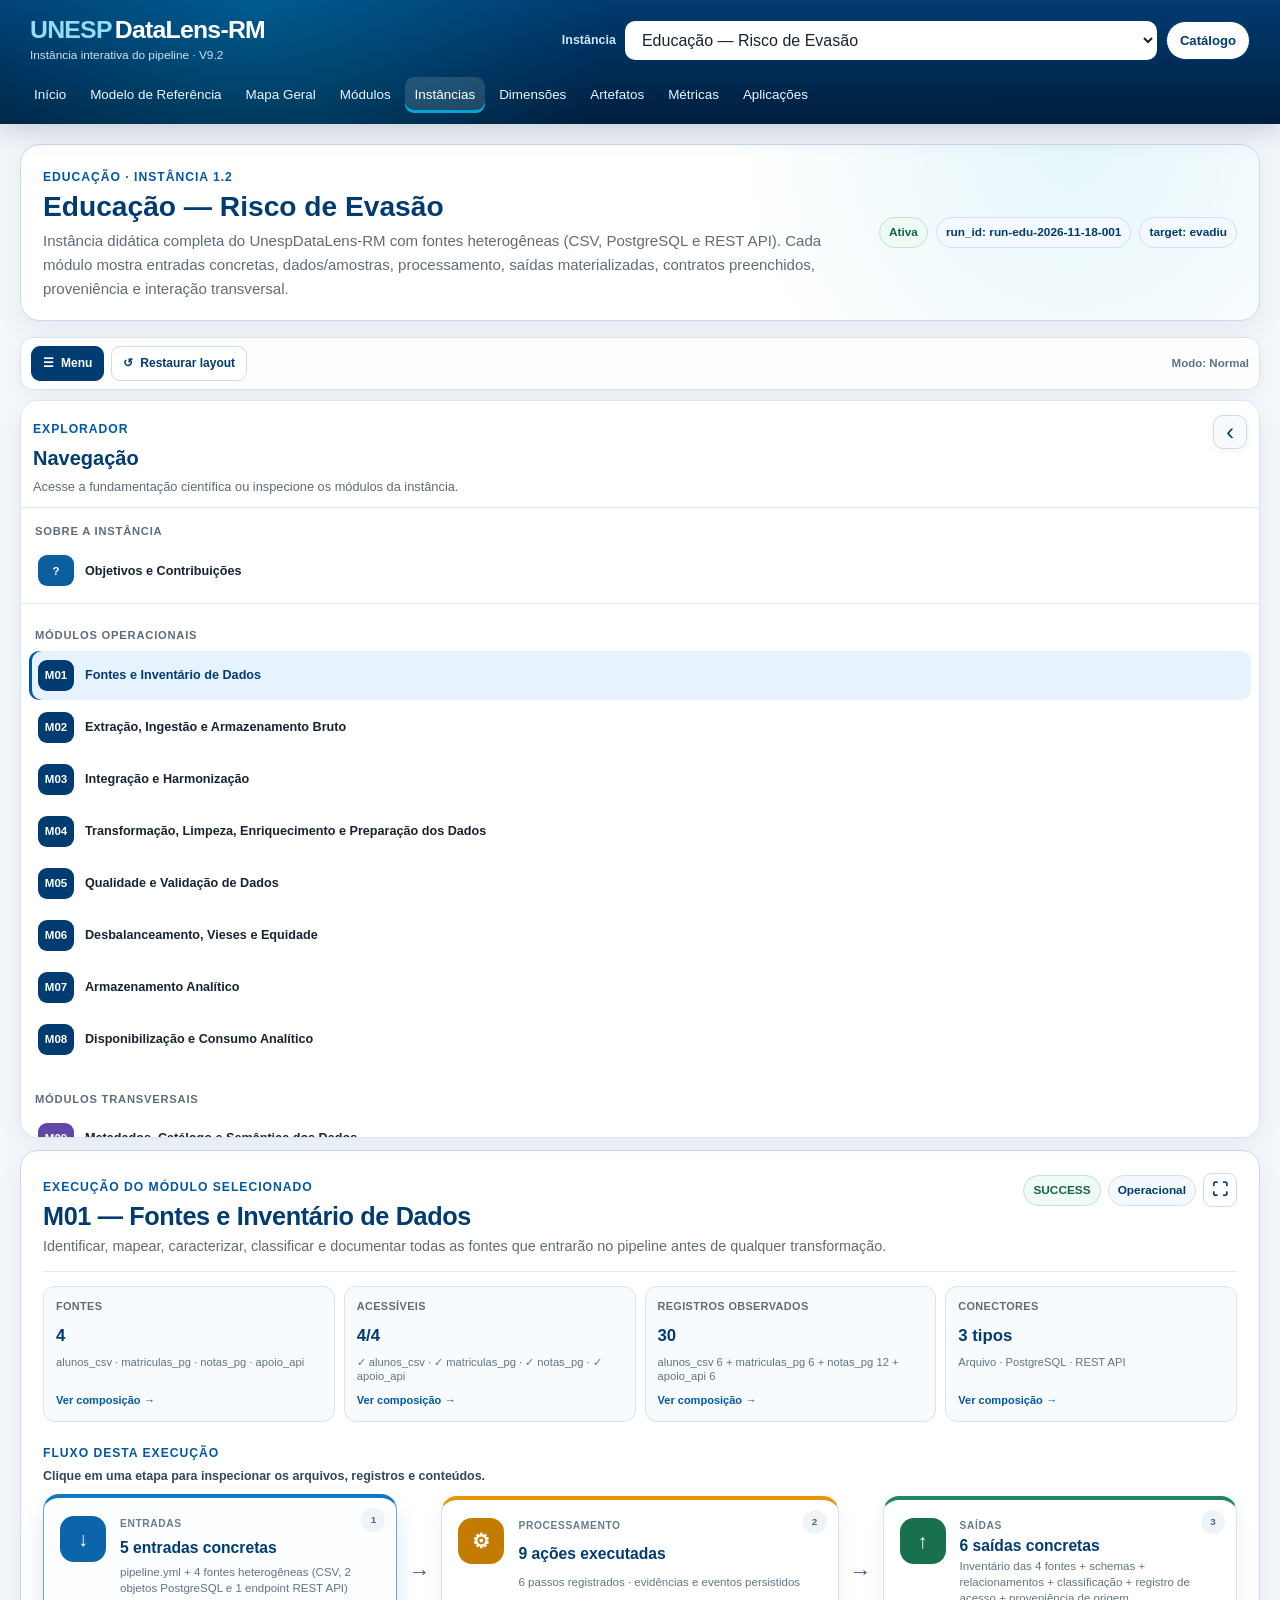
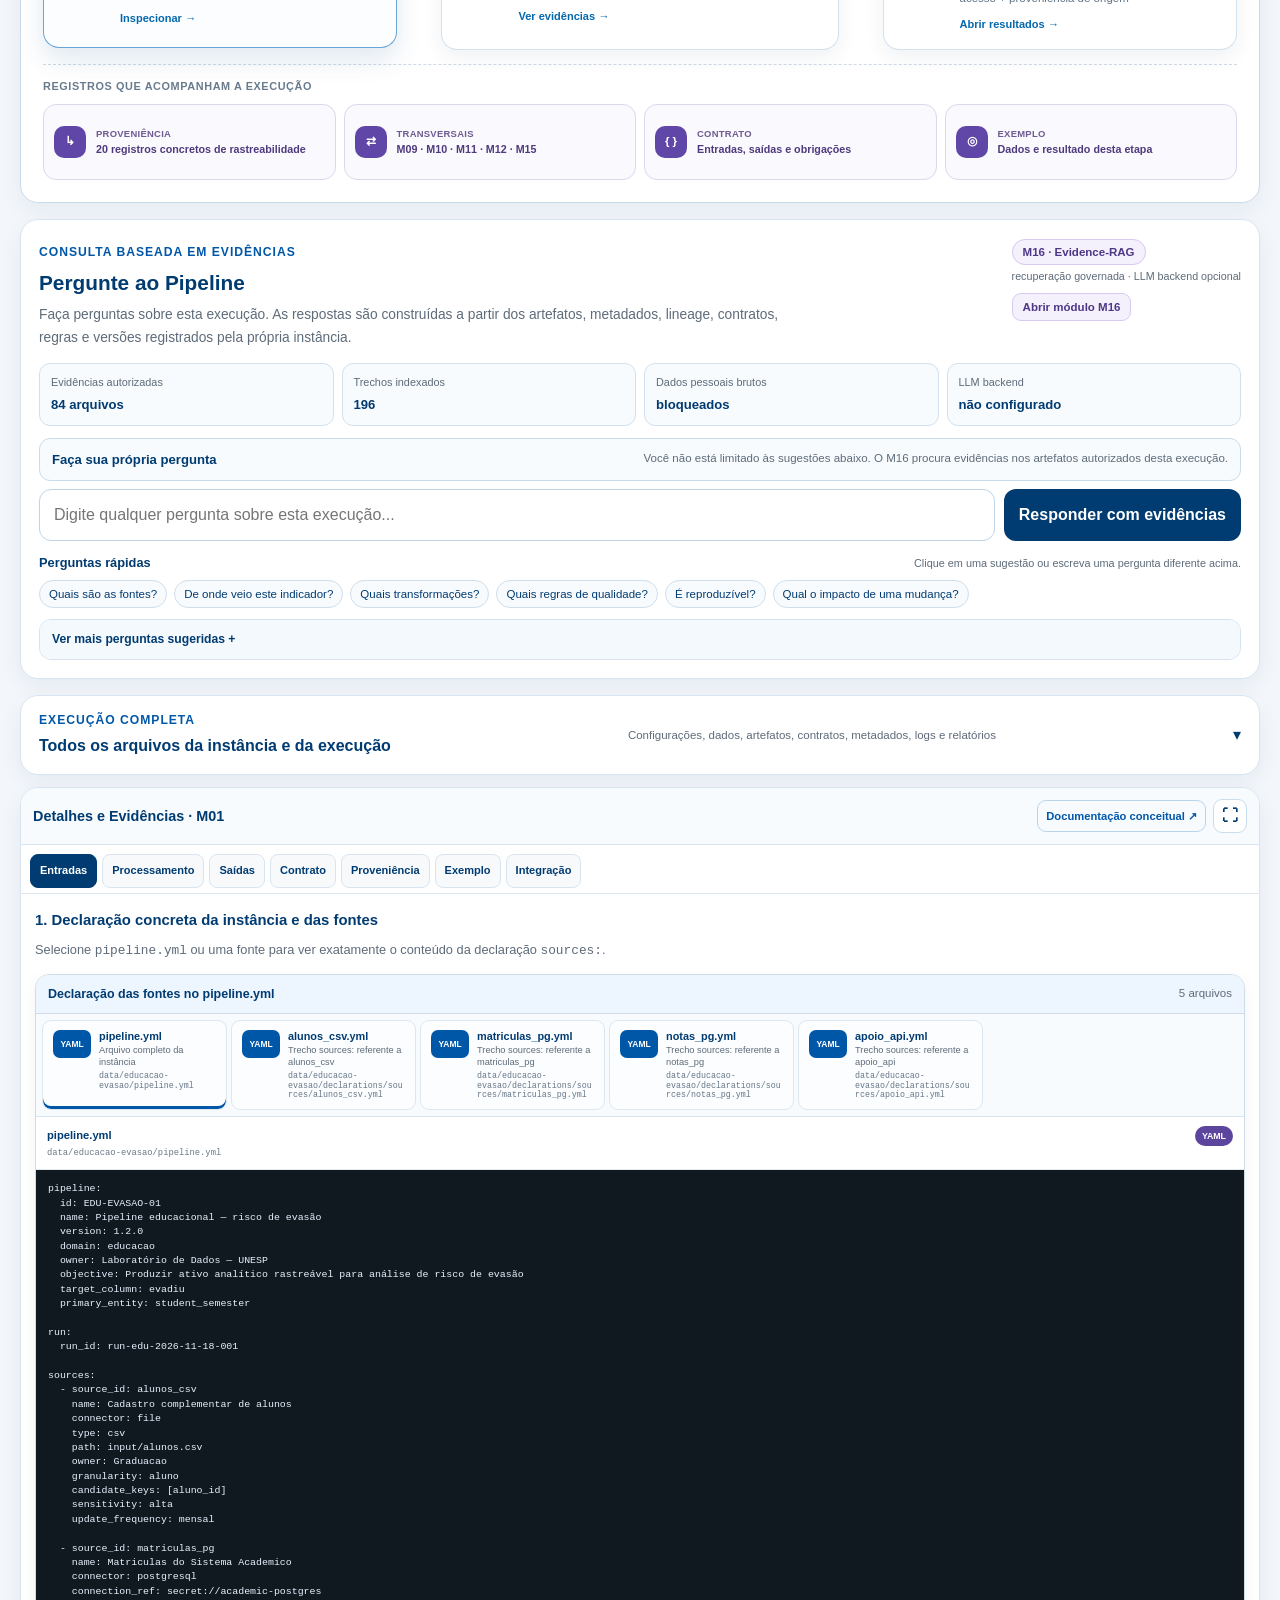
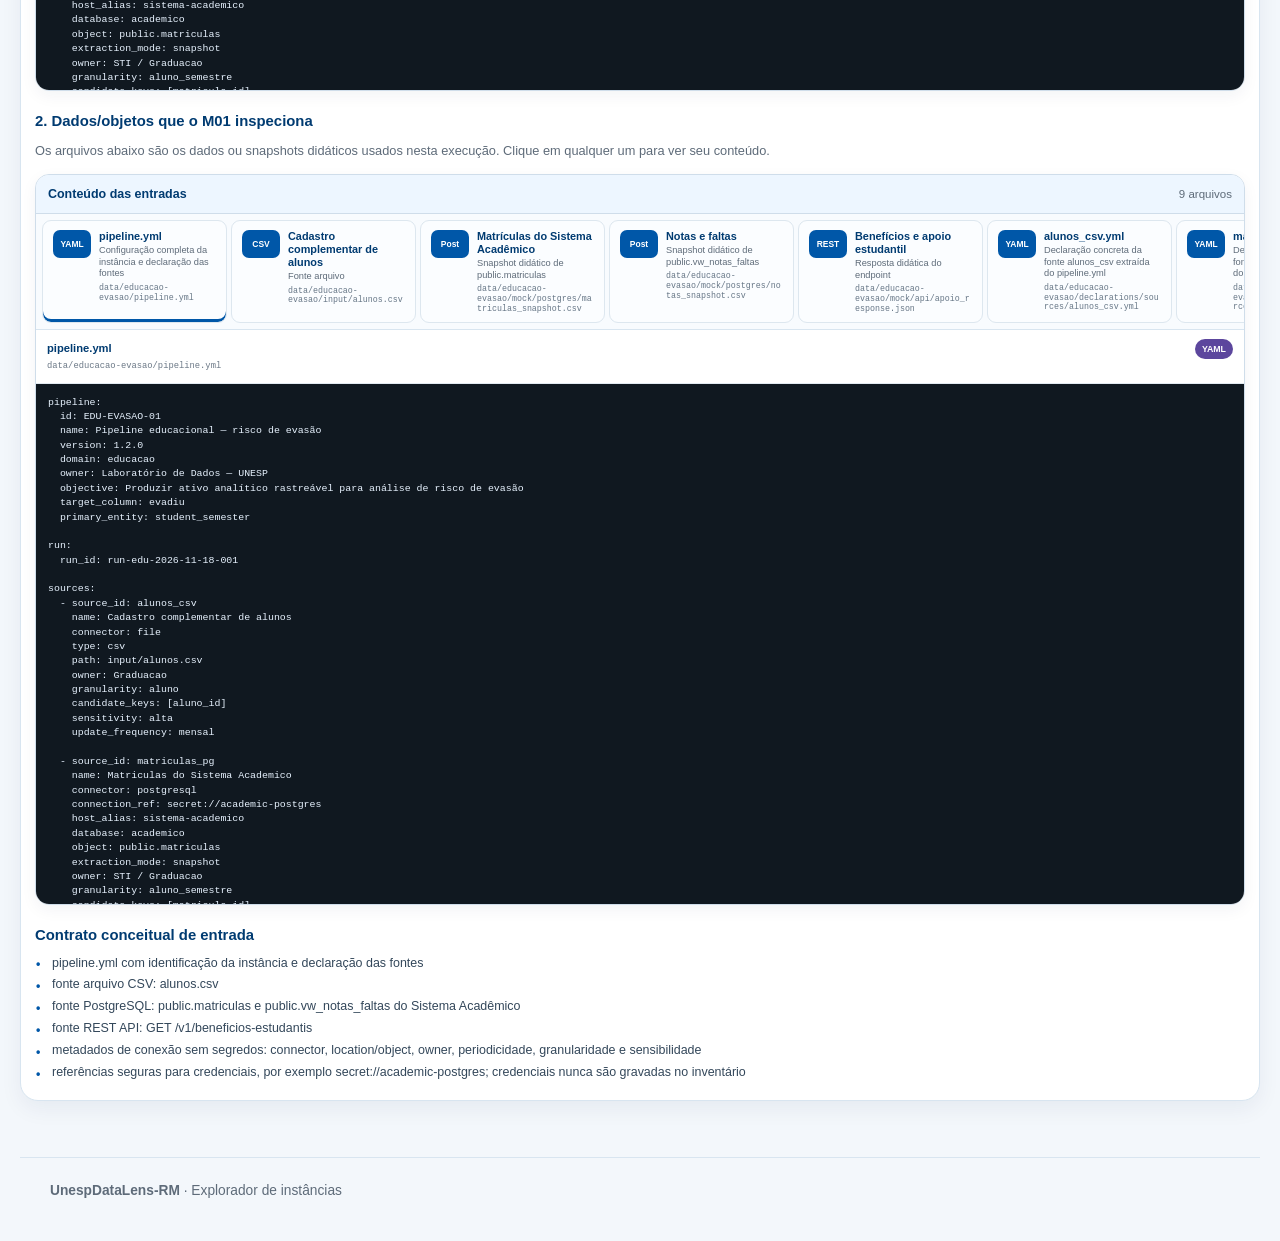
==== commit 984758c1: "Adiciona hipótese central e hipóteses de avaliação na V9.2" ====
--- a/instancias/explorar.html
+++ b/instancias/explorar.html
@@ -14,7 +14,7 @@
 <div class="app">
   <header class="site-header">
     <div class="header-main">
-      <a class="brand" href="https://ronaldocmc.github.io/UnespDataLens-RM/"><span>UNESP</span>DataLens-RM<small>Instância interativa do pipeline · V9.1</small></a>
+      <a class="brand" href="https://ronaldocmc.github.io/UnespDataLens-RM/"><span>UNESP</span>DataLens-RM<small>Instância interativa do pipeline · V9.2</small></a>
       <div class="instance-header-actions">
         <label for="instance-select">Instância</label>
         <select id="instance-select" aria-label="Selecionar instância"></select>
@@ -165,21 +165,49 @@
               <div class="why-section-head">
                 <span>2</span>
                 <div>
-                  <h3>Hipótese ou pressuposto da pesquisa</h3>
-                  <p>A hipótese do documento-base é tratada aqui como aquilo que a instanciação e as avaliações futuras devem ajudar a testar.</p>
-                </div>
-              </div>
+                  <h3>Pressupostos, hipótese central e hipóteses de avaliação</h3>
+                  <p>Os dois enunciados originais permanecem como pressupostos gerais. Para publicação e avaliação empírica, eles são operacionalizados em uma hipótese central e hipóteses específicas testáveis.</p>
+                </div>
+              </div>
+
               <div class="why-hypothesis-grid">
                 <article>
-                  <span>Pressuposto 1</span>
+                  <span>Pressuposto geral 1</span>
                   <strong>Um modelo modular pode elevar a qualidade e a confiabilidade dos ativos analíticos.</strong>
                   <p>A formalização por módulos técnico-operacionais e transversais busca aumentar qualidade, rastreabilidade, governança, reprodutibilidade, reutilização e confiabilidade.</p>
                 </article>
                 <article>
-                  <span>Pressuposto 2</span>
+                  <span>Pressuposto geral 2</span>
                   <strong>A integração das preocupações transversais pode reduzir a fragmentação.</strong>
                   <p>Metadados, catálogo, semântica, lineage, versionamento, qualidade, feature engineering, monitoramento e agentes devem atuar de forma integrada.</p>
                 </article>
+              </div>
+
+              <div class="why-central-hypothesis">
+                <span>Hipótese Central · HC</span>
+                <strong>A adoção do UnespDataLens-RM aumenta a verificabilidade dos pipelines analíticos por meio da produção sistemática e integrada de evidências estruturadas sobre dados, processos, qualidade, governança, proveniência, lineage, versionamento e reprodutibilidade.</strong>
+              </div>
+
+              <div class="why-evaluation-hypotheses">
+                <article><span>H1</span><div><b>Rastreabilidade e proveniência</b><p>Maior completude de rastreabilidade e proveniência do que em pipelines ad hoc.</p></div></article>
+                <article><span>H2</span><div><b>Reprodutibilidade e versionamento</b><p>Maior capacidade de reproduzir e comparar execuções.</p></div></article>
+                <article><span>H3</span><div><b>Metadados e descobribilidade</b><p>Maior cobertura documental e menor esforço para localizar e compreender ativos.</p></div></article>
+                <article><span>H4</span><div><b>Governança verificável</b><p>Maior cobertura e verificabilidade de responsabilidades, permissões, sensibilidade e finalidade.</p></div></article>
+                <article><span>H5</span><div><b>Detecção de defeitos e lacunas</b><p>Maior capacidade de detectar inconsistências, defeitos e lacunas de especificação.</p></div></article>
+                <article><span>H6</span><div><b>Análise de impacto</b><p>Maior precisão e menor esforço para identificar ativos e produtos afetados por mudanças.</p></div></article>
+                <article><span>H7</span><div><b>Esforço de engenharia × benefício posterior</b><p>Maior esforço inicial pode ser compensado por ganhos posteriores em manutenção, descoberta e reprodução.</p></div></article>
+                <article><span>H8</span><div><b>Verificação baseada em evidências</b><p>Maior capacidade de responder corretamente e com evidências a perguntas sobre o pipeline.</p></div></article>
+              </div>
+
+              <div class="why-first-study">
+                <span>Prioridade para o primeiro estudo comparativo</span>
+                <div>
+                  <b>H1 · Rastreabilidade</b>
+                  <b>H2 · Reprodutibilidade</b>
+                  <b>H3 · Metadados/descobribilidade</b>
+                  <b>H8 · Verificação baseada em evidências</b>
+                </div>
+                <p>As demais hipóteses podem ser avaliadas em estudos complementares, evitando que um único artigo tente validar todo o modelo simultaneamente.</p>
               </div>
             </section>
 
--- a/assets/css/pipeline-qa.css
+++ b/assets/css/pipeline-qa.css
@@ -726,3 +726,140 @@
     grid-column:1;
   }
 }
+
+/* Hipótese, Objetivos e Contribuições — V9.1 */
+.why-source-link {
+  display:inline-flex;
+  align-items:center;
+  gap:6px;
+  margin-top:12px;
+  padding:7px 10px;
+  border:1px solid #b9d2e7;
+  border-radius:9px;
+  background:#fff;
+  color:#0b5f9f;
+  font-size:.72rem;
+  font-weight:800;
+  text-decoration:none;
+}
+.why-source-link:hover { background:#edf7ff; }
+
+.why-problem-grid,
+.why-hypothesis-grid,
+.why-objectives-grid,
+.why-evaluation-grid {
+  display:grid;
+  grid-template-columns:repeat(2,minmax(0,1fr));
+  gap:10px;
+}
+.why-problem-grid article,
+.why-hypothesis-grid article,
+.why-objectives-grid article,
+.why-evaluation-grid article {
+  padding:13px;
+  border:1px solid #dce7ef;
+  border-radius:12px;
+  background:#fbfdff;
+}
+.why-problem-grid b,
+.why-evaluation-grid b {
+  display:block;
+  color:var(--blue);
+  font-size:.8rem;
+}
+.why-problem-grid p,
+.why-evaluation-grid p,
+.why-objectives-grid p,
+.why-hypothesis-grid p {
+  margin:5px 0 0;
+  color:var(--muted);
+  font-size:.75rem;
+  line-height:1.48;
+}
+.why-hypothesis-grid article > span,
+.why-objectives-grid article > span {
+  display:block;
+  margin-bottom:6px;
+  color:#4d3887;
+  font-size:.66rem;
+  font-weight:900;
+  text-transform:uppercase;
+  letter-spacing:.04em;
+}
+.why-hypothesis-grid strong {
+  display:block;
+  color:#173d5e;
+  font-size:.83rem;
+  line-height:1.38;
+}
+.why-objective-statement {
+  margin:0 !important;
+  padding:16px 18px;
+  border-left:5px solid #0b5f9f;
+  border-radius:11px;
+  background:#f1f8ff;
+  color:#173d5e !important;
+  font-size:.9rem !important;
+  line-height:1.6 !important;
+}
+.why-refinement-note {
+  margin:13px 0 0 !important;
+  padding:11px 13px;
+  border-radius:10px;
+  background:#f8fbfe;
+}
+.why-contribution-potential {
+  border-style:dashed !important;
+  background:#faf8ff !important;
+}
+.why-evaluation-grid {
+  grid-template-columns:repeat(3,minmax(0,1fr));
+}
+.why-experiment-box {
+  display:grid;
+  grid-template-columns:1fr auto 1fr;
+  gap:12px;
+  align-items:center;
+  margin:14px 0 12px;
+}
+.why-experiment-box > div {
+  padding:13px;
+  border:1px solid #d3e2ee;
+  border-radius:11px;
+  background:#f8fbfe;
+  text-align:center;
+}
+.why-experiment-box > div:last-child {
+  background:#f0faf5;
+  border-color:#c9e5d7;
+}
+.why-experiment-box span,
+.why-experiment-box strong { display:block; }
+.why-experiment-box span {
+  color:var(--muted);
+  font-size:.66rem;
+  font-weight:900;
+  text-transform:uppercase;
+}
+.why-experiment-box strong {
+  margin-top:4px;
+  color:var(--blue);
+  font-size:.82rem;
+}
+.why-experiment-box > b {
+  color:#6a7c8a;
+  font-size:.72rem;
+}
+.why-hypothesis { background:linear-gradient(180deg,#fff,#fbfaff); }
+.why-evaluation { background:linear-gradient(180deg,#fff,#fbfdff); }
+
+@media (max-width:980px) {
+  .why-problem-grid,
+  .why-hypothesis-grid,
+  .why-objectives-grid,
+  .why-evaluation-grid,
+  .why-experiment-box {
+    grid-template-columns:1fr;
+  }
+  .why-experiment-box > b { text-align:center; }
+}
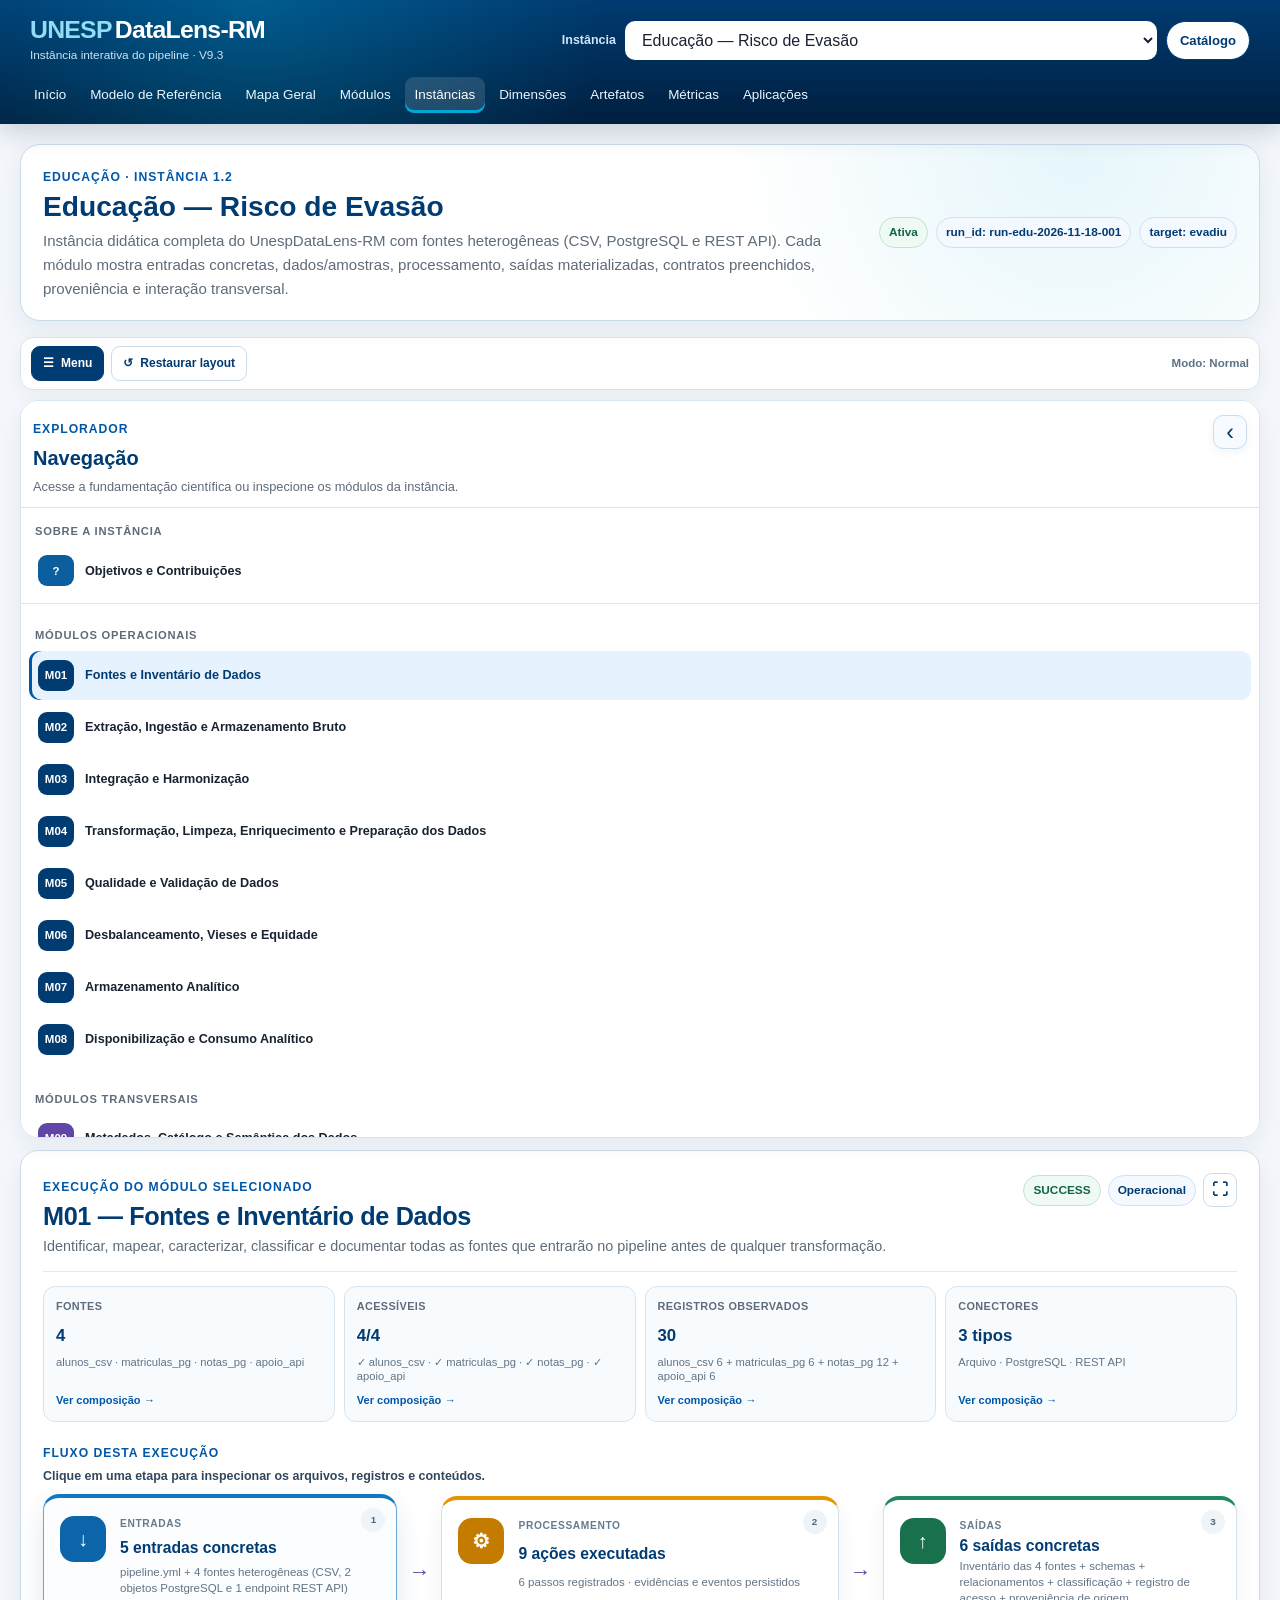
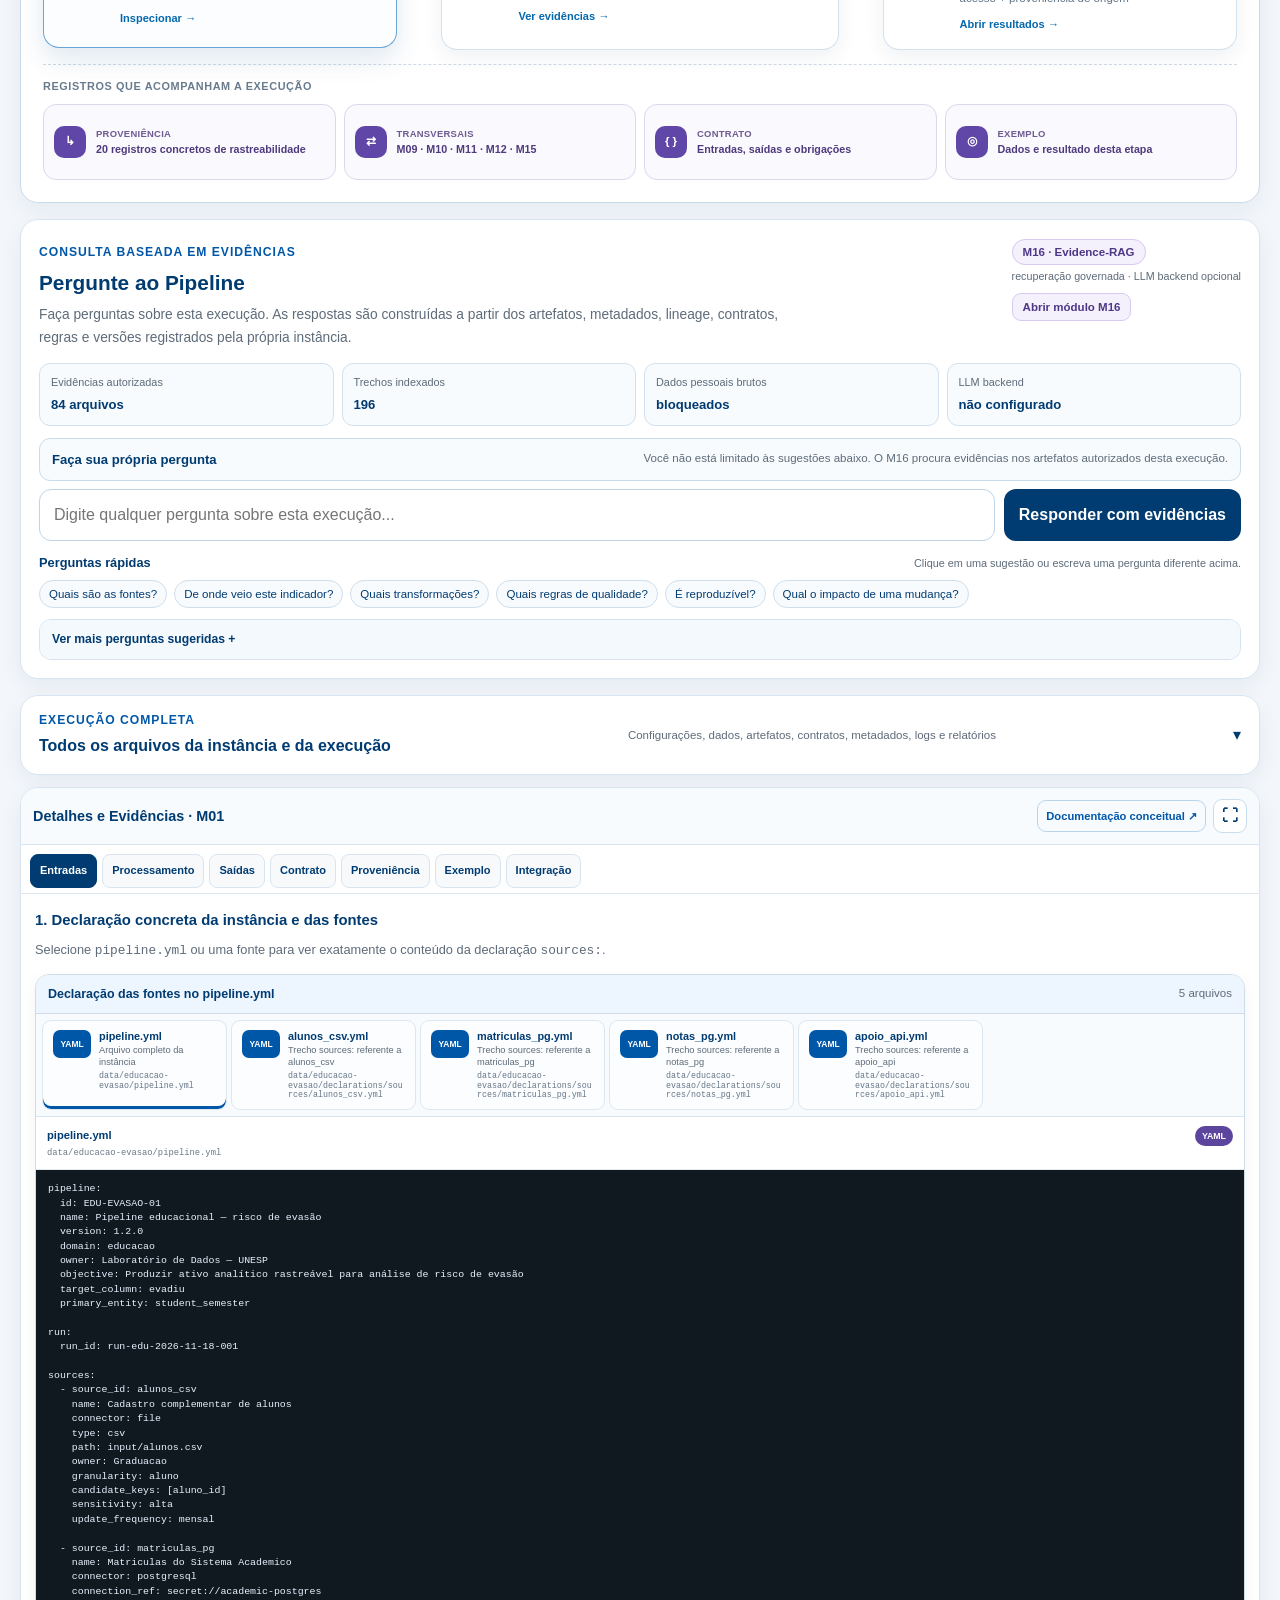
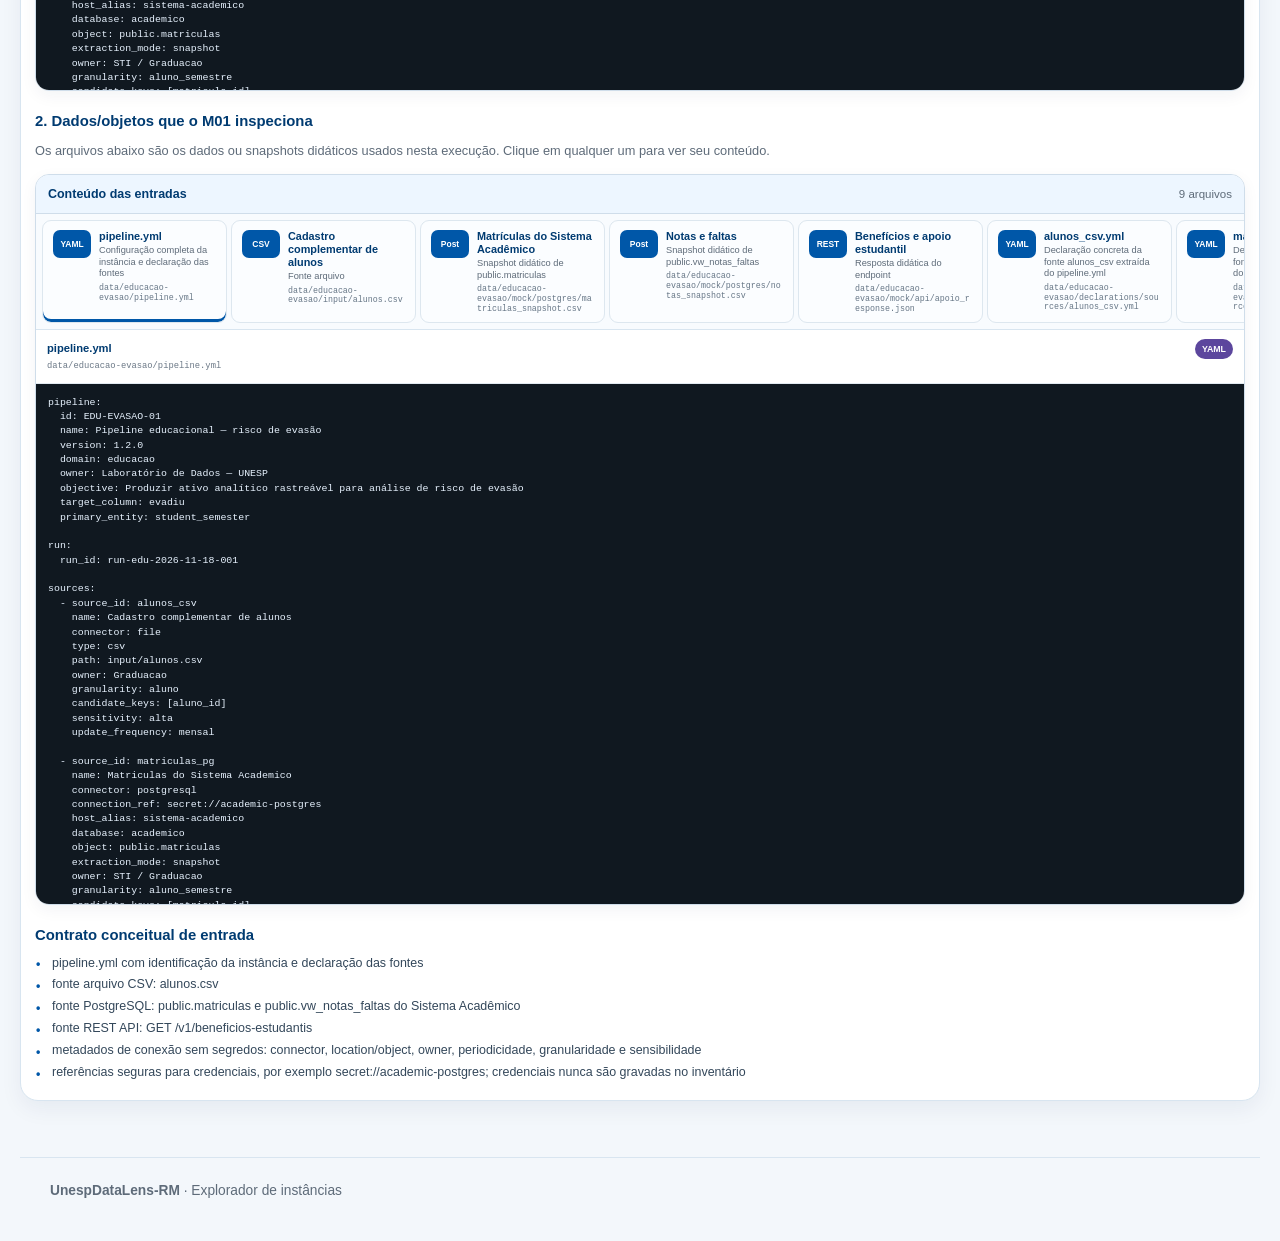
==== commit d3b5454c: "Simplifica hipóteses da pesquisa e remove linguagem editorial V9.3" ====
--- a/instancias/explorar.html
+++ b/instancias/explorar.html
@@ -14,7 +14,7 @@
 <div class="app">
   <header class="site-header">
     <div class="header-main">
-      <a class="brand" href="https://ronaldocmc.github.io/UnespDataLens-RM/"><span>UNESP</span>DataLens-RM<small>Instância interativa do pipeline · V9.2</small></a>
+      <a class="brand" href="https://ronaldocmc.github.io/UnespDataLens-RM/"><span>UNESP</span>DataLens-RM<small>Instância interativa do pipeline · V9.3</small></a>
       <div class="instance-header-actions">
         <label for="instance-select">Instância</label>
         <select id="instance-select" aria-label="Selecionar instância"></select>
@@ -138,9 +138,9 @@
         <section class="why-panel why-panel-expanded why-central-section" id="why-view" aria-labelledby="why-title" hidden>
           <header class="why-central-head">
             <span class="why-central-kicker">Fundamentação científica e estratégia de avaliação</span>
-            <h2 id="why-title">Hipótese, Objetivos e Contribuições do UnespDataLens-RM</h2>
-            <p>Problema de pesquisa, pressuposto científico, objetivos, papel da instanciação, contribuições e avaliação do modelo de referência.</p>
-            <a class="why-source-link" href="https://ronaldocmc.github.io/UnespDataLens-RM/modelo.html#hipotese-ou-pressuposto-da-pesquisa" target="_blank" rel="noopener">Ver texto-base no Modelo de Referência ↗</a>
+            <h2 id="why-title">Hipóteses, Objetivos e Contribuições do UnespDataLens-RM</h2>
+            <p>Problema de pesquisa, proposição, hipóteses, objetivos, papel da instanciação, contribuições e avaliação do modelo de referência.</p>
+            <a class="why-source-link" href="https://ronaldocmc.github.io/UnespDataLens-RM/modelo.html#hipoteses-da-pesquisa" target="_blank" rel="noopener">Ver texto-base no Modelo de Referência ↗</a>
           </header>
 
           <div class="why-panel-body why-longform">
@@ -165,22 +165,15 @@
               <div class="why-section-head">
                 <span>2</span>
                 <div>
-                  <h3>Pressupostos, hipótese central e hipóteses de avaliação</h3>
-                  <p>Os dois enunciados originais permanecem como pressupostos gerais. Para publicação e avaliação empírica, eles são operacionalizados em uma hipótese central e hipóteses específicas testáveis.</p>
-                </div>
-              </div>
-
-              <div class="why-hypothesis-grid">
-                <article>
-                  <span>Pressuposto geral 1</span>
-                  <strong>Um modelo modular pode elevar a qualidade e a confiabilidade dos ativos analíticos.</strong>
-                  <p>A formalização por módulos técnico-operacionais e transversais busca aumentar qualidade, rastreabilidade, governança, reprodutibilidade, reutilização e confiabilidade.</p>
-                </article>
-                <article>
-                  <span>Pressuposto geral 2</span>
-                  <strong>A integração das preocupações transversais pode reduzir a fragmentação.</strong>
-                  <p>Metadados, catálogo, semântica, lineage, versionamento, qualidade, feature engineering, monitoramento e agentes devem atuar de forma integrada.</p>
-                </article>
+                  <h3>Hipóteses da pesquisa</h3>
+                  <p>A proposição de pesquisa sintetiza a ideia que orienta o artefato. A partir dela, define-se uma hipótese central e hipóteses específicas que podem ser avaliadas empiricamente.</p>
+                </div>
+              </div>
+
+              <div class="why-research-proposition">
+                <span>Proposição de Pesquisa</span>
+                <strong>A organização modular do pipeline e a integração sistemática de capacidades transversais podem reduzir a fragmentação dos processos analíticos e favorecer a produção de ativos mais confiáveis, rastreáveis, governados e reprodutíveis.</strong>
+                <p>Essa proposição reúne as ideias que originalmente apareciam separadas — modularização do pipeline e integração de metadados, qualidade, governança, proveniência, lineage, versionamento, monitoramento e apoio inteligente — e fornece a base conceitual para as hipóteses testáveis.</p>
               </div>
 
               <div class="why-central-hypothesis">
@@ -189,25 +182,25 @@
               </div>
 
               <div class="why-evaluation-hypotheses">
-                <article><span>H1</span><div><b>Rastreabilidade e proveniência</b><p>Maior completude de rastreabilidade e proveniência do que em pipelines ad hoc.</p></div></article>
-                <article><span>H2</span><div><b>Reprodutibilidade e versionamento</b><p>Maior capacidade de reproduzir e comparar execuções.</p></div></article>
-                <article><span>H3</span><div><b>Metadados e descobribilidade</b><p>Maior cobertura documental e menor esforço para localizar e compreender ativos.</p></div></article>
-                <article><span>H4</span><div><b>Governança verificável</b><p>Maior cobertura e verificabilidade de responsabilidades, permissões, sensibilidade e finalidade.</p></div></article>
-                <article><span>H5</span><div><b>Detecção de defeitos e lacunas</b><p>Maior capacidade de detectar inconsistências, defeitos e lacunas de especificação.</p></div></article>
-                <article><span>H6</span><div><b>Análise de impacto</b><p>Maior precisão e menor esforço para identificar ativos e produtos afetados por mudanças.</p></div></article>
-                <article><span>H7</span><div><b>Esforço de engenharia × benefício posterior</b><p>Maior esforço inicial pode ser compensado por ganhos posteriores em manutenção, descoberta e reprodução.</p></div></article>
-                <article><span>H8</span><div><b>Verificação baseada em evidências</b><p>Maior capacidade de responder corretamente e com evidências a perguntas sobre o pipeline.</p></div></article>
+                <article><span>H1</span><div><b>Rastreabilidade e proveniência</b><p>Pipelines orientados pelo UnespDataLens-RM apresentam maior completude de rastreabilidade e proveniência do que pipelines ad hoc.</p></div></article>
+                <article><span>H2</span><div><b>Reprodutibilidade e versionamento</b><p>Pipelines orientados pelo modelo apresentam maior capacidade de reproduzir e comparar execuções.</p></div></article>
+                <article><span>H3</span><div><b>Metadados e descobribilidade</b><p>A integração sistemática de metadados aumenta a cobertura documental e reduz o esforço para localizar e compreender ativos.</p></div></article>
+                <article><span>H4</span><div><b>Governança verificável</b><p>O modelo aumenta a cobertura e a verificabilidade de responsabilidades, permissões, sensibilidade, finalidade e restrições de uso.</p></div></article>
+                <article><span>H5</span><div><b>Detecção de defeitos e lacunas</b><p>Artefatos, contratos, métricas e critérios estruturados aumentam a capacidade de detectar inconsistências e lacunas de especificação.</p></div></article>
+                <article><span>H6</span><div><b>Análise de impacto</b><p>O lineage estruturado aumenta a precisão e reduz o esforço para identificar ativos e produtos afetados por mudanças.</p></div></article>
+                <article><span>H7</span><div><b>Esforço de engenharia × benefício posterior</b><p>O esforço inicial adicional pode ser compensado por ganhos posteriores em rastreabilidade, manutenção, descoberta e reprodução.</p></div></article>
+                <article><span>H8</span><div><b>Verificação baseada em evidências</b><p>Evidências estruturadas aumentam a capacidade de responder corretamente, de forma rastreável e fundamentada, a perguntas sobre o pipeline.</p></div></article>
               </div>
 
               <div class="why-first-study">
-                <span>Prioridade para o primeiro estudo comparativo</span>
+                <span>Hipóteses prioritárias para avaliação inicial</span>
                 <div>
                   <b>H1 · Rastreabilidade</b>
                   <b>H2 · Reprodutibilidade</b>
                   <b>H3 · Metadados/descobribilidade</b>
                   <b>H8 · Verificação baseada em evidências</b>
                 </div>
-                <p>As demais hipóteses podem ser avaliadas em estudos complementares, evitando que um único artigo tente validar todo o modelo simultaneamente.</p>
+                <p>A avaliação inicial pode concentrar-se nessas quatro hipóteses, enquanto as demais são investigadas em estudos e instanciações complementares.</p>
               </div>
             </section>
 
--- a/assets/css/pipeline-qa.css
+++ b/assets/css/pipeline-qa.css
@@ -863,3 +863,99 @@
   }
   .why-experiment-box > b { text-align:center; }
 }
+
+/* Hipótese central e hipóteses de avaliação — V9.2 */
+.why-central-hypothesis {
+  margin:14px 0;
+  padding:16px 18px;
+  border:1px solid #bfd8ea;
+  border-left:5px solid #0b5f9f;
+  border-radius:12px;
+  background:linear-gradient(135deg,#eef7ff,#f8fbfe);
+}
+.why-central-hypothesis span {
+  display:block;
+  margin-bottom:6px;
+  color:#0b5f9f;
+  font-size:.68rem;
+  font-weight:900;
+  letter-spacing:.06em;
+  text-transform:uppercase;
+}
+.why-central-hypothesis strong {
+  color:#173d5e;
+  font-size:.9rem;
+  line-height:1.55;
+}
+.why-evaluation-hypotheses {
+  display:grid;
+  grid-template-columns:repeat(2,minmax(0,1fr));
+  gap:9px;
+}
+.why-evaluation-hypotheses article {
+  display:grid;
+  grid-template-columns:36px 1fr;
+  gap:10px;
+  padding:12px;
+  border:1px solid #dce7ef;
+  border-radius:11px;
+  background:#fbfdff;
+}
+.why-evaluation-hypotheses article > span {
+  display:grid;
+  place-items:center;
+  width:34px;
+  height:34px;
+  border-radius:10px;
+  background:#4d3887;
+  color:#fff;
+  font-size:.7rem;
+  font-weight:900;
+}
+.why-evaluation-hypotheses b {
+  color:#173d5e;
+  font-size:.78rem;
+}
+.why-evaluation-hypotheses p {
+  margin:4px 0 0;
+  color:var(--muted);
+  font-size:.72rem;
+  line-height:1.45;
+}
+.why-first-study {
+  margin-top:13px;
+  padding:13px 14px;
+  border:1px dashed #baaee0;
+  border-radius:11px;
+  background:#faf8ff;
+}
+.why-first-study > span {
+  display:block;
+  margin-bottom:7px;
+  color:#4d3887;
+  font-size:.68rem;
+  font-weight:900;
+  text-transform:uppercase;
+}
+.why-first-study > div {
+  display:flex;
+  gap:7px;
+  flex-wrap:wrap;
+}
+.why-first-study > div b {
+  padding:6px 8px;
+  border-radius:999px;
+  background:#eee9fb;
+  color:#4d3887;
+  font-size:.68rem;
+}
+.why-first-study p {
+  margin:8px 0 0;
+  color:var(--muted);
+  font-size:.72rem;
+  line-height:1.45;
+}
+
+@media (max-width:980px) {
+  .why-evaluation-hypotheses { grid-template-columns:1fr; }
+}
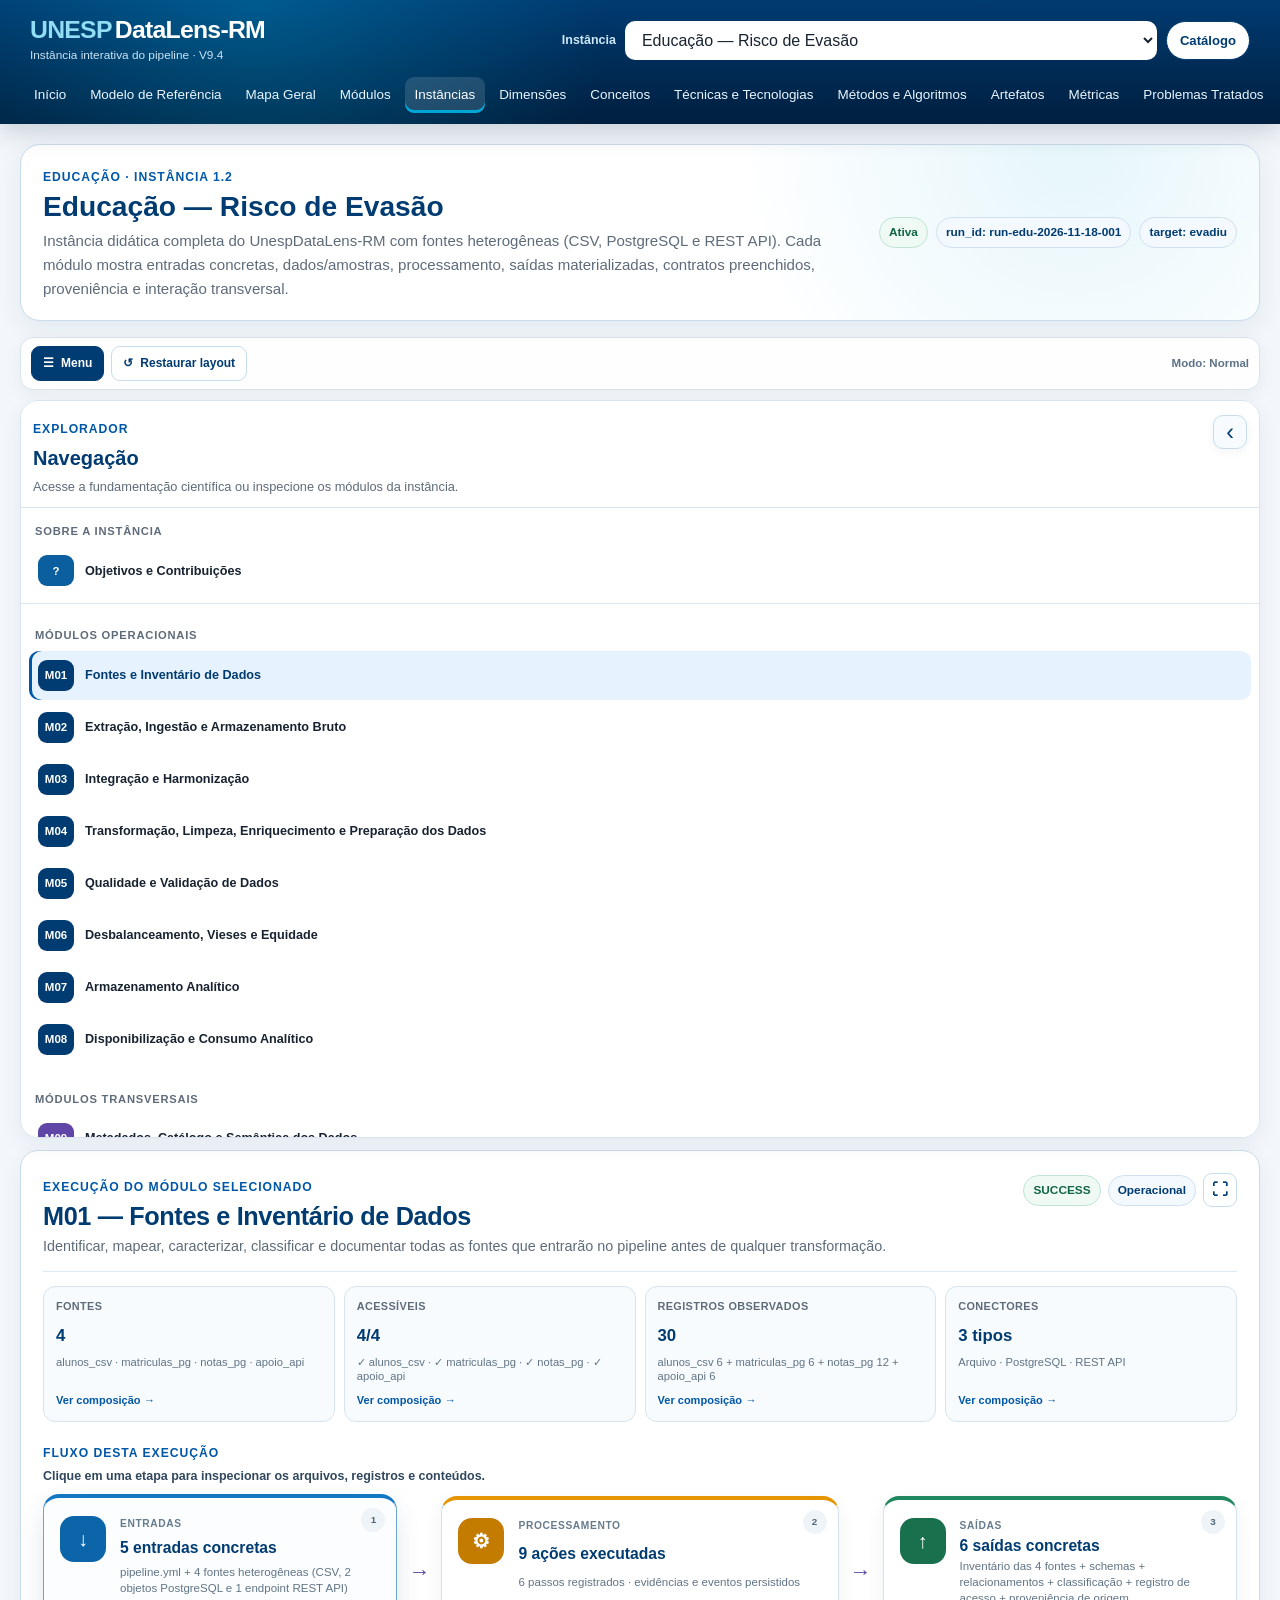
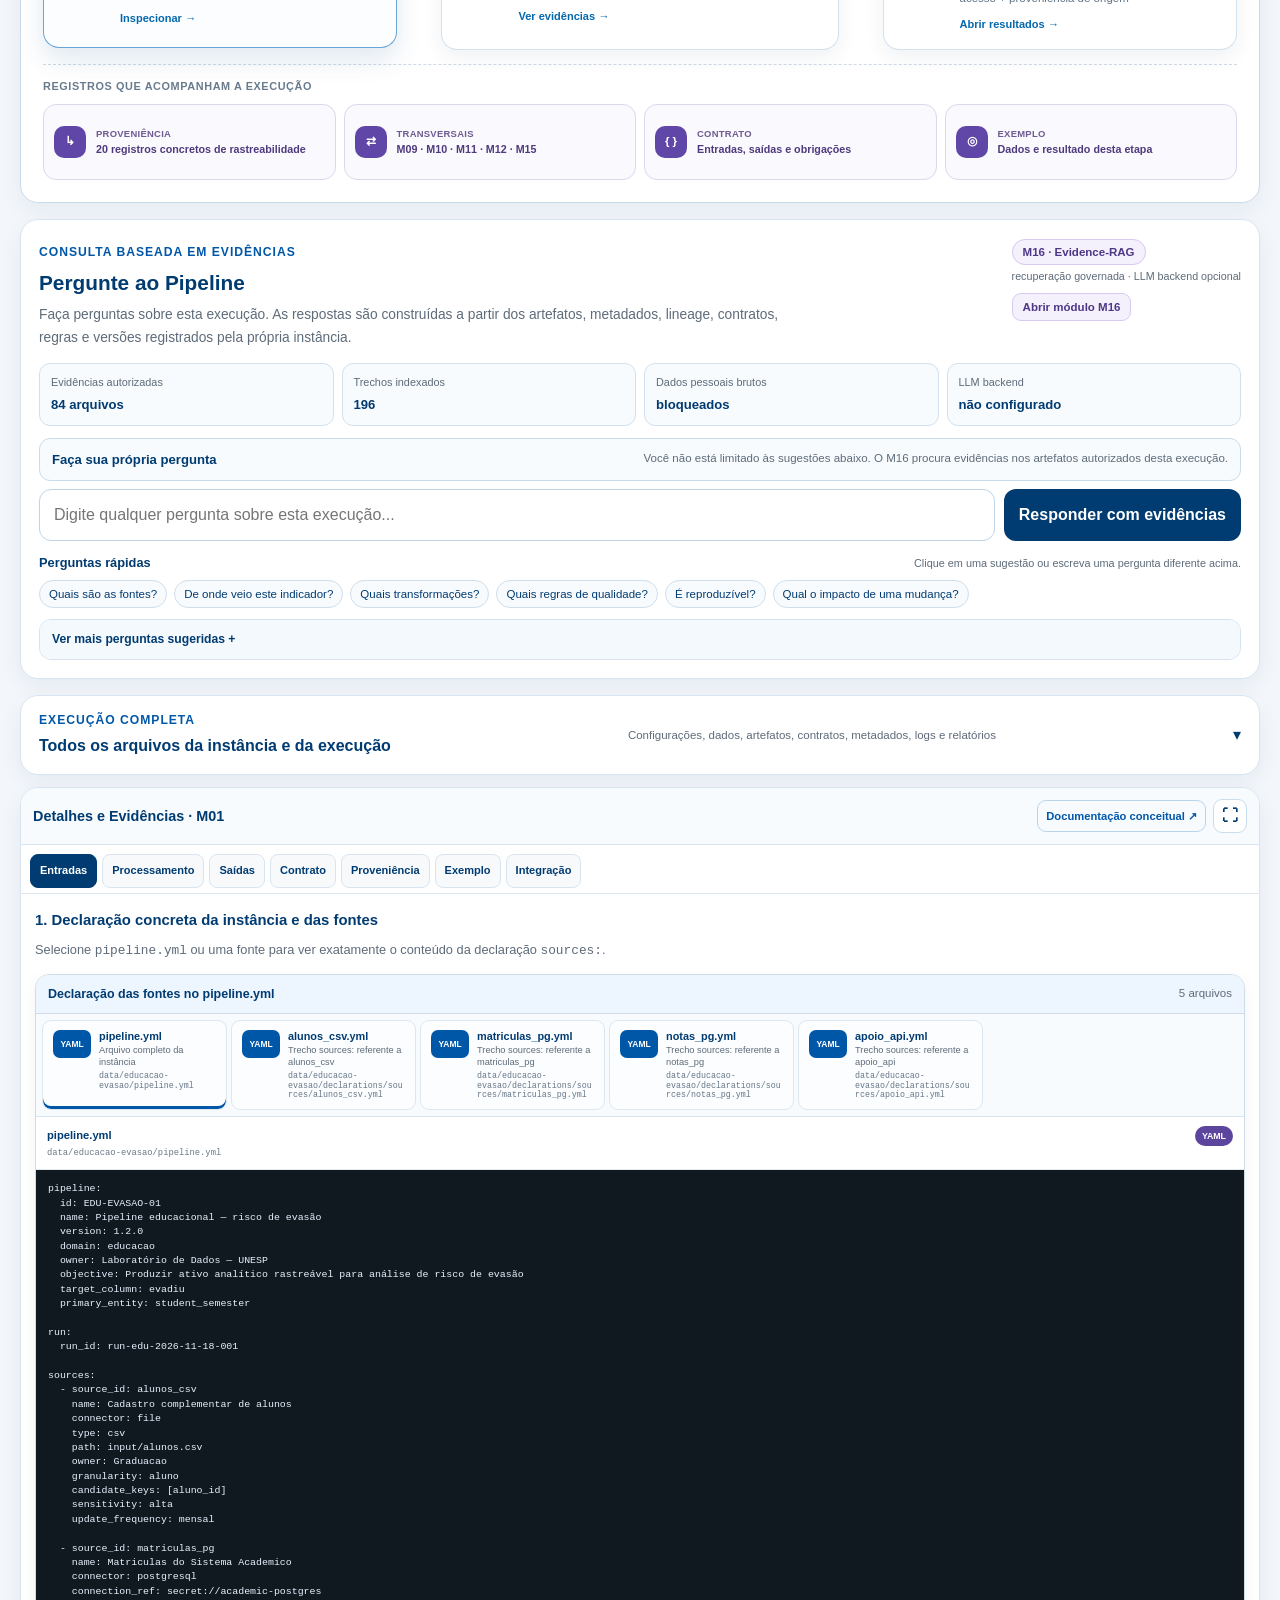
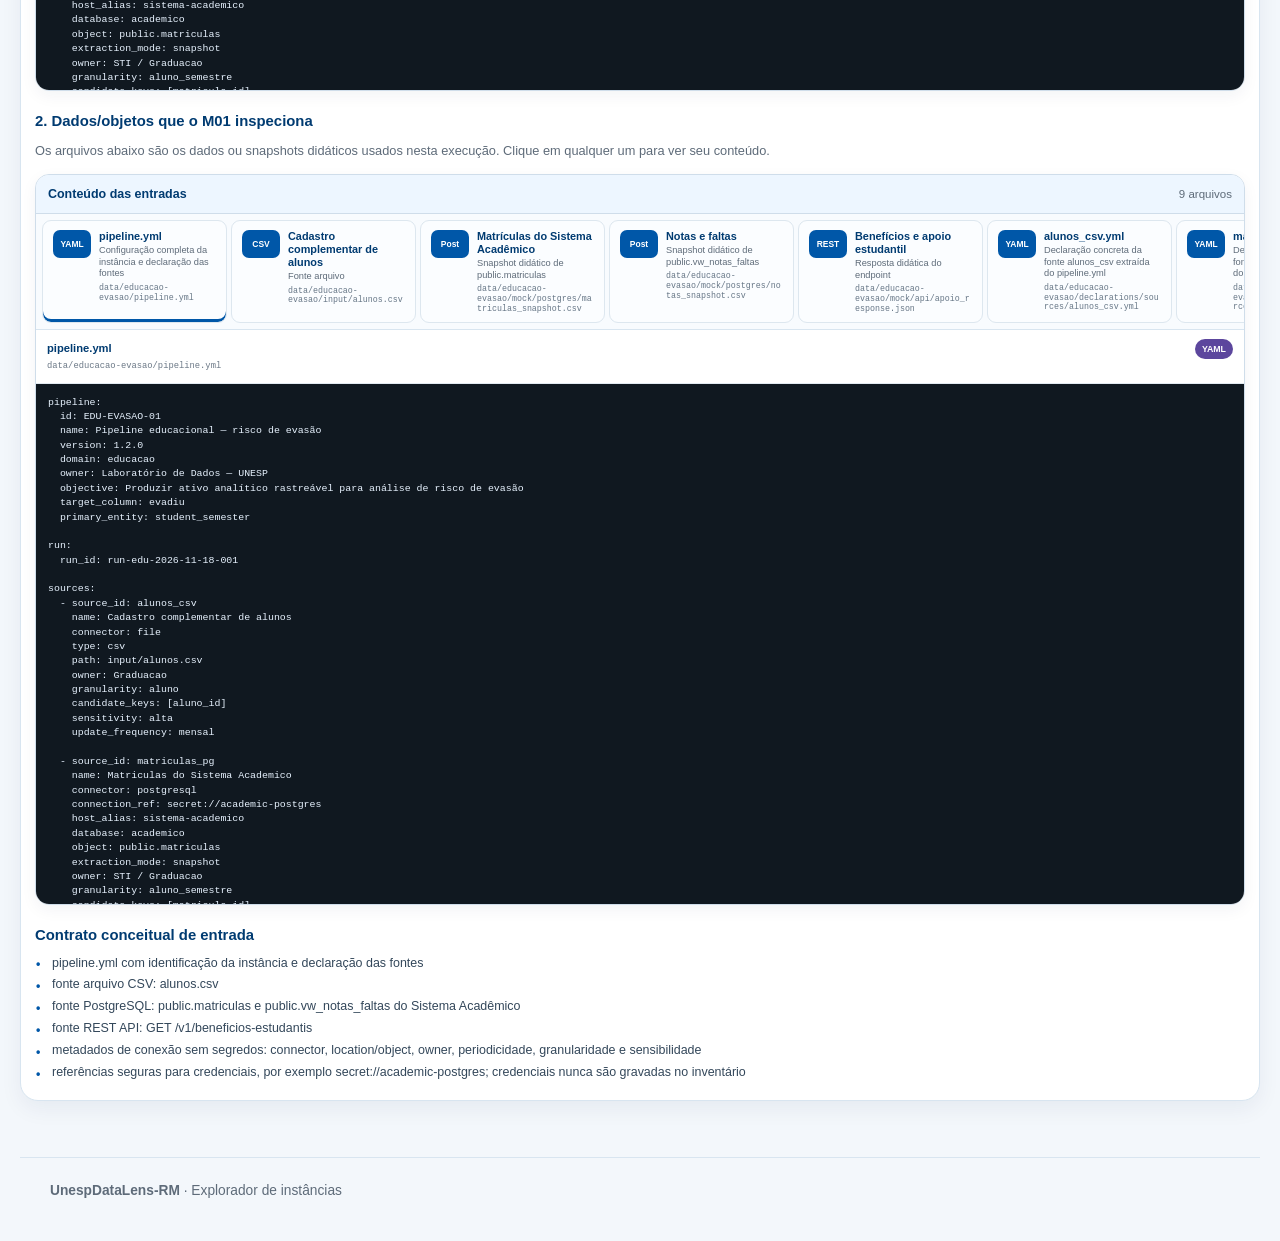
==== commit 77dd3cfc: "Unifica navegação global do explorador V9.4" ====
--- a/instancias/explorar.html
+++ b/instancias/explorar.html
@@ -14,7 +14,7 @@
 <div class="app">
   <header class="site-header">
     <div class="header-main">
-      <a class="brand" href="https://ronaldocmc.github.io/UnespDataLens-RM/"><span>UNESP</span>DataLens-RM<small>Instância interativa do pipeline · V9.3</small></a>
+      <a class="brand" href="https://ronaldocmc.github.io/UnespDataLens-RM/"><span>UNESP</span>DataLens-RM<small>Instância interativa do pipeline · V9.4</small></a>
       <div class="instance-header-actions">
         <label for="instance-select">Instância</label>
         <select id="instance-select" aria-label="Selecionar instância"></select>
@@ -26,11 +26,17 @@
       <a href="https://ronaldocmc.github.io/UnespDataLens-RM/modelo.html">Modelo de Referência</a>
       <a href="https://ronaldocmc.github.io/UnespDataLens-RM/mapa.html">Mapa Geral</a>
       <a href="https://ronaldocmc.github.io/UnespDataLens-RM/modulos/">Módulos</a>
-      <a class="active" href="index.html">Instâncias</a>
+      <a class="active" href="https://ronaldocmc.github.io/UnespDataLens-Ins/instancias/" aria-current="page">Instâncias</a>
       <a href="https://ronaldocmc.github.io/UnespDataLens-RM/dimensoes/">Dimensões</a>
+      <a href="https://ronaldocmc.github.io/UnespDataLens-RM/conceitos/">Conceitos</a>
+      <a href="https://ronaldocmc.github.io/UnespDataLens-RM/tecnicas/">Técnicas e Tecnologias</a>
+      <a href="https://ronaldocmc.github.io/UnespDataLens-RM/metodos/">Métodos e Algoritmos</a>
       <a href="https://ronaldocmc.github.io/UnespDataLens-RM/artefatos/">Artefatos</a>
       <a href="https://ronaldocmc.github.io/UnespDataLens-RM/metricas/">Métricas</a>
+      <a href="https://ronaldocmc.github.io/UnespDataLens-RM/problemas/">Problemas Tratados</a>
       <a href="https://ronaldocmc.github.io/UnespDataLens-RM/aplicacoes/">Aplicações</a>
+      <a href="https://ronaldocmc.github.io/UnespDataLens-RM/trilhas/">Trilhas de Estudo</a>
+      <a href="https://ronaldocmc.github.io/UnespDataLens-RM/busca.html">Busca</a>
     </nav>
   </header>
 
--- a/assets/css/pipeline-qa.css
+++ b/assets/css/pipeline-qa.css
@@ -959,3 +959,34 @@
 @media (max-width:980px) {
   .why-evaluation-hypotheses { grid-template-columns:1fr; }
 }
+
+/* Proposição de pesquisa — V9.3 */
+.why-research-proposition {
+  margin:0 0 14px;
+  padding:16px 18px;
+  border:1px solid #d6dcef;
+  border-left:5px solid #4d3887;
+  border-radius:12px;
+  background:linear-gradient(135deg,#faf8ff,#f7f9fd);
+}
+.why-research-proposition > span {
+  display:block;
+  margin-bottom:6px;
+  color:#4d3887;
+  font-size:.68rem;
+  font-weight:900;
+  letter-spacing:.06em;
+  text-transform:uppercase;
+}
+.why-research-proposition strong {
+  display:block;
+  color:#2f2852;
+  font-size:.88rem;
+  line-height:1.55;
+}
+.why-research-proposition p {
+  margin:8px 0 0;
+  color:var(--muted);
+  font-size:.75rem;
+  line-height:1.5;
+}
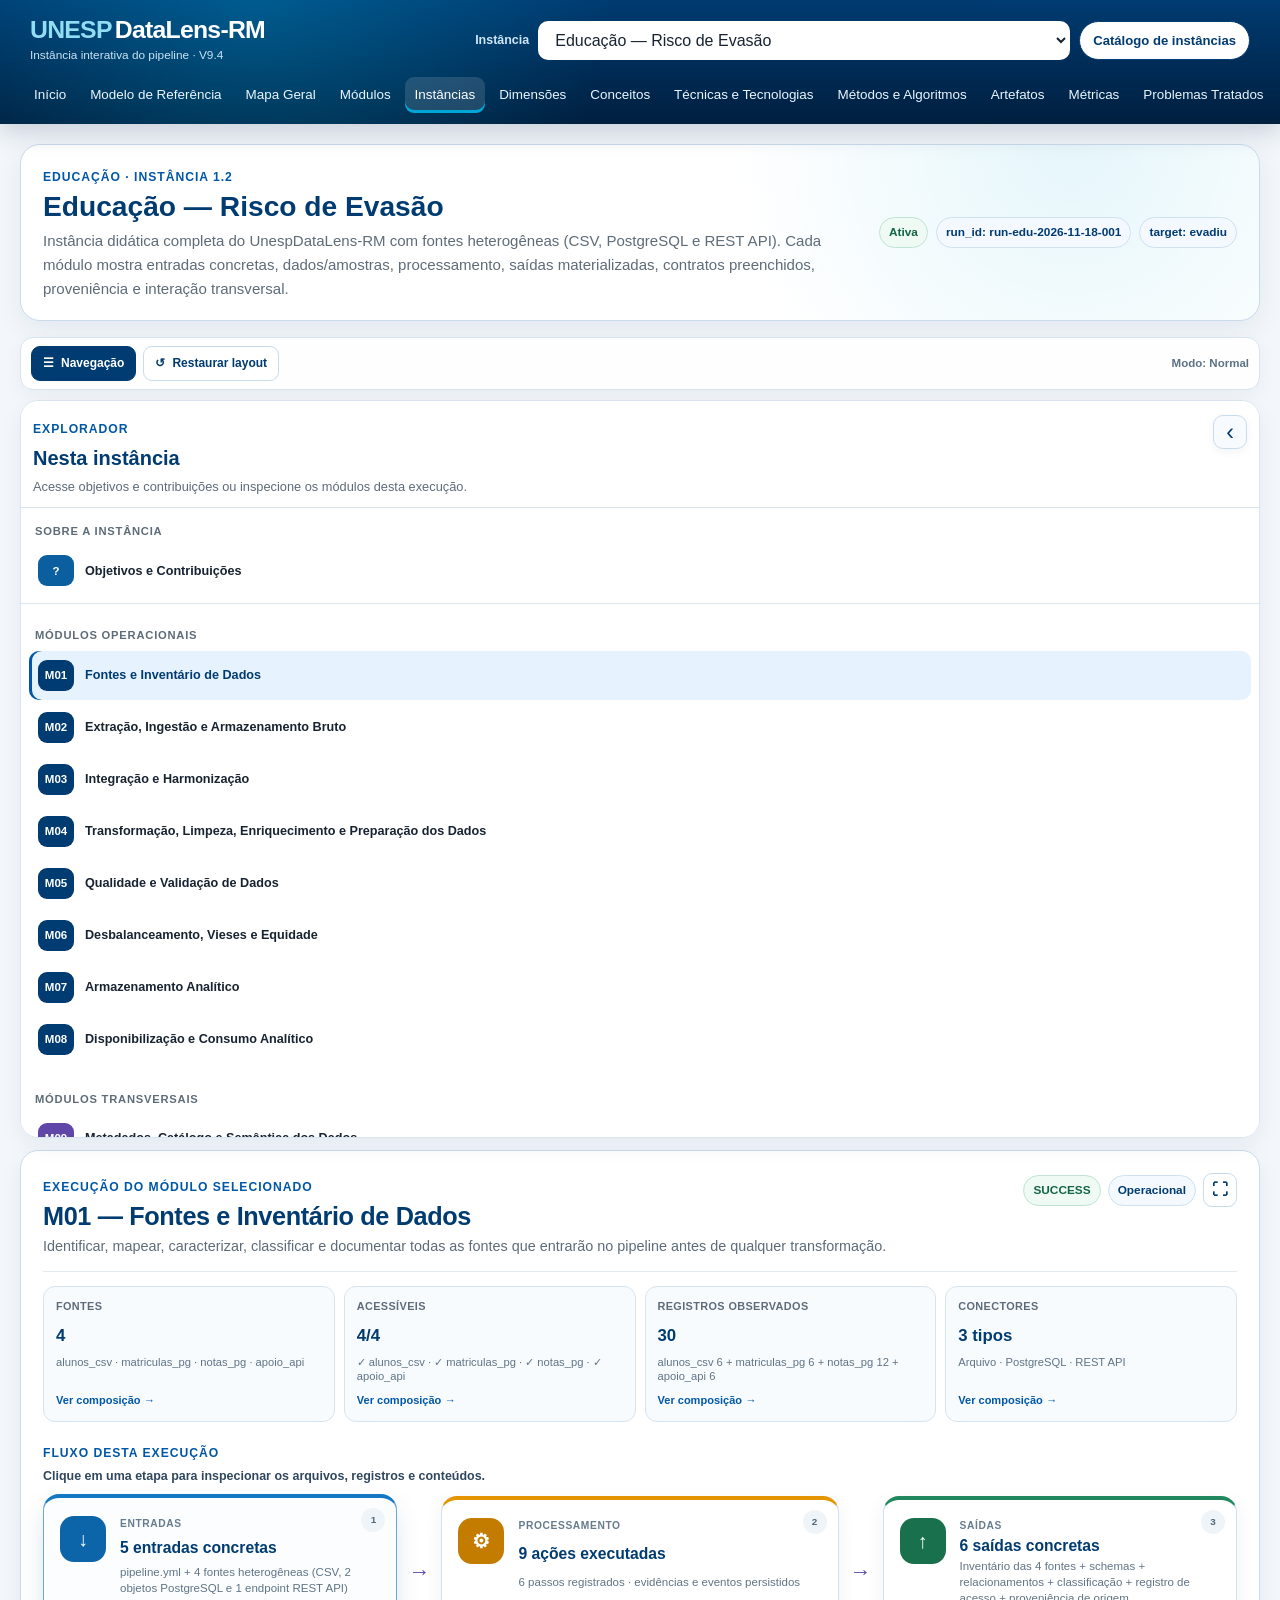
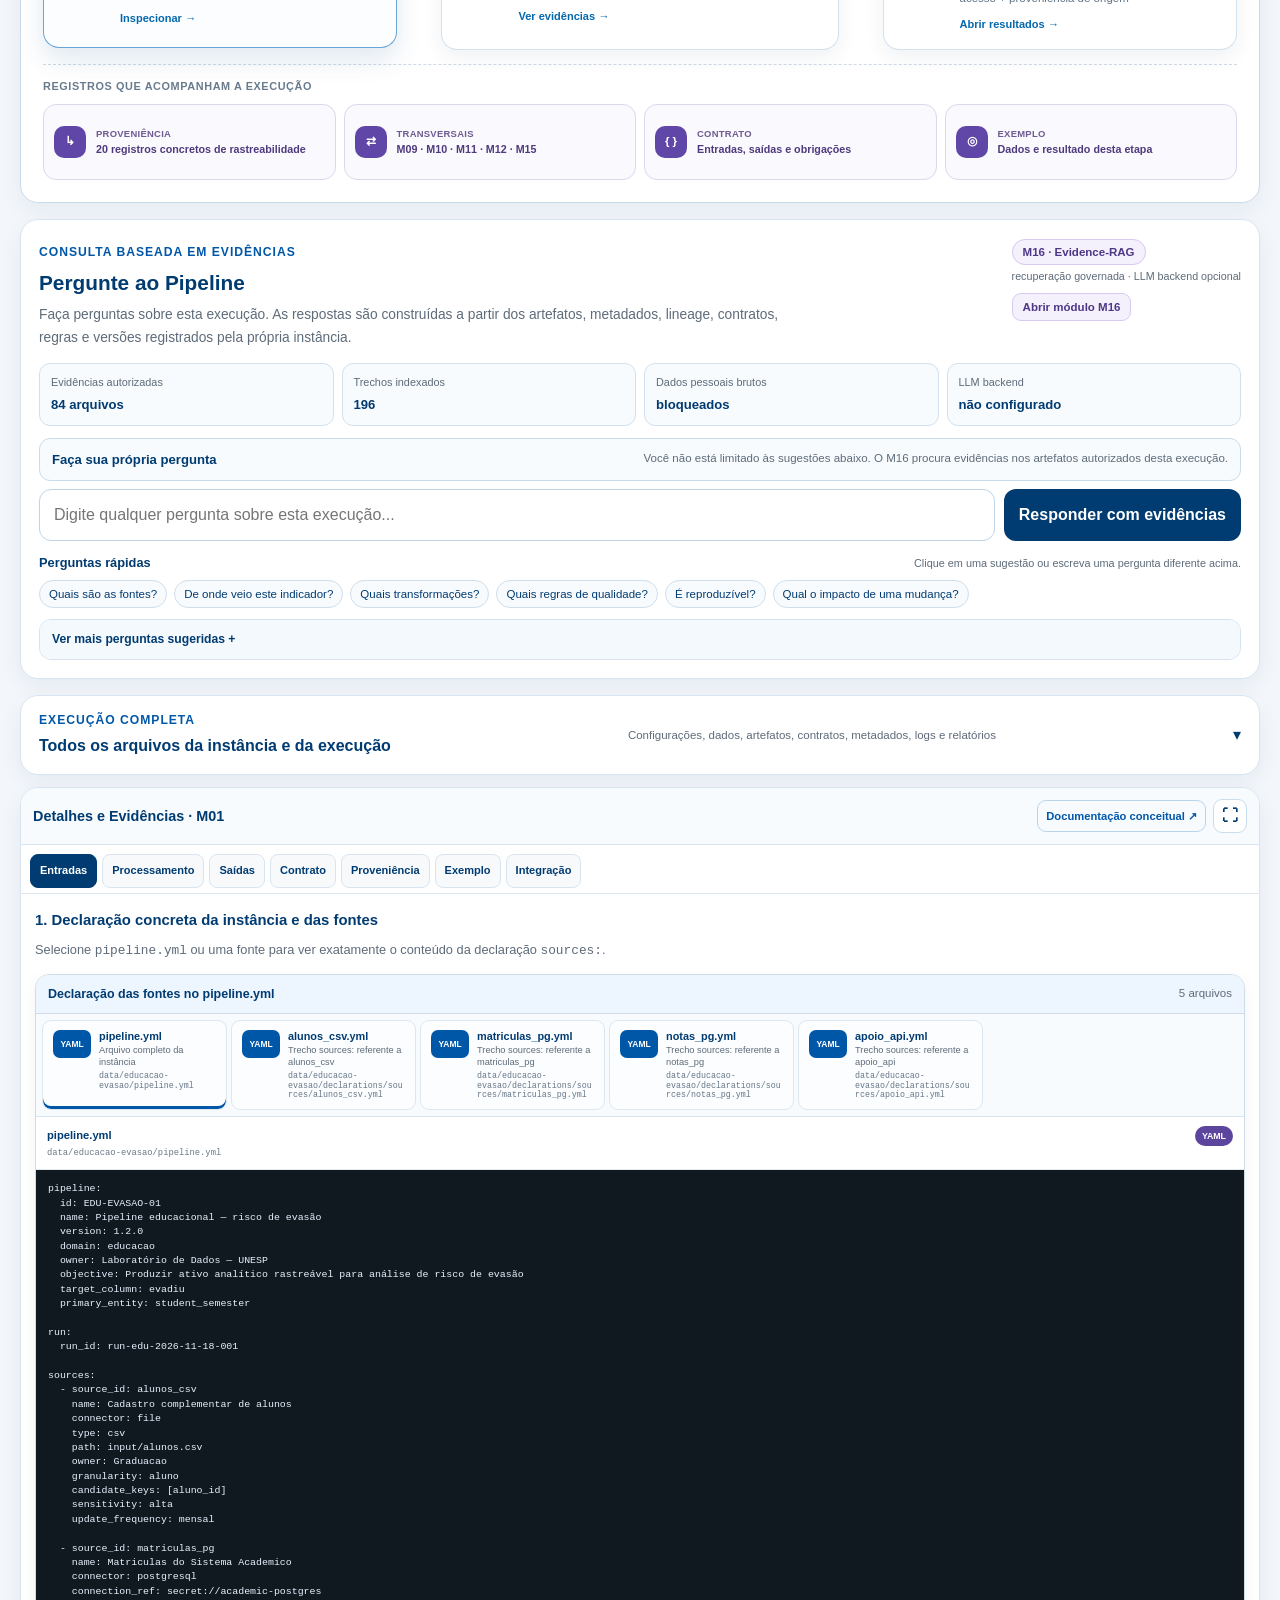
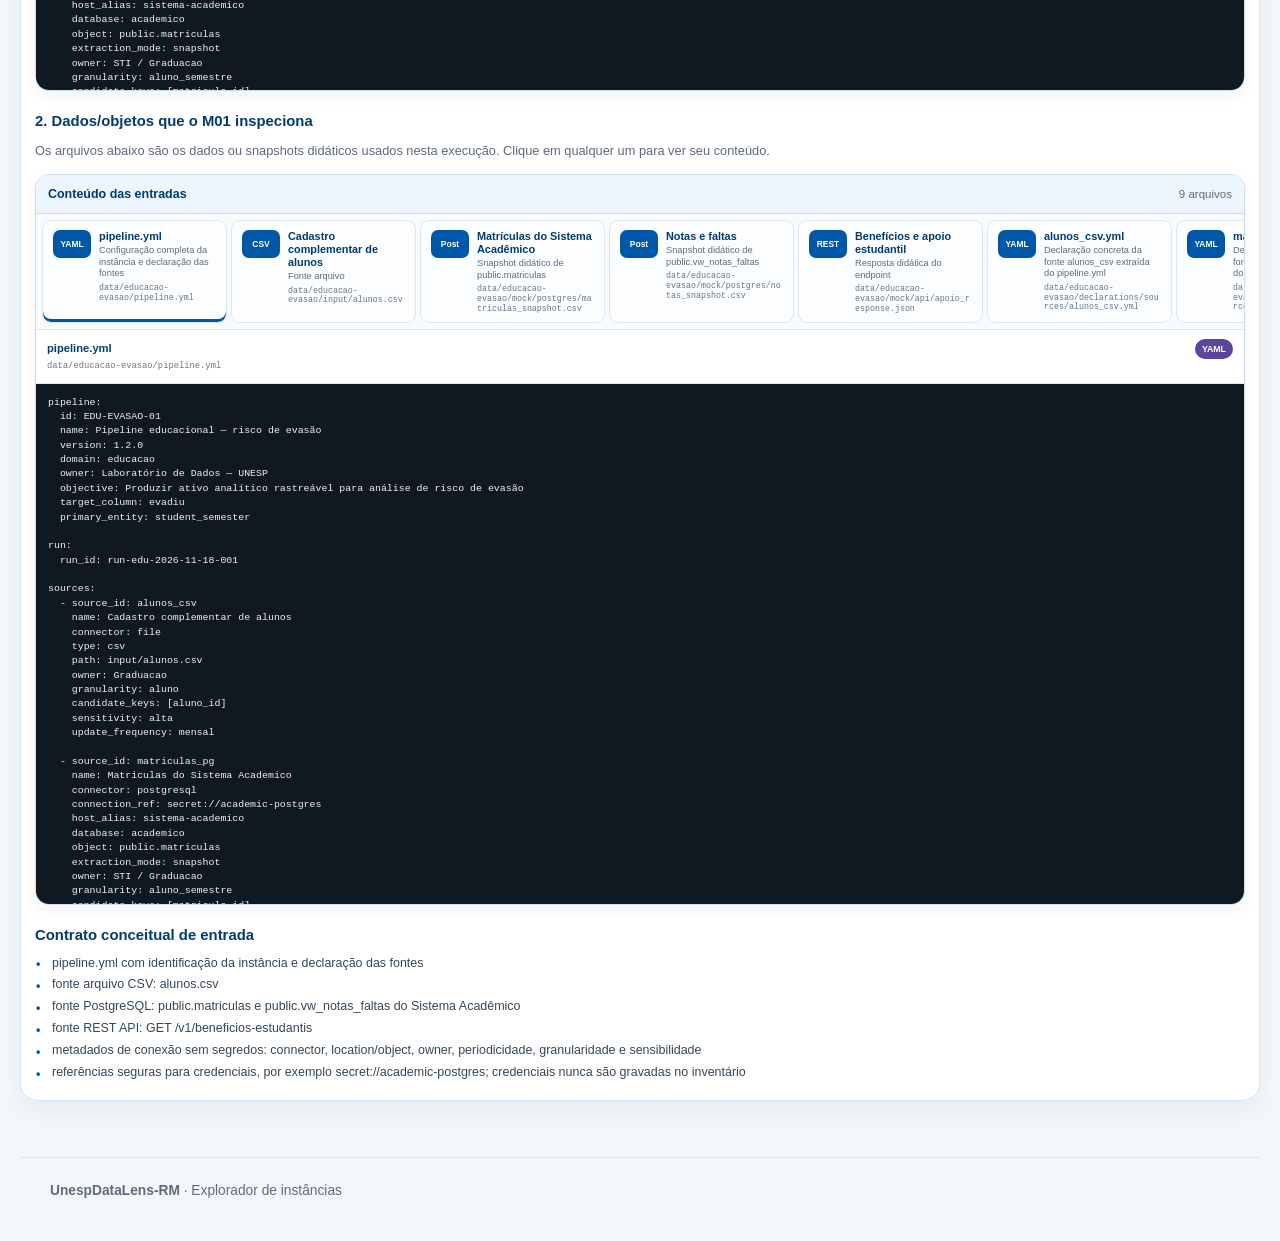
==== commit 9c6be3b4: "Distingue navegação global e navegação local da instância" ====
--- a/instancias/explorar.html
+++ b/instancias/explorar.html
@@ -18,7 +18,7 @@
       <div class="instance-header-actions">
         <label for="instance-select">Instância</label>
         <select id="instance-select" aria-label="Selecionar instância"></select>
-        <a class="btn compact secondary" href="index.html">Catálogo</a>
+        <a class="btn compact secondary" href="index.html">Catálogo de instâncias</a>
       </div>
     </div>
     <nav class="top-nav" aria-label="Navegação principal">
@@ -45,7 +45,7 @@
 
     <div class="layout-toolbar" role="toolbar" aria-label="Controles do layout">
       <div class="layout-toolbar-left">
-        <button type="button" class="layout-button" id="modules-toggle" aria-pressed="false" title="Ocultar ou mostrar o menu de módulos">☰ <span>Menu</span></button>
+        <button type="button" class="layout-button" id="modules-toggle" aria-pressed="false" title="Ocultar ou mostrar a navegação desta instância">☰ <span>Navegação</span></button>
         <button type="button" class="layout-button" id="restore-layout" title="Restaurar as três áreas da interface">↺ <span>Restaurar layout</span></button>
       </div>
       <div class="layout-mode-indicator" id="layout-mode-indicator" aria-live="polite">Modo: Normal</div>
@@ -57,14 +57,14 @@
           <div class="sidebar-title-row">
             <div class="sidebar-title-copy">
               <span class="eyebrow">Explorador</span>
-              <h2>Navegação</h2>
+              <h2>Nesta instância</h2>
             </div>
-            <button type="button" class="sidebar-toggle" id="sidebar-toggle" aria-expanded="true" aria-controls="module-list" title="Recolher menu de módulos">
+            <button type="button" class="sidebar-toggle" id="sidebar-toggle" aria-expanded="true" aria-controls="module-list" title="Recolher navegação da instância">
               <span class="sidebar-toggle-icon" aria-hidden="true">‹</span>
-              <span class="sr-only">Recolher menu de módulos</span>
+              <span class="sr-only">Recolher navegação da instância</span>
             </button>
           </div>
-          <p>Acesse a fundamentação científica ou inspecione os módulos da instância.</p>
+          <p>Acesse objetivos e contribuições ou inspecione os módulos desta execução.</p>
         </div>
         <div id="module-list"></div>
       </aside>
--- a/assets/css/main.css
+++ b/assets/css/main.css
@@ -14,7 +14,7 @@
 .header-main{display:flex;align-items:center;justify-content:space-between;gap:28px;width:min(1440px,100%);margin:0 auto;padding:17px 30px 13px}
 .brand{display:block;flex:0 0 auto;color:#fff;font-size:1.55rem;font-weight:800;line-height:1.05;letter-spacing:-.03em}.brand:hover{text-decoration:none}.brand>span{margin-right:3px;color:#91ddf4}
 .brand small{display:block;max-width:430px;margin-top:5px;color:#c9e3f6;font-size:.74rem;font-weight:400;line-height:1.35;letter-spacing:0}
-.top-nav{display:flex;gap:4px;width:100%;padding:0 24px 11px;overflow-x:auto;scrollbar-width:thin;white-space:nowrap}
+.top-nav{display:flex;gap:4px;width:min(1440px,100%);margin:0 auto;padding:0 24px 11px;overflow-x:auto;scrollbar-width:thin;white-space:nowrap}
 .top-nav a{display:block;flex:0 0 auto;padding:7px 10px;border-radius:9px;color:#eaf6ff;font-size:.84rem}.top-nav a:hover,.top-nav a.active{color:#fff;background:rgba(255,255,255,.13);text-decoration:none}.top-nav a.active{box-shadow:inset 0 -3px 0 var(--cyan)}
 .main{width:100%;margin-left:0}.content{width:min(1240px,100%);margin:0 auto;padding:24px 30px 84px}
 .eyebrow{color:var(--blue-2);font-size:.76rem;font-weight:800;letter-spacing:.08em;text-transform:uppercase}
@@ -22,4 +22,4 @@
 .badge{display:inline-flex;padding:5px 10px;border:1px solid #bdd6f3;border-radius:999px;color:var(--blue);background:var(--blue-3);font-size:.78rem;font-weight:700;letter-spacing:.03em;text-transform:uppercase}
 .footer{width:min(1240px,100%);margin:0 auto;padding:22px 30px 40px;color:var(--muted);font-size:.86rem;border-top:1px solid var(--border)}
 .reading-progress{position:fixed;top:0;right:0;left:0;z-index:40;height:3px;pointer-events:none}.reading-progress span{display:block;width:0;height:100%;background:var(--cyan)}
-@media(max-width:900px){.header-main{align-items:flex-start;flex-direction:column;padding:14px 18px 10px}.top-nav{padding:0 14px 10px}.footer{padding:18px}.brand{font-size:1.3rem}}
+@media(max-width:900px){.header-main{align-items:flex-start;flex-direction:column;padding:14px 18px 10px}.top-nav{padding:0 14px 10px}.footer{padding:18px}.brand{font-size:1.3rem}}
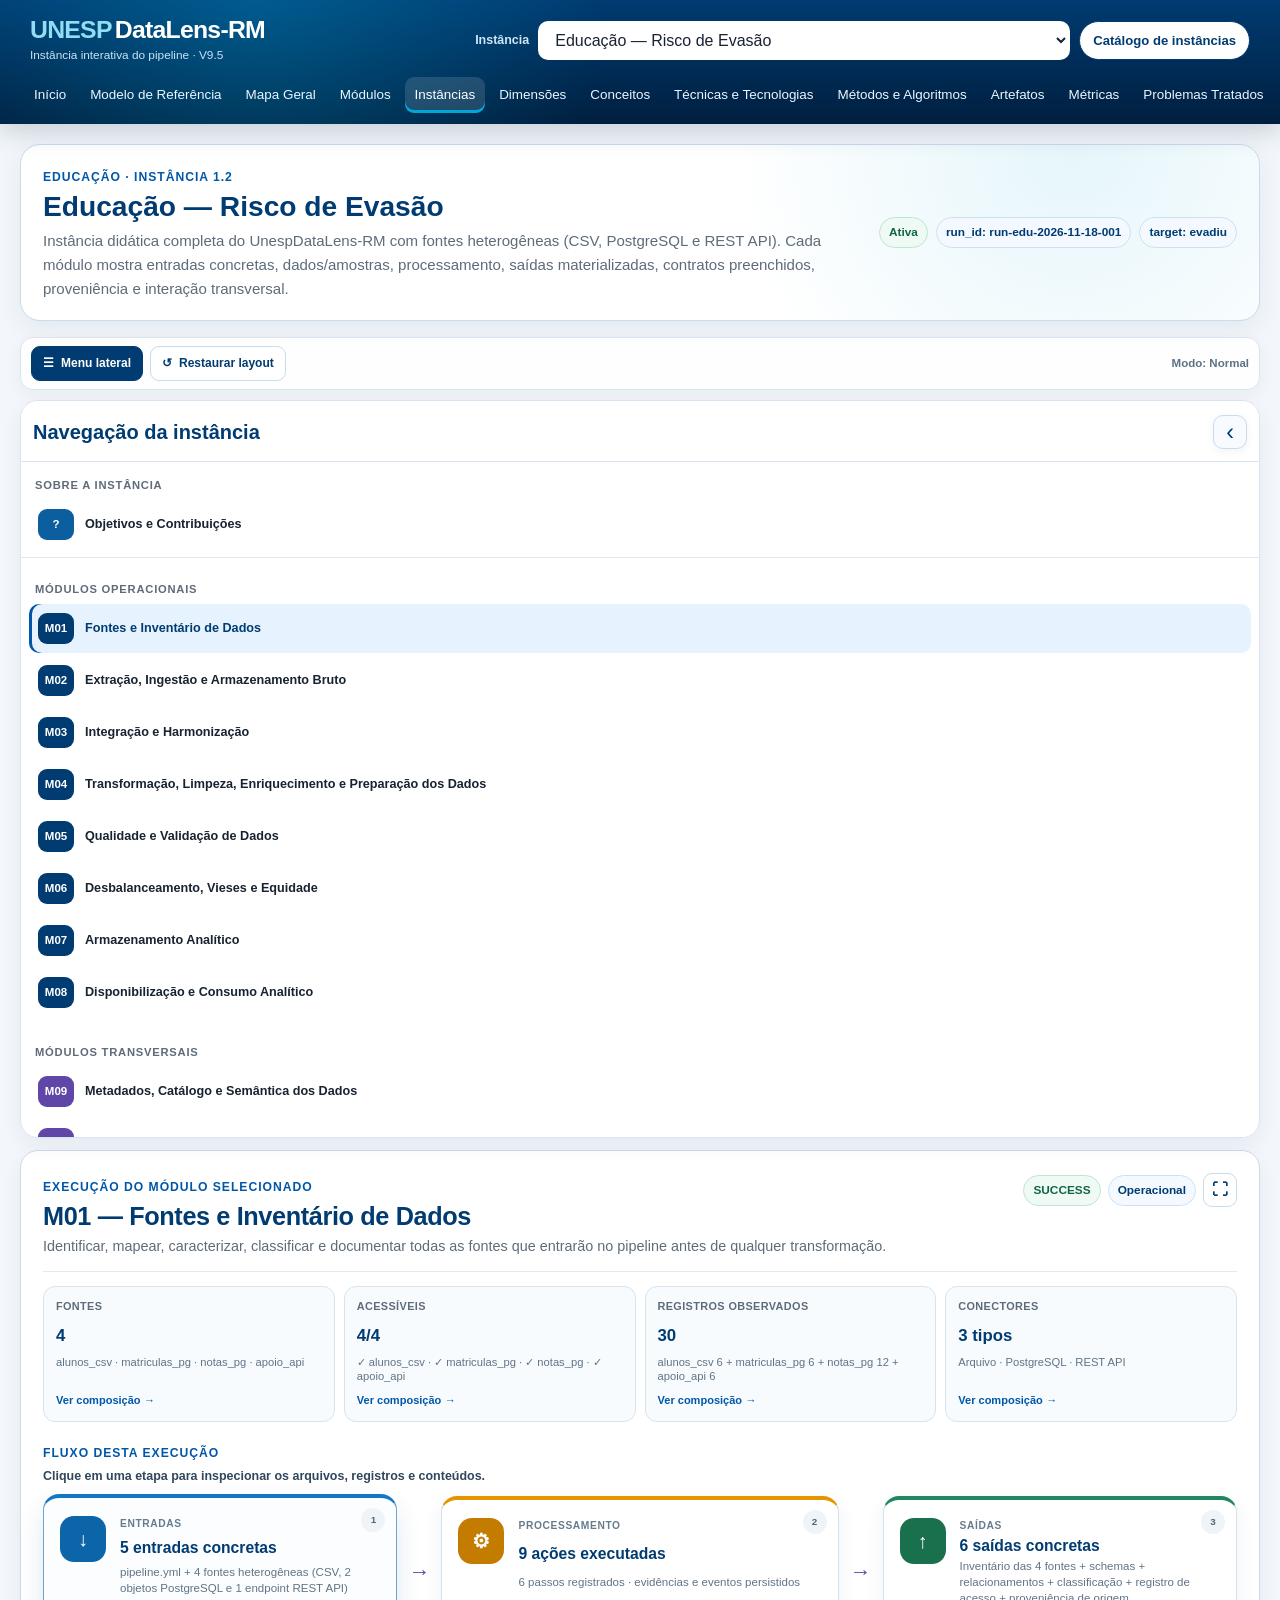
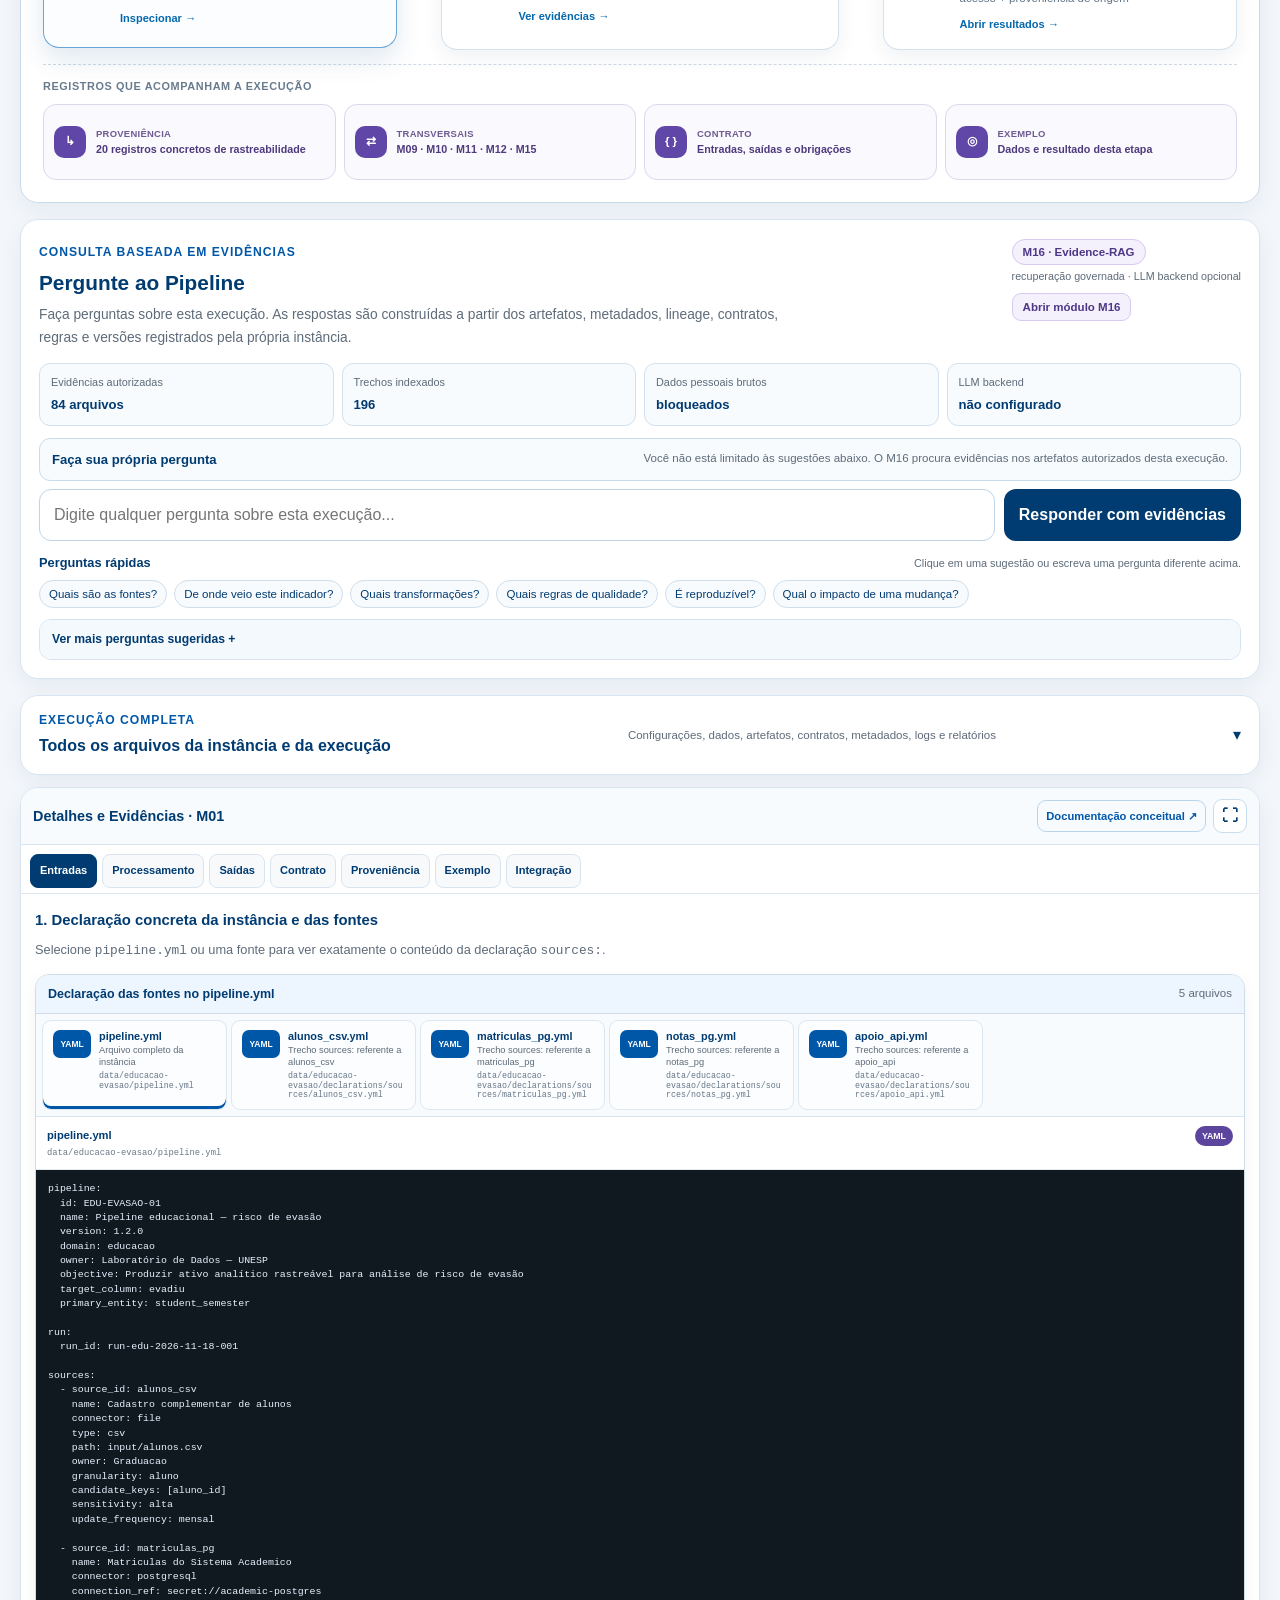
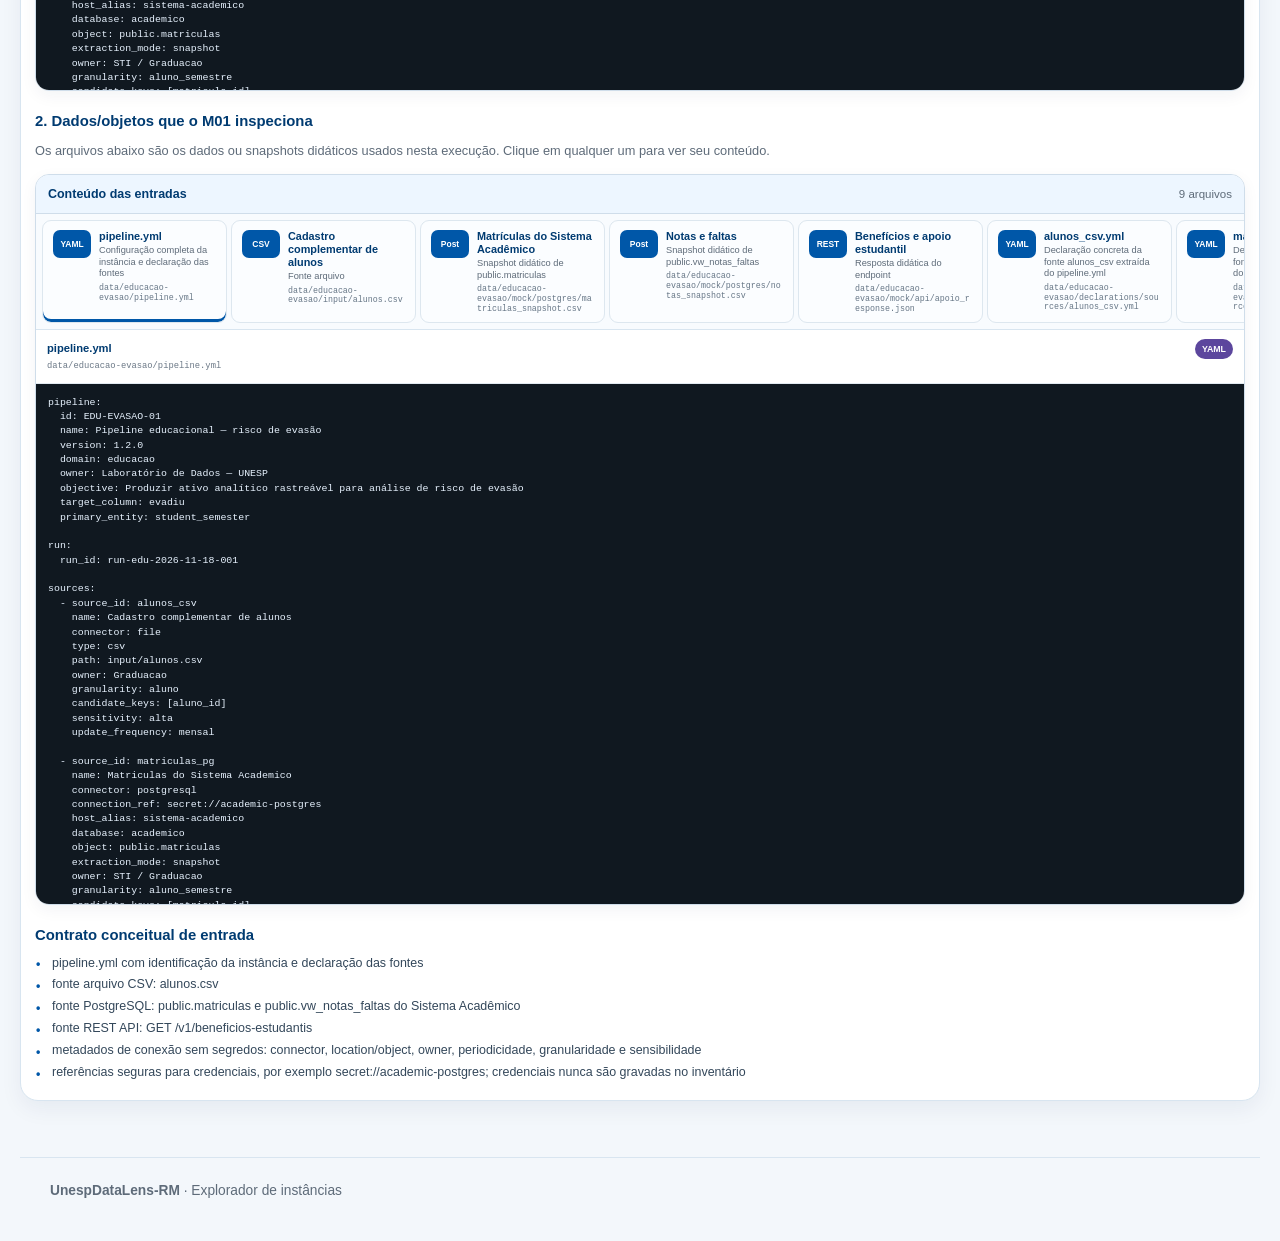
==== commit 2c963554: "Simplifica navegação lateral da instância V9.5" ====
--- a/instancias/explorar.html
+++ b/instancias/explorar.html
@@ -14,7 +14,7 @@
 <div class="app">
   <header class="site-header">
     <div class="header-main">
-      <a class="brand" href="https://ronaldocmc.github.io/UnespDataLens-RM/"><span>UNESP</span>DataLens-RM<small>Instância interativa do pipeline · V9.4</small></a>
+      <a class="brand" href="https://ronaldocmc.github.io/UnespDataLens-RM/"><span>UNESP</span>DataLens-RM<small>Instância interativa do pipeline · V9.5</small></a>
       <div class="instance-header-actions">
         <label for="instance-select">Instância</label>
         <select id="instance-select" aria-label="Selecionar instância"></select>
@@ -45,7 +45,7 @@
 
     <div class="layout-toolbar" role="toolbar" aria-label="Controles do layout">
       <div class="layout-toolbar-left">
-        <button type="button" class="layout-button" id="modules-toggle" aria-pressed="false" title="Ocultar ou mostrar a navegação desta instância">☰ <span>Navegação</span></button>
+        <button type="button" class="layout-button" id="modules-toggle" aria-pressed="false" title="Ocultar ou mostrar o menu lateral">☰ <span>Menu lateral</span></button>
         <button type="button" class="layout-button" id="restore-layout" title="Restaurar as três áreas da interface">↺ <span>Restaurar layout</span></button>
       </div>
       <div class="layout-mode-indicator" id="layout-mode-indicator" aria-live="polite">Modo: Normal</div>
@@ -56,15 +56,13 @@
         <div class="sidebar-title">
           <div class="sidebar-title-row">
             <div class="sidebar-title-copy">
-              <span class="eyebrow">Explorador</span>
-              <h2>Nesta instância</h2>
+              <h2>Navegação da instância</h2>
             </div>
-            <button type="button" class="sidebar-toggle" id="sidebar-toggle" aria-expanded="true" aria-controls="module-list" title="Recolher navegação da instância">
+            <button type="button" class="sidebar-toggle" id="sidebar-toggle" aria-expanded="true" aria-controls="module-list" title="Ocultar menu lateral">
               <span class="sidebar-toggle-icon" aria-hidden="true">‹</span>
-              <span class="sr-only">Recolher navegação da instância</span>
+              <span class="sr-only">Ocultar menu lateral</span>
             </button>
           </div>
-          <p>Acesse objetivos e contribuições ou inspecione os módulos desta execução.</p>
         </div>
         <div id="module-list"></div>
       </aside>
